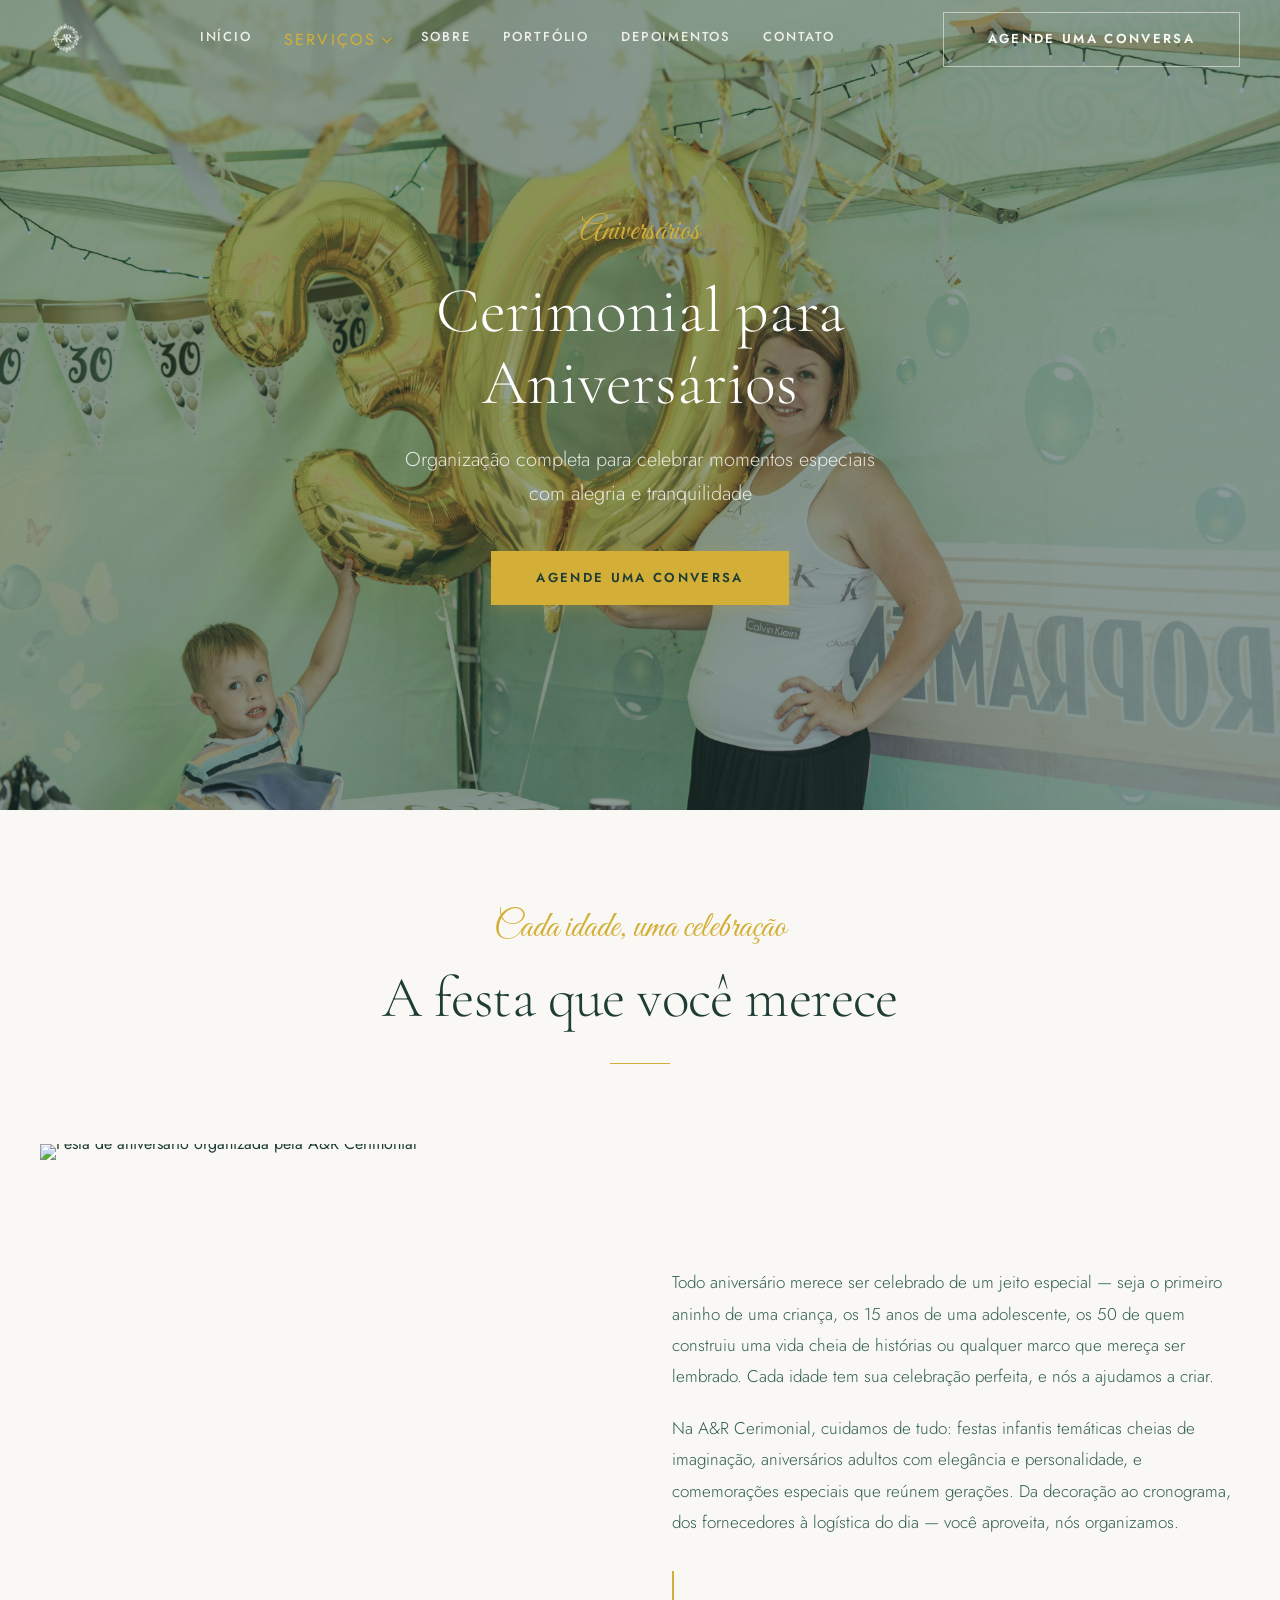
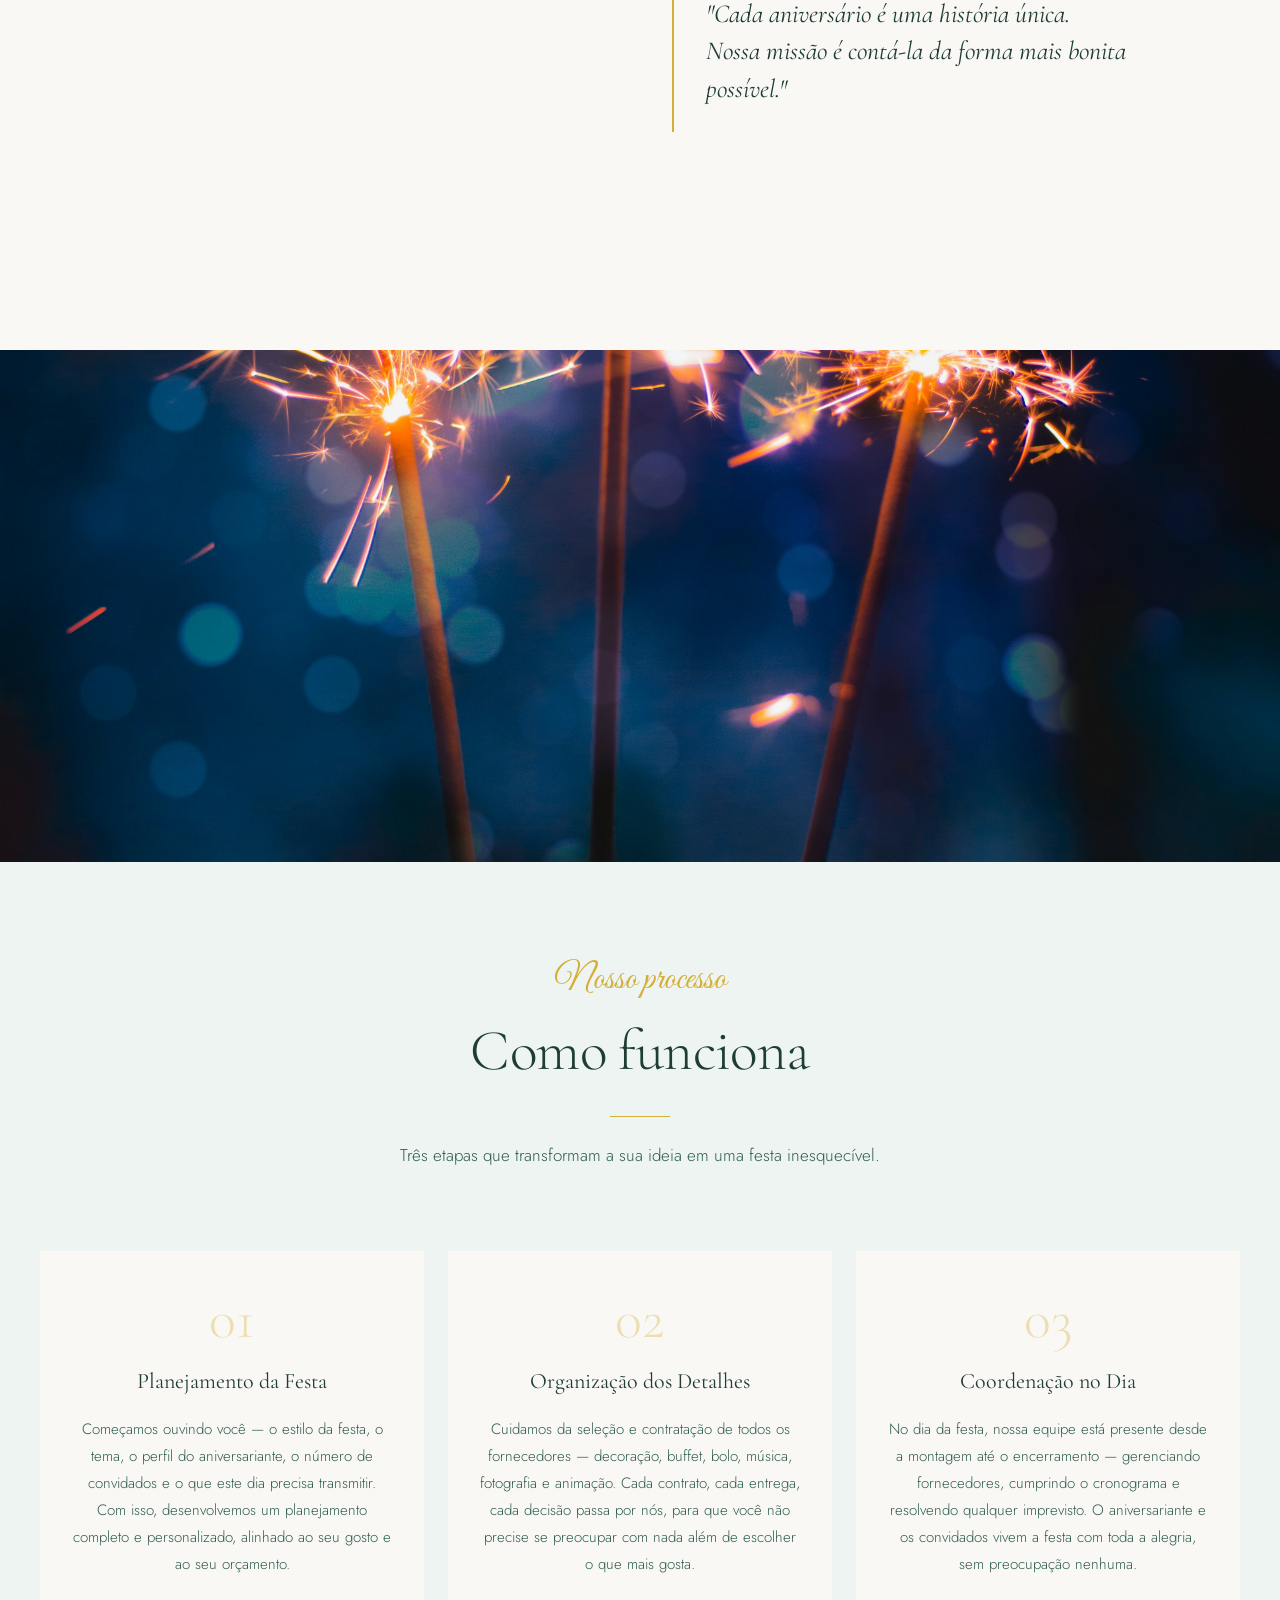
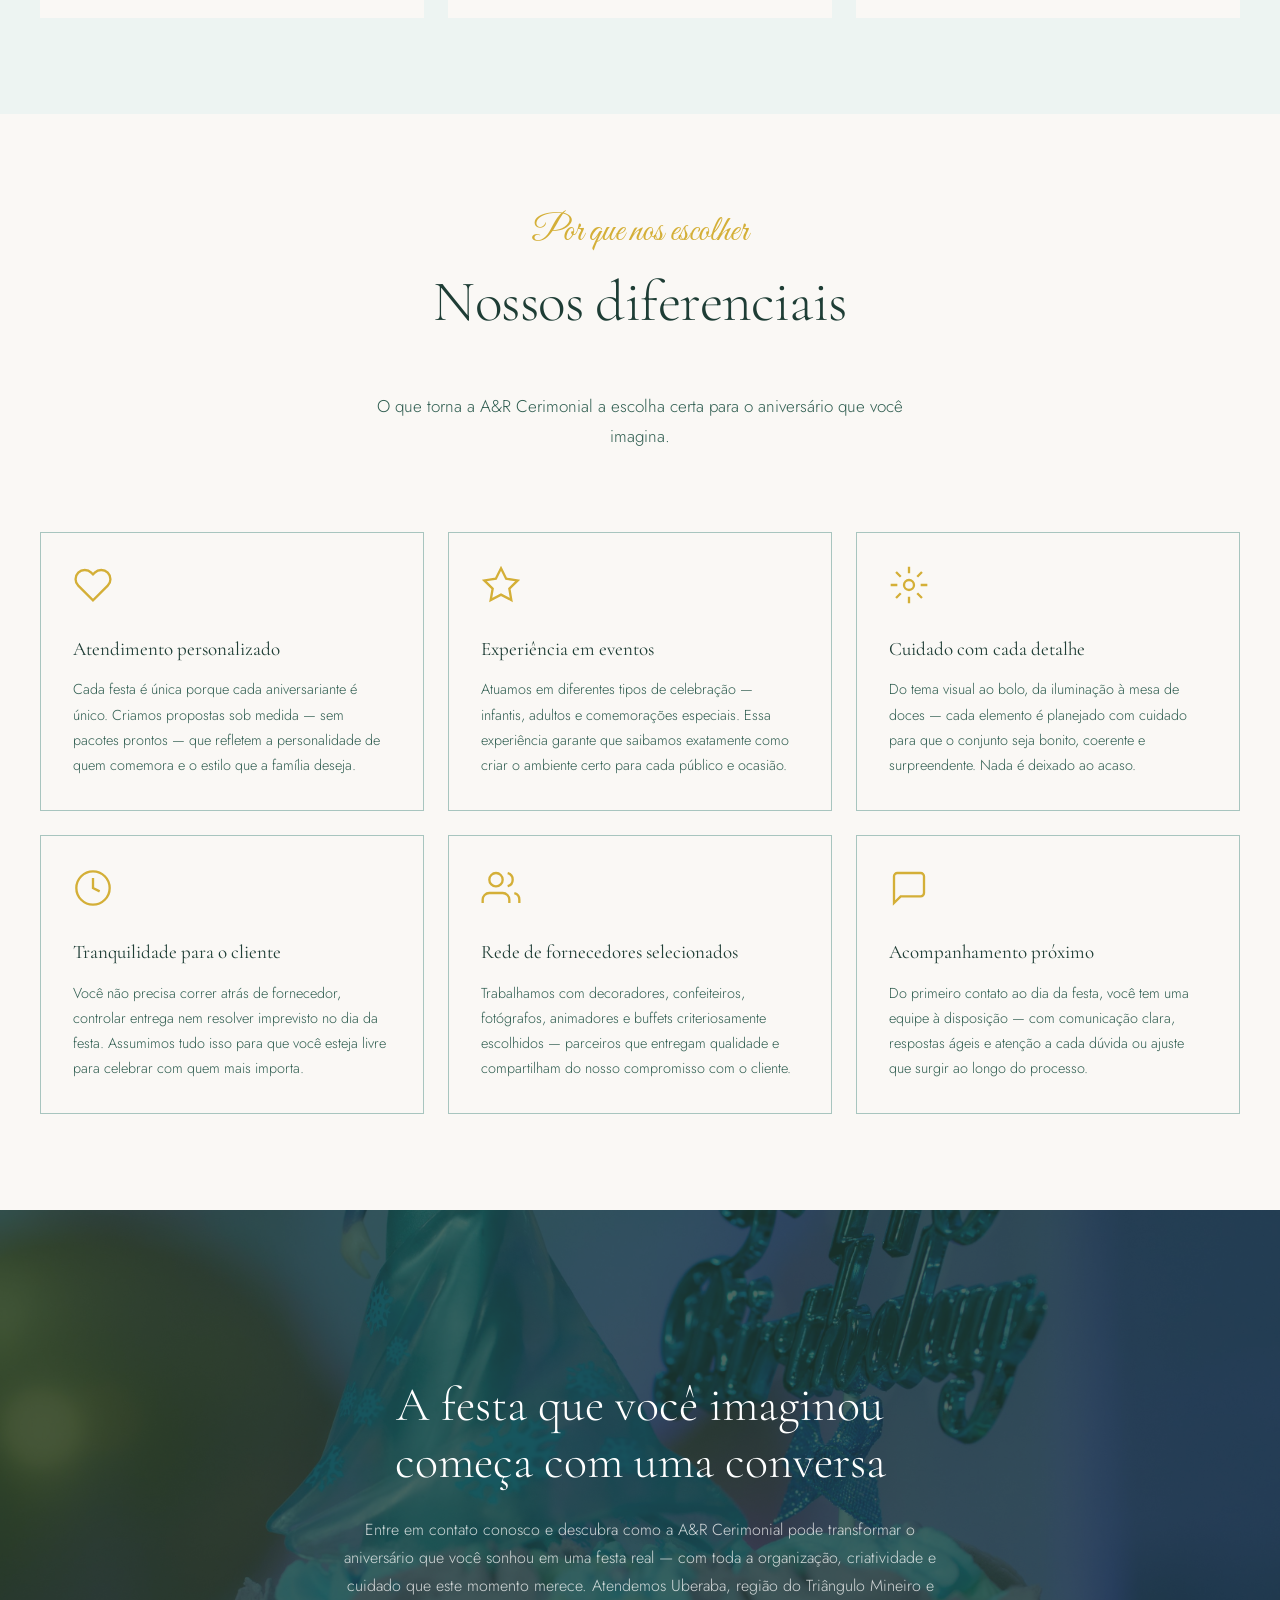
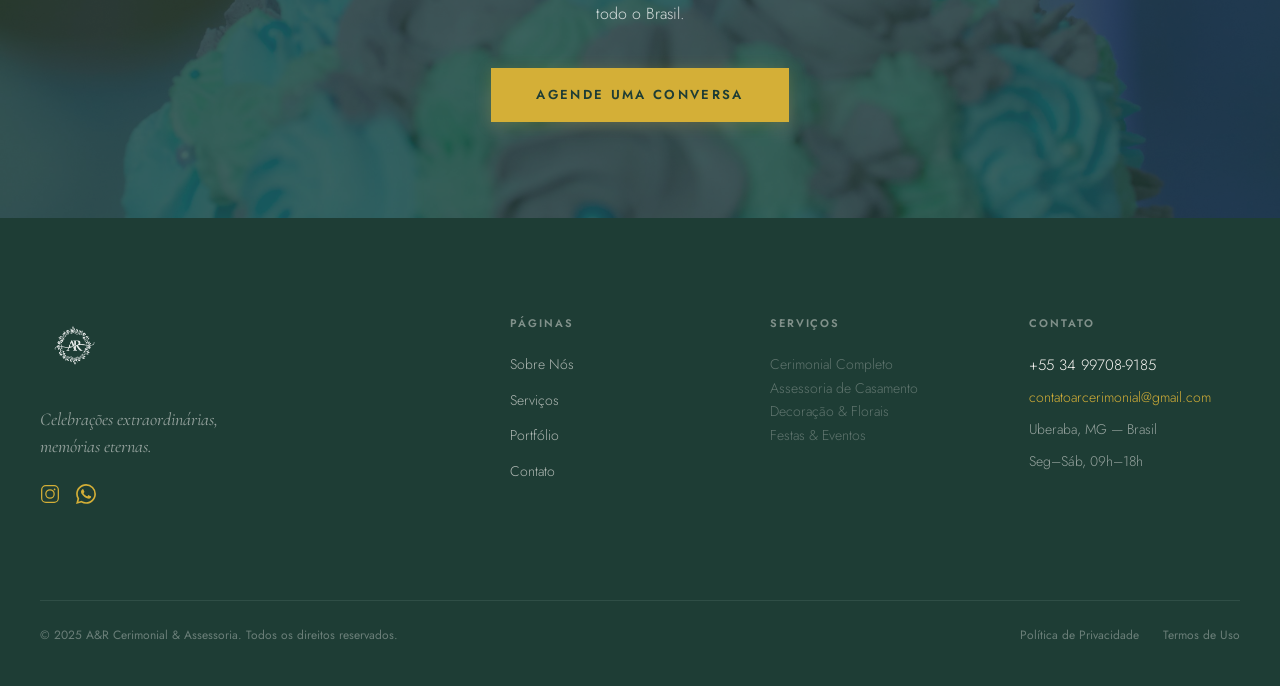
==== site/aniversarios.html @ 7a9e6248 "Novas abas de serviço" ====
<!doctype html>
<html lang="pt-BR">
  <head>
    <meta charset="UTF-8" />
    <meta name="viewport" content="width=device-width, initial-scale=1.0" />
    <meta
      name="description"
      content="Cerimonial completo para Aniversários. A&R Cerimonial organiza festas infantis, adultos e comemorações especiais com criatividade, cuidado e total tranquilidade para o aniversariante."
    />
    <title>Aniversários — A&amp;R Cerimonial &amp; Assessoria</title>

    <link rel="preconnect" href="https://fonts.googleapis.com" />
    <link rel="preconnect" href="https://fonts.gstatic.com" crossorigin />
    <link
      href="https://fonts.googleapis.com/css2?family=Cormorant+Garamond:ital,wght@0,300;0,400;0,500;1,300;1,400&family=Jost:wght@300;400;500;600&family=Great+Vibes&display=swap"
      rel="stylesheet"
    />

    <link rel="stylesheet" href="style.css" />
    <style>
      /* ── Hero ── */
      .anv-hero {
        position: relative;
        min-height: 90vh;
        display: flex;
        align-items: center;
        justify-content: center;
        overflow: hidden;
        background-color: var(--color-brand-primary);
      }
      .anv-hero__bg {
        position: absolute;
        inset: 0;
        background-image: url('img%20aniversarios/aniversario1.jpg');
        background-size: cover;
        background-position: center;
        opacity: .52;
      }
      .anv-hero__content {
        position: relative;
        z-index: 1;
        text-align: center;
        padding: var(--sp-10) var(--sp-6);
        max-width: 780px;
        margin: 0 auto;
      }
      .anv-hero__kicker {
        display: inline-block;
        font-family: var(--font-script);
        font-size: clamp(1.5rem, 3vw, 2rem);
        color: var(--color-brand-secondary);
        margin-bottom: var(--sp-4);
        opacity: 0;
        transform: translateY(12px);
        animation: anvFadeUp 0.7s 0.2s ease forwards;
      }
      .anv-hero__title {
        font-family: var(--font-serif);
        font-size: clamp(2.25rem, 5.5vw, 4rem);
        font-weight: 300;
        line-height: 1.12;
        color: #fff;
        margin-bottom: var(--sp-6);
        opacity: 0;
        transform: translateY(16px);
        animation: anvFadeUp 0.75s 0.4s ease forwards;
      }
      .anv-hero__subtitle {
        font-family: var(--font-sans);
        font-size: clamp(1rem, 2vw, 1.25rem);
        font-weight: 300;
        color: rgba(255,255,255,.82);
        line-height: 1.7;
        margin-bottom: var(--sp-10);
        opacity: 0;
        transform: translateY(16px);
        animation: anvFadeUp 0.75s 0.6s ease forwards;
      }
      .anv-hero__cta {
        opacity: 0;
        transform: translateY(16px);
        animation: anvFadeUp 0.75s 0.8s ease forwards;
      }
      @keyframes anvFadeUp {
        to { opacity: 1; transform: translateY(0); }
      }
      @media (prefers-reduced-motion: reduce) {
        .anv-hero__kicker,
        .anv-hero__title,
        .anv-hero__subtitle,
        .anv-hero__cta { animation: none; opacity: 1; transform: none; }
      }

      /* ── Descrição ── */
      .anv-desc {
        background: var(--color-surface-base);
        padding: var(--sp-24) 0;
      }
      .anv-desc__inner {
        display: grid;
        grid-template-columns: 1fr;
        gap: var(--sp-12);
        align-items: center;
      }
      @media (min-width: 900px) {
        .anv-desc__inner { grid-template-columns: 1fr 1fr; gap: var(--sp-16); }
      }
      .anv-desc__img {
        overflow: hidden;
        line-height: 0;
      }
      .anv-desc__img img {
        width: 100%;
        aspect-ratio: 4 / 5;
        object-fit: cover;
        display: block;
      }
      .anv-desc__copy { }
      .anv-desc__text {
        font-family: var(--font-sans);
        font-size: 1.0625rem;
        font-weight: 300;
        line-height: 1.85;
        color: var(--color-text-secondary);
      }
      .anv-desc__text + .anv-desc__text { margin-top: var(--sp-5); }
      .anv-desc__highlight {
        font-family: var(--font-serif);
        font-size: clamp(1.25rem, 2.2vw, 1.625rem);
        font-weight: 400;
        font-style: italic;
        color: var(--color-text-primary);
        line-height: 1.45;
        margin-top: var(--sp-8);
        padding: var(--sp-6) var(--sp-8);
        border-left: 2px solid var(--color-brand-secondary);
      }

      /* ── Faixa editorial ── */
      .anv-strip {
        height: clamp(280px, 40vw, 520px);
        overflow: hidden;
        line-height: 0;
      }
      .anv-strip img {
        width: 100%;
        height: 100%;
        object-fit: cover;
        object-position: center;
        display: block;
      }

      /* ── Como Funciona ── */
      .anv-steps {
        background: var(--color-surface-muted);
        padding: var(--sp-24) 0;
      }
      .anv-steps__grid {
        display: grid;
        grid-template-columns: 1fr;
        gap: var(--sp-8);
        margin-top: var(--sp-14);
      }
      @media (min-width: 768px) {
        .anv-steps__grid { grid-template-columns: repeat(3, 1fr); gap: var(--sp-6); }
      }
      .anv-step {
        background: var(--color-surface-base);
        padding: var(--sp-10) var(--sp-8);
        text-align: center;
        position: relative;
      }
      .anv-step__number {
        font-family: var(--font-serif);
        font-size: 3.5rem;
        font-weight: 300;
        color: var(--color-brand-secondary);
        opacity: .35;
        line-height: 1;
        margin-bottom: var(--sp-4);
        display: block;
      }
      .anv-step__title {
        font-family: var(--font-serif);
        font-size: 1.375rem;
        font-weight: 400;
        color: var(--color-text-primary);
        margin-bottom: var(--sp-4);
      }
      .anv-step__text {
        font-family: var(--font-sans);
        font-size: .9375rem;
        font-weight: 300;
        line-height: 1.8;
        color: var(--color-text-secondary);
      }
      @media (min-width: 768px) {
        .anv-step:not(:last-child)::after {
          content: '';
          position: absolute;
          top: var(--sp-10);
          right: -1px;
          width: 1px;
          height: 60px;
          background: var(--color-border);
        }
      }

      /* ── Diferenciais ── */
      .anv-diff {
        background: var(--color-surface-base);
        padding: var(--sp-24) 0;
      }
      .anv-diff__grid {
        display: grid;
        grid-template-columns: 1fr;
        gap: var(--sp-6);
        margin-top: var(--sp-14);
      }
      @media (min-width: 600px) {
        .anv-diff__grid { grid-template-columns: repeat(2, 1fr); }
      }
      @media (min-width: 1024px) {
        .anv-diff__grid { grid-template-columns: repeat(3, 1fr); }
      }
      .anv-diff__card {
        border: var(--border-accent);
        padding: var(--sp-8);
        transition: box-shadow 250ms;
      }
      .anv-diff__card:hover { box-shadow: 0 8px 32px rgba(30,61,53,.08); }
      .anv-diff__icon {
        width: 40px;
        height: 40px;
        margin-bottom: var(--sp-5);
        color: var(--color-brand-secondary);
      }
      .anv-diff__title {
        font-family: var(--font-serif);
        font-size: 1.1875rem;
        font-weight: 400;
        color: var(--color-text-primary);
        margin-bottom: var(--sp-3);
      }
      .anv-diff__text {
        font-family: var(--font-sans);
        font-size: .9rem;
        font-weight: 300;
        line-height: 1.75;
        color: var(--color-text-secondary);
      }

      /* ── CTA Final ── */
      .anv-cta {
        position: relative;
        overflow: hidden;
        padding: var(--sp-24) 0;
        background-color: var(--color-brand-primary);
        text-align: center;
      }
      .anv-cta__bg {
        position: absolute;
        inset: 0;
        background-image: url('img%20aniversarios/aniversario4.jpg');
        background-size: cover;
        background-position: center;
        opacity: .22;
      }
      .anv-cta__inner {
        position: relative;
        z-index: 1;
        max-width: 640px;
        margin: 0 auto;
        padding: 0 var(--sp-6);
      }
      .anv-cta__script {
        font-family: var(--font-script);
        font-size: clamp(1.5rem, 3vw, 2rem);
        color: var(--color-brand-secondary);
        display: block;
        margin-bottom: var(--sp-4);
      }
      .anv-cta__title {
        font-family: var(--font-serif);
        font-size: clamp(2rem, 4.5vw, 3rem);
        font-weight: 300;
        color: #fff;
        line-height: 1.2;
        margin-bottom: var(--sp-6);
      }
      .anv-cta__text {
        font-family: var(--font-sans);
        font-size: 1rem;
        font-weight: 300;
        color: rgba(255,255,255,.78);
        line-height: 1.75;
        margin-bottom: var(--sp-10);
      }

      /* ── Dropdown de Serviços ── */
      .nav__item { position: relative; }
      .nav__link--has-dropdown {
        display: inline-flex;
        align-items: center;
        gap: 5px;
        background: none;
        border: none;
        cursor: pointer;
        font: inherit;
        padding: 0;
      }
      .nav__chevron {
        display: inline-block;
        width: 7px;
        height: 7px;
        border-right: 1.5px solid currentColor;
        border-bottom: 1.5px solid currentColor;
        transform: rotate(45deg) translateY(-2px);
        transition: transform 220ms;
        flex-shrink: 0;
      }
      .nav__item[aria-expanded="true"] .nav__chevron {
        transform: rotate(-135deg) translateY(2px);
      }
      .nav__dropdown {
        position: absolute;
        top: calc(100% + 20px);
        left: 50%;
        transform: translateX(-50%) translateY(8px);
        background: var(--color-brand-primary);
        min-width: 230px;
        padding: var(--sp-2) 0;
        opacity: 0;
        visibility: hidden;
        transition: opacity 200ms, transform 200ms, visibility 200ms;
        z-index: 300;
        box-shadow: 0 16px 48px rgba(0,0,0,.25);
        pointer-events: none;
      }
      .nav__dropdown::before {
        content: '';
        position: absolute;
        top: -20px;
        left: 0;
        right: 0;
        height: 20px;
      }
      .nav__item:hover .nav__dropdown,
      .nav__item:focus-within .nav__dropdown,
      .nav__item[aria-expanded="true"] .nav__dropdown {
        opacity: 1;
        visibility: visible;
        transform: translateX(-50%) translateY(0);
        pointer-events: auto;
      }
      .nav__dropdown-link {
        display: block;
        padding: var(--sp-3) var(--sp-6);
        font-family: var(--font-sans);
        font-size: .875rem;
        font-weight: 400;
        letter-spacing: .02em;
        color: rgba(255,255,255,.78);
        text-decoration: none;
        white-space: nowrap;
        transition: color 150ms, background 150ms;
      }
      .nav__dropdown-link:hover {
        color: var(--color-brand-secondary);
        background: rgba(255,255,255,.05);
      }
      .nav__dropdown-link--active {
        color: var(--color-brand-secondary);
        font-weight: 500;
      }
      .nav__link--active {
        color: var(--color-brand-secondary) !important;
        opacity: 1 !important;
      }

      /* ── Mobile menu — Serviços expandido ── */
      .mobile-menu__section-label {
        display: block;
        font-family: var(--font-sans);
        font-size: .6875rem;
        font-weight: 600;
        letter-spacing: .16em;
        text-transform: uppercase;
        color: var(--color-brand-secondary);
        margin-top: var(--sp-6);
        margin-bottom: var(--sp-2);
        opacity: .85;
      }
      .mobile-menu__link--sub {
        padding-left: var(--sp-5);
        font-size: .9375rem;
        opacity: .75;
      }
      .mobile-menu__link--active {
        color: var(--color-brand-secondary) !important;
        opacity: 1 !important;
      }
      .mobile-menu__rule {
        border: none;
        border-top: 1px solid rgba(255,255,255,.1);
        margin: var(--sp-4) 0 var(--sp-2);
      }
    </style>
  </head>
  <body>
    <a href="#main-content" class="skip-link">Ir para o conteúdo principal</a>

    <!-- Navegação -->
    <header class="nav" id="site-nav" role="banner" data-scrolled="true">
      <div class="nav__container">
        <a href="index.html" aria-label="A&amp;R Cerimonial — voltar ao início">
          <img
            src="img/logo.png"
            alt="A&amp;R Cerimonial"
            class="nav__logo-img"
            height="52"
            loading="eager"
          />
        </a>

        <nav class="nav__links" aria-label="Navegação principal">
          <a href="index.html" class="nav__link">Início</a>

          <div class="nav__item" aria-expanded="false">
            <a
              href="index.html#servicos"
              class="nav__link nav__link--active nav__link--has-dropdown"
              aria-haspopup="menu"
              id="nav-services-trigger"
            >Serviços <span class="nav__chevron" aria-hidden="true"></span></a>

            <div class="nav__dropdown" role="menu" aria-labelledby="nav-services-trigger">
              <a href="index.html#servicos"       class="nav__dropdown-link" role="menuitem">Casamentos</a>
              <a href="cha-de-bebe.html"         class="nav__dropdown-link" role="menuitem">Chá de Bebê</a>
              <a href="cha-revelacao.html"        class="nav__dropdown-link" role="menuitem">Chá Revelação</a>
              <a href="batizados.html"            class="nav__dropdown-link" role="menuitem">Batizados</a>
              <a href="bodas.html"                class="nav__dropdown-link" role="menuitem">Bodas</a>
              <a href="aniversarios.html"         class="nav__dropdown-link nav__dropdown-link--active" role="menuitem" aria-current="page">Aniversários</a>
              <a href="eventos-corporativos.html" class="nav__dropdown-link" role="menuitem">Eventos Corporativos</a>
              <a href="leiloes.html"              class="nav__dropdown-link" role="menuitem">Leilões</a>
              <a href="feiras-e-exposicoes.html"  class="nav__dropdown-link" role="menuitem">Feiras e Exposições</a>
            </div>
          </div>

          <a href="index.html#sobre"       class="nav__link">Sobre</a>
          <a href="index.html#portfolio"   class="nav__link">Portfólio</a>
          <a href="index.html#depoimentos" class="nav__link">Depoimentos</a>
          <a href="index.html#contato"     class="nav__link">Contato</a>
        </nav>

        <a
          href="https://wa.me/5534997089185?text=Ol%C3%A1!%20Vim%20pelo%20site%20e%20gostaria%20de%20saber%20mais%20sobre%20o%20cerimonial%20para%20Anivers%C3%A1rios."
          class="btn btn--ghost-dark nav__cta"
          target="_blank"
          rel="noopener noreferrer"
          >Agende uma Conversa</a
        >

        <button
          class="nav__hamburger"
          aria-label="Abrir menu de navegação"
          aria-expanded="false"
          aria-controls="mobile-menu"
        >
          <span class="nav__hamburger-line"></span>
          <span class="nav__hamburger-line"></span>
          <span class="nav__hamburger-line"></span>
        </button>
      </div>
    </header>

    <!-- Menu Mobile -->
    <div
      class="mobile-menu"
      id="mobile-menu"
      aria-hidden="true"
      role="dialog"
      aria-modal="true"
      aria-label="Menu de navegação"
    >
      <button class="mobile-menu__close" aria-label="Fechar menu">&#x2715;</button>
      <nav class="mobile-menu__nav" aria-label="Menu mobile">
        <a href="index.html" class="mobile-menu__link">Início</a>

        <span class="mobile-menu__section-label">Serviços</span>
        <a href="index.html#servicos"       class="mobile-menu__link mobile-menu__link--sub">Casamentos</a>
        <a href="cha-de-bebe.html"         class="mobile-menu__link mobile-menu__link--sub">Chá de Bebê</a>
        <a href="cha-revelacao.html"        class="mobile-menu__link mobile-menu__link--sub">Chá Revelação</a>
        <a href="batizados.html"            class="mobile-menu__link mobile-menu__link--sub">Batizados</a>
        <a href="bodas.html"               class="mobile-menu__link mobile-menu__link--sub">Bodas</a>
        <a href="aniversarios.html"        class="mobile-menu__link mobile-menu__link--sub mobile-menu__link--active">Aniversários</a>
        <a href="eventos-corporativos.html" class="mobile-menu__link mobile-menu__link--sub">Eventos Corporativos</a>
        <a href="leiloes.html"             class="mobile-menu__link mobile-menu__link--sub">Leilões</a>
        <a href="feiras-e-exposicoes.html"  class="mobile-menu__link mobile-menu__link--sub">Feiras e Exposições</a>

        <hr class="mobile-menu__rule" aria-hidden="true" />
        <a href="index.html#sobre"       class="mobile-menu__link">Sobre</a>
        <a href="index.html#portfolio"   class="mobile-menu__link">Portfólio</a>
        <a href="index.html#depoimentos" class="mobile-menu__link">Depoimentos</a>
        <a href="index.html#contato"     class="mobile-menu__link">Contato</a>
      </nav>
      <a
        href="https://wa.me/5534997089185?text=Ol%C3%A1!%20Vim%20pelo%20site%20e%20gostaria%20de%20saber%20mais%20sobre%20o%20cerimonial%20para%20Anivers%C3%A1rios."
        class="btn btn--gold mobile-menu__cta"
        target="_blank"
        rel="noopener noreferrer"
        >Agende uma Conversa</a
      >
    </div>

    <main id="main-content">

      <!-- ── 1. HERO ── -->
      <section class="anv-hero" aria-labelledby="anv-hero-title">
        <div class="anv-hero__bg" aria-hidden="true"></div>
        <div class="anv-hero__content">
          <span class="anv-hero__kicker">Aniversários</span>
          <h1 class="anv-hero__title" id="anv-hero-title">
            Cerimonial para<br />Aniversários
          </h1>
          <p class="anv-hero__subtitle">
            Organização completa para celebrar momentos especiais<br />com alegria e tranquilidade
          </p>
          <div class="anv-hero__cta">
            <a
              href="https://wa.me/5534997089185?text=Ol%C3%A1!%20Vim%20pelo%20site%20e%20gostaria%20de%20saber%20mais%20sobre%20o%20cerimonial%20para%20Anivers%C3%A1rios."
              class="btn btn--gold"
              target="_blank"
              rel="noopener noreferrer"
              >Agende uma Conversa</a
            >
          </div>
        </div>
      </section>

      <!-- ── 2. DESCRIÇÃO ── -->
      <section class="anv-desc" aria-labelledby="anv-desc-title">
        <div class="container">
          <div class="section-intro reveal">
            <span class="script-label">Cada idade, uma celebração</span>
            <h2 class="display-lg" id="anv-desc-title">A festa que você merece</h2>
            <div class="gold-divider gold-divider--center" aria-hidden="true"></div>
          </div>

          <div class="anv-desc__inner reveal">
            <div class="anv-desc__img">
              <img
                src="img%20aniversarios/aniversario2.jpg"
                alt="Festa de aniversário organizada pela A&amp;R Cerimonial"
                loading="lazy"
              />
            </div>
            <div class="anv-desc__copy">
              <p class="anv-desc__text">
                Todo aniversário merece ser celebrado de um jeito especial — seja
                o primeiro aninho de uma criança, os 15 anos de uma adolescente,
                os 50 de quem construiu uma vida cheia de histórias ou qualquer
                marco que mereça ser lembrado. Cada idade tem sua celebração
                perfeita, e nós a ajudamos a criar.
              </p>
              <p class="anv-desc__text">
                Na A&amp;R Cerimonial, cuidamos de tudo: festas infantis temáticas
                cheias de imaginação, aniversários adultos com elegância e
                personalidade, e comemorações especiais que reúnem gerações.
                Da decoração ao cronograma, dos fornecedores à logística do dia —
                você aproveita, nós organizamos.
              </p>
              <blockquote class="anv-desc__highlight">
                "Cada aniversário é uma história única.<br />Nossa missão é contá-la da forma mais bonita possível."
              </blockquote>
            </div>
          </div>
        </div>
      </section>

      <!-- ── Faixa editorial ── -->
      <div class="anv-strip" role="img" aria-label="Decoração de festa de aniversário">
        <img
          src="img%20aniversarios/aniversario3.jpg"
          alt="Detalhes da decoração de aniversário"
          loading="lazy"
        />
      </div>

      <!-- ── 3. COMO FUNCIONA ── -->
      <section class="anv-steps" aria-labelledby="anv-steps-title">
        <div class="container">
          <div class="section-intro reveal">
            <span class="script-label">Nosso processo</span>
            <h2 class="display-lg" id="anv-steps-title">Como funciona</h2>
            <div class="gold-divider gold-divider--center" aria-hidden="true"></div>
            <p class="section-intro__subtitle">
              Três etapas que transformam a sua ideia em uma festa inesquecível.
            </p>
          </div>

          <div class="anv-steps__grid">

            <article class="anv-step reveal">
              <span class="anv-step__number" aria-hidden="true">01</span>
              <h3 class="anv-step__title">Planejamento da Festa</h3>
              <p class="anv-step__text">
                Começamos ouvindo você — o estilo da festa, o tema, o perfil do
                aniversariante, o número de convidados e o que este dia precisa
                transmitir. Com isso, desenvolvemos um planejamento completo e
                personalizado, alinhado ao seu gosto e ao seu orçamento.
              </p>
            </article>

            <article class="anv-step reveal">
              <span class="anv-step__number" aria-hidden="true">02</span>
              <h3 class="anv-step__title">Organização dos Detalhes</h3>
              <p class="anv-step__text">
                Cuidamos da seleção e contratação de todos os fornecedores —
                decoração, buffet, bolo, música, fotografia e animação. Cada
                contrato, cada entrega, cada decisão passa por nós, para que
                você não precise se preocupar com nada além de escolher o que
                mais gosta.
              </p>
            </article>

            <article class="anv-step reveal">
              <span class="anv-step__number" aria-hidden="true">03</span>
              <h3 class="anv-step__title">Coordenação no Dia</h3>
              <p class="anv-step__text">
                No dia da festa, nossa equipe está presente desde a montagem até
                o encerramento — gerenciando fornecedores, cumprindo o cronograma
                e resolvendo qualquer imprevisto. O aniversariante e os convidados
                vivem a festa com toda a alegria, sem preocupação nenhuma.
              </p>
            </article>

          </div>
        </div>
      </section>

      <!-- ── 4. DIFERENCIAIS ── -->
      <section class="anv-diff" aria-labelledby="anv-diff-title">
        <div class="container">
          <div class="section-intro reveal">
            <span class="script-label">Por que nos escolher</span>
            <h2 class="display-lg" id="anv-diff-title">Nossos diferenciais</h2>
            <div class="gold-divider gold-divider--center" aria-hidden="true"></div>
            <p class="section-intro__subtitle">
              O que torna a A&amp;R Cerimonial a escolha certa para o aniversário que você imagina.
            </p>
          </div>

          <div class="anv-diff__grid">

            <article class="anv-diff__card reveal">
              <svg class="anv-diff__icon" viewBox="0 0 24 24" fill="none" stroke="currentColor" stroke-width="1.4" aria-hidden="true">
                <path d="M20.84 4.61a5.5 5.5 0 0 0-7.78 0L12 5.67l-1.06-1.06a5.5 5.5 0 0 0-7.78 7.78l1.06 1.06L12 21.23l7.78-7.78 1.06-1.06a5.5 5.5 0 0 0 0-7.78z"/>
              </svg>
              <h3 class="anv-diff__title">Atendimento personalizado</h3>
              <p class="anv-diff__text">
                Cada festa é única porque cada aniversariante é único. Criamos
                propostas sob medida — sem pacotes prontos — que refletem a
                personalidade de quem comemora e o estilo que a família deseja.
              </p>
            </article>

            <article class="anv-diff__card reveal">
              <svg class="anv-diff__icon" viewBox="0 0 24 24" fill="none" stroke="currentColor" stroke-width="1.4" aria-hidden="true">
                <polygon points="12 2 15.09 8.26 22 9.27 17 14.14 18.18 21.02 12 17.77 5.82 21.02 7 14.14 2 9.27 8.91 8.26 12 2"/>
              </svg>
              <h3 class="anv-diff__title">Experiência em eventos</h3>
              <p class="anv-diff__text">
                Atuamos em diferentes tipos de celebração — infantis, adultos e
                comemorações especiais. Essa experiência garante que saibamos
                exatamente como criar o ambiente certo para cada público e ocasião.
              </p>
            </article>

            <article class="anv-diff__card reveal">
              <svg class="anv-diff__icon" viewBox="0 0 24 24" fill="none" stroke="currentColor" stroke-width="1.4" aria-hidden="true">
                <circle cx="12" cy="12" r="3"/>
                <path d="M12 1v4M12 19v4M4.22 4.22l2.83 2.83M16.95 16.95l2.83 2.83M1 12h4M19 12h4M4.22 19.78l2.83-2.83M16.95 7.05l2.83-2.83"/>
              </svg>
              <h3 class="anv-diff__title">Cuidado com cada detalhe</h3>
              <p class="anv-diff__text">
                Do tema visual ao bolo, da iluminação à mesa de doces — cada
                elemento é planejado com cuidado para que o conjunto seja bonito,
                coerente e surpreendente. Nada é deixado ao acaso.
              </p>
            </article>

            <article class="anv-diff__card reveal">
              <svg class="anv-diff__icon" viewBox="0 0 24 24" fill="none" stroke="currentColor" stroke-width="1.4" aria-hidden="true">
                <circle cx="12" cy="12" r="10"/>
                <polyline points="12 6 12 12 16 14"/>
              </svg>
              <h3 class="anv-diff__title">Tranquilidade para o cliente</h3>
              <p class="anv-diff__text">
                Você não precisa correr atrás de fornecedor, controlar entrega
                nem resolver imprevisto no dia da festa. Assumimos tudo isso para
                que você esteja livre para celebrar com quem mais importa.
              </p>
            </article>

            <article class="anv-diff__card reveal">
              <svg class="anv-diff__icon" viewBox="0 0 24 24" fill="none" stroke="currentColor" stroke-width="1.4" aria-hidden="true">
                <path d="M17 21v-2a4 4 0 0 0-4-4H5a4 4 0 0 0-4 4v2"/>
                <circle cx="9" cy="7" r="4"/>
                <path d="M23 21v-2a4 4 0 0 0-3-3.87"/>
                <path d="M16 3.13a4 4 0 0 1 0 7.75"/>
              </svg>
              <h3 class="anv-diff__title">Rede de fornecedores selecionados</h3>
              <p class="anv-diff__text">
                Trabalhamos com decoradores, confeiteiros, fotógrafos, animadores
                e buffets criteriosamente escolhidos — parceiros que entregam
                qualidade e compartilham do nosso compromisso com o cliente.
              </p>
            </article>

            <article class="anv-diff__card reveal">
              <svg class="anv-diff__icon" viewBox="0 0 24 24" fill="none" stroke="currentColor" stroke-width="1.4" aria-hidden="true">
                <path d="M21 15a2 2 0 0 1-2 2H7l-4 4V5a2 2 0 0 1 2-2h14a2 2 0 0 1 2 2z"/>
              </svg>
              <h3 class="anv-diff__title">Acompanhamento próximo</h3>
              <p class="anv-diff__text">
                Do primeiro contato ao dia da festa, você tem uma equipe à
                disposição — com comunicação clara, respostas ágeis e atenção
                a cada dúvida ou ajuste que surgir ao longo do processo.
              </p>
            </article>

          </div>
        </div>
      </section>

      <!-- ── 5. CALL TO ACTION ── -->
      <section class="anv-cta" aria-labelledby="anv-cta-title">
        <div class="anv-cta__bg" aria-hidden="true"></div>
        <div class="anv-cta__inner">
          <span class="anv-cta__script reveal">Vamos celebrar?</span>
          <h2 class="anv-cta__title reveal" id="anv-cta-title">
            A festa que você imaginou<br />começa com uma conversa
          </h2>
          <p class="anv-cta__text reveal">
            Entre em contato conosco e descubra como a A&amp;R Cerimonial pode
            transformar o aniversário que você sonhou em uma festa real —
            com toda a organização, criatividade e cuidado que este momento merece.
            Atendemos Uberaba, região do Triângulo Mineiro e todo o Brasil.
          </p>
          <a
            href="https://wa.me/5534997089185?text=Ol%C3%A1!%20Vim%20pelo%20site%20e%20gostaria%20de%20saber%20mais%20sobre%20o%20cerimonial%20para%20Anivers%C3%A1rios."
            class="btn btn--gold reveal"
            target="_blank"
            rel="noopener noreferrer"
            >Agende uma Conversa</a
          >
        </div>
      </section>

    </main>

    <!-- Rodapé -->
    <footer class="footer" role="contentinfo">
      <div class="container">
        <div class="footer__grid">

          <div class="footer__brand">
            <span class="footer__logo" aria-label="A&amp;R Cerimonial">
              <img
                src="img/logo.png"
                alt="A&amp;R Cerimonial"
                class="footer__logo-img"
                height="68"
                loading="lazy"
              />
            </span>
            <p class="footer__tagline">
              Celebrações extraordinárias,<br />memórias eternas.
            </p>
            <div class="footer__social" aria-label="Redes sociais">
              <a
                href="https://instagram.com/arcerimoniale_"
                class="footer__social-link"
                target="_blank"
                rel="noopener noreferrer"
                aria-label="Instagram @arcerimoniale_"
              >
                <svg width="20" height="20" viewBox="0 0 24 24" fill="none" aria-hidden="true">
                  <rect x="2" y="2" width="20" height="20" rx="5" stroke="currentColor" stroke-width="1.5"/>
                  <circle cx="12" cy="12" r="5" stroke="currentColor" stroke-width="1.5"/>
                  <circle cx="17.5" cy="6.5" r="1" fill="currentColor"/>
                </svg>
              </a>
              <a
                href="https://wa.me/5534997089185?text=Ol%C3%A1!%20Vim%20pelo%20site%20da%20A%26R%20Assessoria%20%26%20Cerimonial%20e%20gostaria%20de%20mais%20informa%C3%A7%C3%B5es."
                class="footer__social-link"
                target="_blank"
                rel="noopener noreferrer"
                aria-label="WhatsApp"
              >
                <svg width="20" height="20" viewBox="0 0 24 24" fill="none" aria-hidden="true">
                  <path d="M17.472 14.382c-.297-.149-1.758-.867-2.03-.967-.273-.099-.471-.148-.67.15-.197.297-.767.966-.94 1.164-.173.199-.347.223-.644.075-.297-.15-1.255-.463-2.39-1.475-.883-.788-1.48-1.761-1.653-2.059-.173-.297-.018-.458.13-.606.134-.133.298-.347.446-.52.149-.174.198-.298.298-.497.099-.198.05-.371-.025-.52-.075-.149-.669-1.612-.916-2.207-.242-.579-.487-.5-.669-.51-.173-.008-.371-.01-.57-.01-.198 0-.52.074-.792.372-.272.297-1.04 1.016-1.04 2.479 0 1.462 1.065 2.875 1.213 3.074.149.198 2.096 3.2 5.077 4.487.709.306 1.262.489 1.694.625.712.227 1.36.195 1.871.118.571-.085 1.758-.719 2.006-1.413.248-.694.248-1.289.173-1.413-.074-.124-.272-.198-.57-.347m-5.421 7.403h-.004a9.87 9.87 0 01-5.031-1.378l-.361-.214-3.741.982.998-3.648-.235-.374a9.86 9.86 0 01-1.51-5.26c.001-5.45 4.436-9.884 9.888-9.884 2.64 0 5.122 1.03 6.988 2.898a9.825 9.825 0 012.893 6.994c-.003 5.45-4.437 9.884-9.885 9.884m8.413-18.297A11.815 11.815 0 0012.05 0C5.495 0 .16 5.335.157 11.892c0 2.096.547 4.142 1.588 5.945L.057 24l6.305-1.654a11.882 11.882 0 005.683 1.448h.005c6.554 0 11.89-5.335 11.893-11.893a11.821 11.821 0 00-3.48-8.413Z" fill="currentColor"/>
                </svg>
              </a>
            </div>
          </div>

          <div class="footer__col">
            <span class="footer__col-label">Páginas</span>
            <nav aria-label="Links do rodapé — páginas">
              <a href="index.html#sobre"     class="footer__link">Sobre Nós</a>
              <a href="index.html#servicos"  class="footer__link">Serviços</a>
              <a href="index.html#portfolio" class="footer__link">Portfólio</a>
              <a
                href="https://wa.me/5534997089185?text=Ol%C3%A1!%20Vim%20pelo%20site%20e%20gostaria%20de%20mais%20informa%C3%A7%C3%B5es."
                class="footer__link"
                target="_blank"
                rel="noopener noreferrer"
              >Contato</a>
            </nav>
          </div>

          <div class="footer__col">
            <span class="footer__col-label">Serviços</span>
            <div aria-label="Serviços oferecidos">
              <span class="footer__link footer__link--static">Cerimonial Completo</span>
              <span class="footer__link footer__link--static">Assessoria de Casamento</span>
              <span class="footer__link footer__link--static">Decoração &amp; Florais</span>
              <span class="footer__link footer__link--static">Festas &amp; Eventos</span>
            </div>
          </div>

          <div class="footer__col">
            <span class="footer__col-label">Contato</span>
            <a
              href="https://wa.me/5534997089185?text=Ol%C3%A1!%20Vim%20pelo%20site%20da%20A%26R%20Assessoria%20%26%20Cerimonial%20e%20gostaria%20de%20mais%20informa%C3%A7%C3%B5es."
              class="footer__contact-item footer__contact-item--phone"
              target="_blank"
              rel="noopener noreferrer"
            >+55 34 99708-9185</a>
            <a
              href="mailto:contatoarcerimonial@gmail.com"
              class="footer__contact-item footer__contact-item--email"
            >contatoarcerimonial@gmail.com</a>
            <span class="footer__contact-item">Uberaba, MG — Brasil</span>
            <span class="footer__contact-item">Seg–Sáb, 09h–18h</span>
          </div>

        </div>

        <div class="footer__bottom">
          <span class="footer__copy">
            &copy; 2025 A&amp;R Cerimonial &amp; Assessoria. Todos os direitos reservados.
          </span>
          <div class="footer__legal">
            <a href="privacidade.html" class="footer__legal-link">Política de Privacidade</a>
            <a href="termos.html"      class="footer__legal-link">Termos de Uso</a>
          </div>
        </div>
      </div>
    </footer>

    <script src="script.js"></script>
    <script>
      /* Dropdown de Serviços — toggle por clique e teclado */
      (function () {
        var item    = document.querySelector('.nav__item');
        var trigger = item && item.querySelector('.nav__link--has-dropdown');
        if (!item || !trigger) return;

        function close() { item.setAttribute('aria-expanded', 'false'); }
        function open()  { item.setAttribute('aria-expanded', 'true');  }
        function isOpen(){ return item.getAttribute('aria-expanded') === 'true'; }

        trigger.addEventListener('click', function (e) {
          e.preventDefault();
          isOpen() ? close() : open();
        });

        document.addEventListener('click', function (e) {
          if (!item.contains(e.target)) close();
        });

        document.addEventListener('keydown', function (e) {
          if (e.key === 'Escape' && isOpen()) { close(); trigger.focus(); }
        });
      })();
    </script>
  </body>
</html>
---- site/style.css ----
/**
 * Élise Cerimonial — style.css
 * Design Squad + JavaScript Squad v1.0 | 2025
 *
 * Arquitetura: Mobile-first. Tokens em :root. Animações isoladas
 * em @media (prefers-reduced-motion: no-preference).
 *
 * Índice:
 *  1.  Tokens (Design System)
 *  2.  Reset
 *  3.  Utilitários de Layout
 *  4.  Tipografia
 *  5.  Componentes Globais (botões, divisor, section-intro)
 *  6.  Navegação
 *  7.  Menu Mobile
 *  8.  Hero
 *  9.  Manifesto
 *  10. Serviços
 *  11. Processo (Como Trabalhamos)
 *  12. Stats (Números)
 *  13. Casamento em Destaque
 *  14. Sobre / Fundadora
 *  15. Galeria Preview
 *  16. Depoimentos
 *  17. Press (Reconhecimentos)
 *  18. Instagram Strip
 *  19. CTA Final
 *  20. Rodapé
 *  21. Animações
 *  22. Formulários
 *  23. Utilitários
 */

/* ═══════════════════════════════════════════════════════════════
   1. TOKENS — Design System (fonte única da verdade)
═══════════════════════════════════════════════════════════════ */
:root {
  /* ── Cores ─────────────────────────────────────────────── */
  --color-brand-primary:       #1E3D35; /* Verde floresta profundo */
  --color-brand-secondary:     #D4AF37; /* Dourado refinado */
  --color-brand-tertiary:      #8FB8AF; /* Verde sage claro */
  --color-surface-base:        #FAF8F5; /* Marfim (fundo padrão) */
  --color-surface-elevated:    #FFFFFF;
  --color-surface-muted:       #EDF4F2; /* Verde-branco suave */
  --color-surface-dark:        #1E3D35;
  --color-text-primary:        #1E3D35;
  --color-text-secondary:      #2F5D50;
  --color-text-muted:          #4A7A72; /* Melhorado: contraste 4.5:1 em WCAG AA */
  --color-text-inverse:        #FAF8F5;
  --color-border-default:      #A8C5BF;
  --color-border-subtle:       #D6E8E4;
  --color-interactive-default: #D4AF37;
  --color-interactive-hover:   #B8960A;
  --color-interactive-focus:   #D4AF37;

  /* ── Tipografia ─────────────────────────────────────────── */
  --font-serif:  'Cormorant Garamond', Georgia, 'Times New Roman', serif;
  --font-sans:   'Jost', 'Helvetica Neue', Arial, sans-serif;
  --font-script: 'Great Vibes', cursive;

  /* ── Espaçamento (base 8px) ─────────────────────────────── */
  --sp-1:  0.25rem;  /*  4px */
  --sp-2:  0.5rem;   /*  8px */
  --sp-3:  0.75rem;  /* 12px */
  --sp-4:  1rem;     /* 16px */
  --sp-5:  1.25rem;  /* 20px */
  --sp-6:  1.5rem;   /* 24px */
  --sp-8:  2rem;     /* 32px */
  --sp-10: 2.5rem;   /* 40px */
  --sp-12: 3rem;     /* 48px */
  --sp-16: 4rem;     /* 64px */
  --sp-20: 5rem;     /* 80px */
  --sp-24: 6rem;     /* 96px */
  --sp-28: 7rem;     /* 112px */
  --sp-32: 8rem;     /* 128px */
  --sp-40: 10rem;    /* 160px */

  /* ── Bordas ─────────────────────────────────────────────── */
  --radius-none: 0px;
  --radius-sm:   2px;
  --radius-pill: 100px;
  --border-accent:   1px solid #A8C5BF;
  --border-strong:   1px solid #D4AF37;
  --border-divider:  1px solid #D6E8E4;

  /* ── Sombras ────────────────────────────────────────────── */
  --shadow-subtle:    0 2px 8px rgba(30,61,53,.06);
  --shadow-medium:    0 8px 32px rgba(30,61,53,.10);
  --shadow-strong:    0 16px 64px rgba(30,61,53,.16);
  --shadow-gold-glow: 0 0 24px rgba(212,175,55,.22);

  /* ── Transições ─────────────────────────────────────────── */
  --t-fast:   250ms ease;
  --t-medium: 500ms cubic-bezier(.22,1,.36,1);
  --t-slow:   800ms cubic-bezier(.22,1,.36,1);

  /* ── Z-index ────────────────────────────────────────────── */
  --z-below:    -1;
  --z-base:      0;
  --z-raised:   10;
  --z-dropdown: 100;
  --z-overlay:  200;
  --z-nav:      400;
  --z-toast:    500;
}

/* ═══════════════════════════════════════════════════════════════
   2. RESET — Mínimo necessário
═══════════════════════════════════════════════════════════════ */
*, *::before, *::after { box-sizing: border-box; margin: 0; padding: 0; }

html {
  scroll-behavior: smooth;
  -webkit-text-size-adjust: 100%;
}

/* Garante que seções âncora não fiquem escondidas atrás da nav fixa */
[id] { scroll-margin-top: 88px; }

body {
  font-family: var(--font-sans);
  font-size: 1rem;
  line-height: 1.7;
  color: var(--color-text-primary);
  background: var(--color-surface-base);
  overflow-x: hidden;
  -webkit-font-smoothing: antialiased;
  -moz-osx-font-smoothing: grayscale;
}

img, video { max-width: 100%; display: block; }
a { color: inherit; text-decoration: none; }
ul, ol { list-style: none; }
button { background: none; border: none; cursor: pointer; font-family: inherit; }
input, textarea, select { font-family: inherit; }

/* Skip link para acessibilidade */
.skip-link {
  position: absolute;
  top: -100%;
  left: var(--sp-4);
  background: var(--color-brand-secondary);
  color: var(--color-text-inverse);
  padding: var(--sp-2) var(--sp-4);
  font-size: .875rem;
  font-weight: 600;
  z-index: var(--z-toast);
}
.skip-link:focus { top: var(--sp-4); }

/* ═══════════════════════════════════════════════════════════════
   3. LAYOUT — Container e grid base
═══════════════════════════════════════════════════════════════ */
.container {
  width: 100%;
  max-width: 1280px;
  margin: 0 auto;
  padding: 0 var(--sp-10);
}
.container--narrow { max-width: 860px; }

@media (max-width: 1024px) { .container { padding: 0 var(--sp-8); } }
@media (max-width: 768px)  { .container { padding: 0 var(--sp-5); } }

/* ═══════════════════════════════════════════════════════════════
   4. TIPOGRAFIA — Escala e utilitários
═══════════════════════════════════════════════════════════════ */

/* Escala display — usar em headlines de seção */
.display-xl {
  font-family: var(--font-serif); font-size: clamp(2.75rem,6vw,5rem);
  font-weight: 300; line-height: 1.1; letter-spacing: -.02em;
}
.display-lg {
  font-family: var(--font-serif); font-size: clamp(2.25rem,4.5vw,3.75rem);
  font-weight: 300; line-height: 1.15; letter-spacing: -.01em;
}
.display-md {
  font-family: var(--font-serif); font-size: clamp(1.875rem,3.5vw,3rem);
  font-weight: 400; line-height: 1.2;
}
.display-sm {
  font-family: var(--font-serif); font-size: clamp(1.625rem,2.5vw,2.25rem);
  font-weight: 400; line-height: 1.25;
}
.italic { font-style: italic; }

/* Corpo de texto */
.body-lg {
  font-family: var(--font-sans); font-size: 1.125rem;
  font-weight: 300; line-height: 1.75; color: var(--color-text-primary);
}
.body-lg + .body-lg { margin-top: var(--sp-4); }

.body-md {
  font-family: var(--font-sans); font-size: 1rem;
  font-weight: 400; line-height: 1.7; color: var(--color-text-primary);
}
.body-md + .body-md { margin-top: var(--sp-4); }

/* Cor inversa (texto sobre fundo escuro) */
.text-inverse { color: var(--color-text-inverse); }

/* Label em caligrafia dourada — "tag emocional" de seção */
.script-label {
  display: block;
  font-family: var(--font-script);
  font-size: 2.25rem;
  color: var(--color-brand-secondary);
  margin-bottom: var(--sp-4);
  line-height: 1.2;
}
.script-label--left    { text-align: left; }
.script-label--inverse { color: var(--color-brand-secondary); }

@media (max-width: 768px) { .script-label { font-size: 1.875rem; } }

/* ═══════════════════════════════════════════════════════════════
   5. COMPONENTES GLOBAIS
═══════════════════════════════════════════════════════════════ */

/* ── Divisor dourado ───────────────────────────────────────── */
.gold-divider {
  width: 60px; height: 1px;
  background: var(--color-brand-secondary);
  margin: var(--sp-6) 0;
}
.gold-divider--center { margin-left: auto; margin-right: auto; }

/* ── Section intro (cabeçalho centrado de seção) ───────────── */
.section-intro {
  text-align: center;
  margin-bottom: var(--sp-20);
}
.section-intro .display-lg { margin: 0; }
.section-intro .gold-divider { margin-top: var(--sp-8); margin-bottom: 0; }
.section-intro__subtitle {
  font-family: var(--font-sans); font-size: 1.0625rem;
  font-weight: 300; line-height: 1.75;
  color: var(--color-text-secondary);
  max-width: 580px; margin: var(--sp-6) auto 0;
}

/* ── CTA de seção (botão centralizado no final) ───────────── */
.section-cta { text-align: center; margin-top: var(--sp-20); }

/* ── Botões ────────────────────────────────────────────────── */
.btn {
  display: inline-block;
  font-family: var(--font-sans);
  font-size: .8125rem; font-weight: 600;
  letter-spacing: .18em; text-transform: uppercase;
  padding: 15px 44px;
  border-radius: var(--radius-none);
  transition:
    background-color var(--t-fast),
    color          var(--t-fast),
    border-color   var(--t-fast),
    box-shadow     var(--t-fast),
    transform      var(--t-fast);
  white-space: nowrap;
  cursor: pointer;
}
.btn:focus-visible {
  outline: 2px solid var(--color-interactive-focus);
  outline-offset: 3px;
}

/* Botão primário — ouro sólido com glow premium */
.btn--gold {
  background: var(--color-brand-secondary);
  color: var(--color-brand-primary);
  border: 1px solid var(--color-brand-secondary);
  box-shadow: 0 2px 14px rgba(212,175,55,.25);
}
.btn--gold:hover {
  background: var(--color-interactive-hover);
  border-color: var(--color-interactive-hover);
  box-shadow: 0 4px 24px rgba(212,175,55,.40);
  transform: translateY(-1px);
}
.btn--gold:active { background: #8B6F0A; box-shadow: none; transform: none; }

/* Ghost escuro — para fundos claros */
.btn--ghost-dark {
  background: transparent; color: var(--color-text-primary);
  border: 1px solid var(--color-text-primary);
}
.btn--ghost-dark:hover {
  background: var(--color-text-primary); color: var(--color-text-inverse);
  transform: translateY(-1px);
}

/* Ghost branco — para fundos escuros/foto */
.btn--ghost-white {
  background: transparent; color: var(--color-text-inverse);
  border: 1px solid rgba(250,248,245,.60);
}
.btn--ghost-white:hover {
  border-color: var(--color-text-inverse);
  background: rgba(250,248,245,.12);
  transform: translateY(-1px);
}

/* Link texto dourado com seta */
.btn--text {
  display: inline-flex; align-items: center; gap: 6px;
  background: none; border: none; padding: 0;
  font-size: .8125rem; font-weight: 500;
  letter-spacing: .08em; text-transform: uppercase;
  color: var(--color-brand-secondary);
}
.btn--text:hover { text-decoration: underline; text-decoration-color: var(--color-brand-secondary); }

@media (max-width: 768px)  { .btn { padding: 14px 36px; } }
@media (max-width: 480px)  { .btn { padding: 13px 28px; } }

/* ═══════════════════════════════════════════════════════════════
   6. NAVEGAÇÃO
═══════════════════════════════════════════════════════════════ */
.nav {
  position: fixed; top: 0; left: 0; right: 0;
  height: 80px;
  z-index: var(--z-nav);
  transition: background-color var(--t-medium), box-shadow var(--t-medium), border-color var(--t-fast);
  border-bottom: 1px solid transparent;
}

/* Estado "scrollado" — ativado pelo JS via data-scrolled="true" */
.nav[data-scrolled="true"] {
  background: rgba(250,248,245,.96);
  backdrop-filter: blur(12px);
  -webkit-backdrop-filter: blur(12px);
  border-bottom-color: var(--color-border-subtle);
  box-shadow: var(--shadow-subtle);
}

.nav__container {
  display: flex; align-items: center; justify-content: space-between;
  height: 100%; max-width: 1280px; margin: 0 auto; padding: 0 var(--sp-10);
}

/* Logo em imagem */
.nav__logo { display: flex; align-items: center; }

.nav__logo-img {
  height: 52px;
  width: auto;
  display: block;
  /*
    Sobre fundo escuro (nav transparente sobre o hero):
    converte qualquer cor da logo para branco puro,
    mantendo transparência do PNG intacta.
  */
  filter: brightness(0) invert(1);
  opacity: 0.95;
  transition: filter var(--t-medium), opacity var(--t-fast);
}

/* Sobre fundo claro (nav após scroll): logo na cor original */
.nav[data-scrolled="true"] .nav__logo-img {
  filter: none;
  opacity: 1;
}

/* Logo não é mais link — remove hover */

@media (max-width: 1024px) {
  .nav__logo-img { height: 44px; }
}

/* Links de navegação */
.nav__links { display: flex; align-items: center; gap: var(--sp-8); }

.nav__link {
  font-family: var(--font-sans); font-size: .8125rem;
  font-weight: 500; letter-spacing: .14em; text-transform: uppercase;
  color: rgba(250,248,245,.9); position: relative; padding-bottom: 4px;
  transition: color var(--t-fast);
}
.nav[data-scrolled="true"] .nav__link { color: var(--color-text-primary); }

/* Underline dourado animado no hover */
.nav__link::after {
  content: ''; position: absolute;
  bottom: 0; left: 0; width: 0; height: 1px;
  background: var(--color-brand-secondary);
  transition: width 300ms ease;
}
.nav__link:hover::after,
.nav__link[aria-current="true"]::after,
.nav__link.is-active::after { width: 100%; }

/* CTA da nav — ajusta cor conforme o estado */
.nav:not([data-scrolled="true"]) .nav__cta {
  color: var(--color-text-inverse);
  border-color: rgba(250,248,245,.55);
}
.nav:not([data-scrolled="true"]) .nav__cta:hover { background: rgba(250,248,245,.12); }
.nav[data-scrolled="true"] .nav__cta {
  color: var(--color-text-primary);
  border-color: var(--color-text-primary);
}
.nav[data-scrolled="true"] .nav__cta:hover {
  background: var(--color-text-primary); color: var(--color-text-inverse);
}

/* Botão hamburger — mobile */
.nav__hamburger {
  display: none; flex-direction: column;
  justify-content: center; gap: 5px;
  width: 32px; height: 32px; padding: 4px;
}
.nav__hamburger-line {
  display: block; width: 20px; height: 1.5px;
  background: var(--color-text-inverse);
  transition: background var(--t-fast);
}
.nav[data-scrolled="true"] .nav__hamburger-line { background: var(--color-text-primary); }

@media (max-width: 1024px) {
  .nav__container { padding: 0 var(--sp-8); }
  .nav__links, .nav__cta { display: none; }
  .nav__hamburger { display: flex; }
  .nav { height: 64px; }
}

/* ═══════════════════════════════════════════════════════════════
   7. MENU MOBILE — Overlay fullscreen
═══════════════════════════════════════════════════════════════ */
.mobile-menu {
  position: fixed; inset: 0;
  background: var(--color-surface-dark);
  z-index: calc(var(--z-nav) + 10);
  display: flex; flex-direction: column;
  align-items: center; justify-content: center;
  gap: var(--sp-4);
  opacity: 0; visibility: hidden;
  transition: opacity var(--t-medium), visibility var(--t-medium);
}
.mobile-menu.is-open { opacity: 1; visibility: visible; }

.mobile-menu__close {
  position: absolute; top: var(--sp-6); right: var(--sp-6);
  color: var(--color-text-inverse); font-size: 1.25rem;
  width: 44px; height: 44px;
  display: flex; align-items: center; justify-content: center;
}

.mobile-menu__nav {
  display: flex; flex-direction: column; align-items: center;
  gap: var(--sp-6); margin-bottom: var(--sp-10);
}

.mobile-menu__link {
  font-family: var(--font-serif);
  font-size: clamp(1.625rem,5vw,2.25rem);
  font-weight: 300; color: var(--color-text-inverse);
  transition: color var(--t-fast);
}
.mobile-menu__link:hover { color: var(--color-brand-secondary); }

/* ═══════════════════════════════════════════════════════════════
   8. HERO — Seção 1
   Primeira impressão. 100vh com foto, overlay escuro e texto.
═══════════════════════════════════════════════════════════════ */
.hero {
  position: relative; min-height: 100vh; min-height: 100svh;
  display: flex; align-items: center; justify-content: center;
  overflow: hidden;
}

/* Foto de fundo — inicia com leve zoom, recua no .is-loaded */
.hero__bg {
  position: absolute; inset: 0;
  background: url('img/hero.jpg') center/cover no-repeat;
  background-color: var(--color-surface-dark);
  z-index: var(--z-below);
  transform: scale(1.05);
  transition: transform 8s ease-out;
}
.hero.is-loaded .hero__bg { transform: scale(1); }

/* Gradiente escurecedor — base mais escura para legibilidade do texto */
.hero__overlay {
  position: absolute; inset: 0;
  background: linear-gradient(to bottom, rgba(30,61,53,.25) 0%, rgba(30,61,53,.68) 100%);
  z-index: var(--z-base);
}

/* Conteúdo centralizado sobre a foto */
.hero__content {
  position: relative; z-index: var(--z-raised);
  text-align: center; max-width: 700px;
  padding: calc(var(--sp-40) + 80px) var(--sp-6) var(--sp-40);
  margin: 0 auto;
}

.hero__script {
  display: block; font-family: var(--font-script);
  font-size: clamp(2rem,4vw,3.25rem); color: var(--color-brand-secondary);
  margin-bottom: var(--sp-4);
}

.hero__headline {
  font-family: var(--font-serif);
  font-size: clamp(2.75rem,6vw,5rem);
  font-weight: 300; line-height: 1.1; letter-spacing: -.02em;
  color: var(--color-text-inverse); margin-bottom: var(--sp-6);
}

.hero__body {
  font-family: var(--font-sans); font-size: 1.125rem; font-weight: 300;
  line-height: 1.75; color: rgba(250,248,245,.88);
  max-width: 560px; margin: 0 auto var(--sp-6);
}

.hero__actions {
  display: flex; align-items: center; justify-content: center;
  gap: var(--sp-4); flex-wrap: wrap;
}

/* Indicador de scroll — chevron animado no rodapé do hero */
.hero__scroll-indicator {
  position: absolute; bottom: var(--sp-8); left: 50%;
  transform: translateX(-50%);
  z-index: var(--z-raised);
  display: flex; flex-direction: column; align-items: center; gap: 6px;
}
.hero__scroll-text {
  font-family: var(--font-sans); font-size: .625rem;
  font-weight: 500; letter-spacing: .18em; text-transform: uppercase;
  color: rgba(250,248,245,.5);
}
.hero__scroll-icon {
  display: block; width: 18px; height: 18px;
  border-right: 1px solid rgba(250,248,245,.6);
  border-bottom: 1px solid rgba(250,248,245,.6);
  transform: rotate(45deg);
  animation: bounceChevron 1.5s ease-in-out infinite;
}

@keyframes bounceChevron {
  0%, 100% { transform: rotate(45deg) translateY(0);   opacity: .6; }
  50%       { transform: rotate(45deg) translateY(6px); opacity: 1; }
}

/* ═══════════════════════════════════════════════════════════════
   9. MANIFESTO — Seção 2
   Filosofia da marca + 3 pilares de valor.
═══════════════════════════════════════════════════════════════ */
.manifesto {
  background: var(--color-surface-base);
  padding: var(--sp-28) 0;
  text-align: center;
}

.manifesto__header { margin-bottom: var(--sp-20); }
.manifesto__header .display-lg { margin-bottom: var(--sp-6); }
.manifesto__header .body-lg { max-width: 640px; margin: 0 auto; }
.manifesto__header .body-lg + .body-lg {
  margin-top: var(--sp-10);
  padding-top: var(--sp-6);
  border-top: 1px solid rgba(212,175,55,.15);
}

/* Grade de 3 pilares com separador */
.manifesto__pillars {
  display: grid; grid-template-columns: repeat(3,1fr);
  gap: var(--sp-16);
  border-top: var(--border-divider);
  padding-top: var(--sp-16);
}

.manifesto__pillar {
  display: flex; flex-direction: column;
  align-items: center; text-align: center;
  padding: 0 var(--sp-4);
}

/* Ícone em quadrado bordado dourado */
.manifesto__pillar-icon {
  width: 56px; height: 56px; border: var(--border-accent);
  display: flex; align-items: center; justify-content: center;
  margin-bottom: var(--sp-6); flex-shrink: 0;
}

.manifesto__pillar-title {
  font-family: var(--font-serif); font-size: 1.5rem;
  font-weight: 400; color: var(--color-text-primary);
  margin-bottom: var(--sp-4); letter-spacing: .01em;
}

.manifesto__pillar-text {
  font-family: var(--font-sans); font-size: 1rem;
  font-weight: 300; line-height: 1.75;
  color: var(--color-text-secondary);
}

@media (max-width: 768px) {
  .manifesto__pillars { grid-template-columns: 1fr; gap: 0; }
  .manifesto__pillar {
    border-top: var(--border-divider); padding: var(--sp-8) 0;
  }
  .manifesto__pillar:first-child { border-top: none; padding-top: 0; }
}

/* ═══════════════════════════════════════════════════════════════
   10. SERVIÇOS — Seção 3
   5 cards: 3 na primeira linha + 2 centralizados na segunda.
═══════════════════════════════════════════════════════════════ */
.services {
  background: var(--color-surface-muted);
  padding: var(--sp-28) 0;
}

.services__grid {
  display: grid;
  grid-template-columns: repeat(6, 1fr);
  gap: var(--sp-8);
}

/* Cada card ocupa 2 colunas do grid de 6 → 3 por linha */
.services__grid .service-card { grid-column: span 2; }

/* Cards 4 e 5: centralizados na segunda linha */
.services__grid .service-card:nth-child(4) { grid-column: 2 / 4; }
.services__grid .service-card:nth-child(5) { grid-column: 4 / 6; }

/* Card individual */
.service-card {
  background: var(--color-surface-elevated);
  border: var(--border-accent);
  box-shadow: var(--shadow-subtle);
  display: flex; flex-direction: column;
  transition:
    border-color var(--t-fast),
    box-shadow   var(--t-fast),
    transform    var(--t-fast);
}
.service-card:hover {
  border-color: var(--color-brand-secondary);
  box-shadow: var(--shadow-medium);
  transform: translateY(-4px);
}

/* Imagem com zoom no hover */
.service-card__image-wrap {
  aspect-ratio: 3/2;
  overflow: hidden;
  background: var(--color-surface-muted);
  position: relative;
}
/* Gradiente sutil na base — dá profundidade sem escurecer o centro */
.service-card__image-wrap::after {
  content: '';
  position: absolute;
  inset: 0;
  background: linear-gradient(
    to bottom,
    transparent 50%,
    rgba(10, 20, 16, .28) 100%
  );
  pointer-events: none;
}
.service-card__image {
  width: 100%; height: 100%;
  object-fit: cover;
  display: block;
  transition: transform 500ms cubic-bezier(.25,.46,.45,.94);
}
.service-card:hover .service-card__image { transform: scale(1.05); }

/* Corpo do card */
.service-card__body { padding: var(--sp-8) var(--sp-8) var(--sp-10); display: flex; flex-direction: column; flex: 1; }
.service-card__category {
  font-family: var(--font-sans); font-size: .75rem;
  font-weight: 600; letter-spacing: .14em; text-transform: uppercase;
  color: var(--color-text-muted); margin-bottom: var(--sp-2);
}
.service-card__title {
  font-family: var(--font-serif); font-size: 1.625rem;
  font-weight: 400; color: var(--color-text-primary);
  margin-bottom: var(--sp-4); line-height: 1.2;
}
.service-card__desc {
  font-family: var(--font-sans); font-size: .9375rem;
  font-weight: 300; line-height: 1.7;
  color: var(--color-text-secondary); margin-bottom: var(--sp-5);
}

/* Lista de features com traço dourado como bullet */
.service-card__features {
  list-style: none; margin-bottom: 0;
  display: flex; flex-direction: column; gap: var(--sp-2); flex: 1;
}
.service-card__features li {
  font-family: var(--font-sans); font-size: .8125rem;
  font-weight: 400; color: var(--color-text-muted);
  padding-left: var(--sp-5); position: relative;
}
.service-card__features li::before {
  content: ''; position: absolute; left: 0; top: 50%;
  transform: translateY(-50%);
  width: 12px; height: 1px; background: var(--color-brand-secondary);
}

@media (max-width: 1024px) {
  .services__grid { grid-template-columns: repeat(2,1fr); gap: var(--sp-6); }
  /* Anular o span e posicionamento explícito em tablet */
  .services__grid .service-card,
  .services__grid .service-card:nth-child(4),
  .services__grid .service-card:nth-child(5) { grid-column: span 1; }
}
@media (max-width: 560px) {
  .services__grid { grid-template-columns: 1fr; gap: var(--sp-5); }
}

/* ═══════════════════════════════════════════════════════════════
   10B. PLANOS — Preços e pacotes
═══════════════════════════════════════════════════════════════ */
.plans {
  background: var(--color-surface-dark);
  padding: var(--sp-28) 0;
}

/* Subtítulo sobre fundo escuro */
.plans .section-intro__subtitle { color: rgba(250,248,245,.68); }

.plans__grid {
  display: grid; grid-template-columns: repeat(3, 1fr);
  gap: var(--sp-6); align-items: start;
  padding-top: var(--sp-8); /* espaço para o badge do card destaque */
}

/* ── Card base ──────────────────────────────────────────────── */
.plan-card {
  background: rgba(255,255,255,.04);
  border: 1px solid rgba(168,197,191,.22);
  padding: var(--sp-10) var(--sp-8) var(--sp-10);
  display: flex; flex-direction: column;
  position: relative;
  transition:
    border-color var(--t-fast),
    box-shadow   var(--t-fast),
    transform    var(--t-fast);
}
.plan-card:hover {
  border-color: var(--color-brand-secondary);
  box-shadow: 0 8px 40px rgba(212,175,55,.12);
  transform: translateY(-4px);
}

/* ── Card destaque (Elegance) ───────────────────────────────── */
.plan-card--featured {
  background: rgba(255,255,255,.07);
  border-color: var(--color-brand-secondary);
  box-shadow: 0 4px 32px rgba(212,175,55,.18);
  transform: translateY(-8px);
}
.plan-card--featured:hover { transform: translateY(-12px); }

/* Badge "Mais escolhido" acima do card */
.plan-card__badge {
  position: absolute; top: 0; left: 50%;
  transform: translateX(-50%) translateY(-100%);
  background: var(--color-brand-secondary);
  color: var(--color-brand-primary);
  font-family: var(--font-sans);
  font-size: .625rem; font-weight: 700;
  letter-spacing: .16em; text-transform: uppercase;
  padding: 5px 18px; white-space: nowrap;
}

/* ── Cabeçalho ──────────────────────────────────────────────── */
.plan-card__header { text-align: center; margin-bottom: var(--sp-6); }

.plan-card__name {
  display: block; font-family: var(--font-script);
  font-size: 2.25rem; color: var(--color-brand-secondary);
  line-height: 1.2; margin-bottom: var(--sp-4);
}

.plan-card__price {
  display: flex; align-items: flex-start;
  justify-content: center; gap: 4px; margin-bottom: var(--sp-3);
}
.plan-card__currency {
  font-family: var(--font-sans); font-size: .9375rem;
  font-weight: 300; color: rgba(250,248,245,.75);
  margin-top: 8px; line-height: 1;
}
.plan-card__value {
  font-family: var(--font-serif);
  font-size: clamp(2.75rem, 4vw, 3.75rem);
  font-weight: 300; line-height: 1; letter-spacing: -.02em;
  color: var(--color-text-inverse);
}
.plan-card__tagline {
  font-family: var(--font-sans); font-size: .875rem;
  font-weight: 300; line-height: 1.55;
  color: rgba(250,248,245,.55);
}

/* ── Divisor ────────────────────────────────────────────────── */
.plan-card__divider { margin: 0 0 var(--sp-6); }

/* ── Lista de features ──────────────────────────────────────── */
.plan-card__features {
  list-style: none;
  display: flex; flex-direction: column;
  gap: var(--sp-3); flex: 1; margin-bottom: var(--sp-8);
}
.plan-card__features li {
  font-family: var(--font-sans); font-size: .9375rem;
  font-weight: 300; line-height: 1.5;
  color: rgba(250,248,245,.78);
  padding-left: var(--sp-6); position: relative;
}
.plan-card__features li::before {
  content: ''; position: absolute;
  left: 0; top: .65em;
  width: 14px; height: 1px;
  background: var(--color-brand-secondary);
}

/* ── Preço refinado: "A partir de" e "Sob medida" ──────────── */
.plan-card__price-from {
  font-family: var(--font-serif);
  font-size: clamp(1.25rem, 2vw, 1.5rem);
  font-weight: 300; line-height: 1.25;
  color: var(--color-text-inverse);
  letter-spacing: .01em;
}
.plan-card__price-bespoke {
  font-family: var(--font-script);
  font-size: 2rem; line-height: 1.2;
  color: var(--color-brand-secondary);
}

/* ── CTA full-width ─────────────────────────────────────────── */
.plan-card__cta {
  display: block; width: 100%;
  text-align: center;
}

/* ── Responsivo ─────────────────────────────────────────────── */
@media (max-width: 1024px) {
  .plans__grid {
    grid-template-columns: 1fr;
    max-width: 520px; margin: 0 auto;
    gap: var(--sp-8);
  }
  .plan-card--featured { transform: none; }
  .plan-card--featured:hover { transform: translateY(-4px); }
}
@media (max-width: 640px) {
  .plans__grid { max-width: 100%; }
  .plan-card { padding: var(--sp-8) var(--sp-6); }
}

/* ═══════════════════════════════════════════════════════════════
   10C. EXPERIÊNCIAS EXCLUSIVAS A&R
═══════════════════════════════════════════════════════════════ */
.experiences {
  background: var(--color-surface-base);
  padding: var(--sp-28) 0;
}

.experiences__grid {
  display: grid; grid-template-columns: 1fr 1fr;
  gap: var(--sp-10);
}

/* ── Card de experiência ────────────────────────────────────── */
.experience-card {
  background: var(--color-surface-elevated);
  border: var(--border-accent);
  padding: var(--sp-12) var(--sp-10);
  display: flex; flex-direction: column;
  box-shadow: var(--shadow-subtle);
  transition:
    border-color var(--t-fast),
    box-shadow   var(--t-fast),
    transform    var(--t-fast);
}
.experience-card:hover {
  border-color: var(--color-brand-secondary);
  box-shadow: var(--shadow-medium);
  transform: translateY(-4px);
}

/* Ícone em moldura quadrada bordada */
.experience-card__icon {
  width: 64px; height: 64px;
  border: var(--border-accent);
  display: flex; align-items: center; justify-content: center;
  margin-bottom: var(--sp-6); flex-shrink: 0;
}

.experience-card__title {
  font-family: var(--font-serif);
  font-size: clamp(1.75rem, 2.5vw, 2.25rem);
  font-weight: 300; line-height: 1.2;
  color: var(--color-text-primary); margin-bottom: var(--sp-5);
}

.experience-card__desc {
  font-family: var(--font-sans); font-size: 1rem;
  font-weight: 300; line-height: 1.75;
  color: var(--color-text-secondary); margin-bottom: var(--sp-6);
}

.experience-card__features {
  list-style: none;
  display: flex; flex-direction: column;
  gap: var(--sp-2); flex: 1; margin-bottom: var(--sp-8);
}
.experience-card__features li {
  font-family: var(--font-sans); font-size: .9375rem;
  font-weight: 300; line-height: 1.55;
  color: var(--color-text-muted);
  padding-left: var(--sp-5); position: relative;
}
.experience-card__features li::before {
  content: ''; position: absolute; left: 0; top: .6em;
  width: 12px; height: 1px;
  background: var(--color-brand-secondary);
}

@media (max-width: 768px) {
  .experiences__grid { grid-template-columns: 1fr; gap: var(--sp-6); }
  .experience-card { padding: var(--sp-8) var(--sp-6); }
}

/* ── Toggle "Saiba mais / Ocultar" dentro do experience-card ── */
.experience-expand-toggle {
  display: inline-flex; align-items: center; gap: var(--sp-3);
  margin-top: auto;
}
.experience-expand-toggle__icon {
  display: inline-flex; align-items: center; justify-content: center;
  width: 20px; height: 20px;
  border: 1px solid currentColor;
  border-radius: 50%;
  font-size: .5rem;
  flex-shrink: 0;
  transition:
    transform  500ms cubic-bezier(.4,0,.2,1),
    background var(--t-fast),
    color      var(--t-fast);
}
.experience-expand-toggle[aria-expanded="true"] .experience-expand-toggle__icon {
  transform: rotate(180deg);
}

/* ── Wrapper expansível ─────────────────────────────────────── */
.experience-expand {
  overflow: hidden;
  max-height: 0;
  transition: max-height 750ms cubic-bezier(.4,0,.2,1);
}
.experience-expand.is-open { max-height: 1400px; }

/* ── Inner: float-up ao abrir ───────────────────────────────── */
.experience-expand__inner {
  padding-top: var(--sp-10);
  opacity: 0;
  transform: translateY(24px);
  transition:
    opacity   550ms ease 120ms,
    transform 650ms cubic-bezier(.25,.46,.45,.94) 120ms;
}
.experience-expand.is-open .experience-expand__inner {
  opacity: 1;
  transform: translateY(0);
}

/* ── Kicker editorial ───────────────────────────────────────── */
.experience-expand__kicker {
  display: flex; align-items: center; gap: var(--sp-5);
  margin-bottom: var(--sp-8);
}
.experience-expand__kicker::before,
.experience-expand__kicker::after {
  content: ''; flex: 1; height: 1px;
  background: linear-gradient(
    to right, transparent, rgba(212,175,55,.5), transparent
  );
}
.experience-expand__kicker-text {
  font-family: var(--font-script);
  font-size: 1.625rem; line-height: 1;
  color: var(--color-brand-secondary);
  white-space: nowrap;
}

/* ── Corpo do bloco ─────────────────────────────────────────── */
.experience-expand__body {
  background: var(--color-surface-base);
  border: 1px solid rgba(168,197,191,.22);
  padding: var(--sp-12) var(--sp-14);
  position: relative;
}
/* Ornamentos de canto ┌ e ┘ */
.experience-expand__body::before,
.experience-expand__body::after {
  content: ''; position: absolute; width: 24px; height: 24px;
}
.experience-expand__body::before {
  top: -1px; left: -1px;
  border-top: 2px solid var(--color-brand-secondary);
  border-left: 2px solid var(--color-brand-secondary);
}
.experience-expand__body::after {
  bottom: -1px; right: -1px;
  border-bottom: 2px solid var(--color-brand-secondary);
  border-right: 2px solid var(--color-brand-secondary);
}

/* ── Parágrafos ─────────────────────────────────────────────── */
.experience-expand__body p {
  font-family: var(--font-sans);
  font-size: 1.0625rem; font-weight: 300; line-height: 1.9;
  color: var(--color-text-secondary);
}
.experience-expand__body p:not(.experience-expand__closing) + p:not(.experience-expand__closing) {
  margin-top: var(--sp-7); padding-top: var(--sp-7);
  border-top: 1px solid rgba(168,197,191,.18);
}

/* ── Drop cap no primeiro parágrafo ─────────────────────────── */
.experience-expand__first::first-letter {
  font-family: var(--font-serif);
  font-size: 3.5rem; font-weight: 400; line-height: .8;
  float: left;
  margin-right: var(--sp-2); margin-top: 5px;
  color: var(--color-brand-secondary);
}

/* ── Frase de encerramento ──────────────────────────────────── */
.experience-expand__closing {
  margin-top: var(--sp-8);
  padding: var(--sp-6) var(--sp-8) var(--sp-6) var(--sp-12);
  background: var(--color-surface-muted);
  font-family: var(--font-serif);
  font-style: italic;
  font-size: 1.125rem; line-height: 1.75;
  color: var(--color-text-primary);
  position: relative;
  border-left: 2px solid var(--color-brand-secondary);
}
.experience-expand__closing::before {
  content: '\201C';
  font-family: var(--font-serif);
  font-size: 4rem; line-height: 1;
  color: var(--color-brand-secondary); opacity: .28;
  position: absolute; top: var(--sp-1); left: var(--sp-3);
  pointer-events: none;
}

/* ── Responsivo ─────────────────────────────────────────────── */
@media (max-width: 768px) {
  .experience-expand__body { padding: var(--sp-8) var(--sp-6); }
  .experience-expand__kicker-text { font-size: 1.375rem; }
  .experience-expand__first::first-letter { font-size: 2.75rem; }
  .experience-expand__closing {
    padding: var(--sp-5) var(--sp-5) var(--sp-5) var(--sp-10);
    font-size: 1rem;
  }
}

/* ═══════════════════════════════════════════════════════════════
   11. PROCESSO — Seção 4
   4 etapas horizontais com número dourado e conector.
═══════════════════════════════════════════════════════════════ */
.process { background: var(--color-surface-base); padding: var(--sp-28) 0; }

.process__steps {
  display: grid; grid-template-columns: repeat(4,1fr);
  margin-bottom: var(--sp-16);
}

.process__step {
  display: flex; flex-direction: column;
  align-items: center; text-align: center;
  padding: 0 var(--sp-6); position: relative;
}

/* Número grande em serif dourado */
.process__step-number {
  font-family: var(--font-serif); font-size: 3rem;
  font-weight: 300; color: var(--color-brand-secondary);
  line-height: 1; margin-bottom: var(--sp-4);
  position: relative; z-index: var(--z-raised);
}

/* Linha horizontal conectando as etapas */
.process__step-connector {
  position: absolute; top: 24px; left: 50%;
  width: 100%; height: 1px;
  background: var(--color-border-default);
  z-index: var(--z-base);
}
.process__step-connector--last { display: none; }

.process__step-content { position: relative; z-index: var(--z-raised); }
.process__step-title {
  font-family: var(--font-serif); font-size: 1.375rem;
  font-weight: 400; color: var(--color-text-primary);
  margin-bottom: var(--sp-3);
}
.process__step-text {
  font-family: var(--font-sans); font-size: 1rem;
  font-weight: 300; line-height: 1.75; color: var(--color-text-secondary);
}

.process__cta-note {
  margin-top: var(--sp-3); font-family: var(--font-sans);
  font-size: .8125rem; font-weight: 300;
  color: var(--color-text-muted); letter-spacing: .04em;
}

@media (max-width: 1024px) {
  .process__steps { grid-template-columns: repeat(2,1fr); gap: var(--sp-12) var(--sp-8); }
  .process__step-connector { display: none; }
  .process__step { padding: 0 var(--sp-4); }
}
@media (max-width: 640px) {
  .process__steps { grid-template-columns: 1fr; gap: var(--sp-10); }
  .process__step {
    align-items: flex-start; text-align: left;
    flex-direction: row; gap: var(--sp-5);
  }
  .process__step-number { font-size: 2.25rem; flex-shrink: 0; }
}

/* ═══════════════════════════════════════════════════════════════
   12. STATS — Seção 5
   Números animados sobre fundo escuro. Contraste total.
═══════════════════════════════════════════════════════════════ */
.stats { background: var(--color-surface-dark); padding: var(--sp-24) 0; }

.stats__header { text-align: center; margin-bottom: var(--sp-12); }

.stats__grid {
  display: grid; grid-template-columns: repeat(4,1fr);
  gap: var(--sp-8); text-align: center;
}

.stat__number {
  display: block; font-family: var(--font-serif);
  font-size: clamp(3rem,5vw,4.5rem); font-weight: 300;
  color: var(--color-brand-secondary); line-height: 1;
  margin-bottom: var(--sp-2);
}
.stat__label {
  display: block; font-family: var(--font-sans);
  font-size: .8125rem; font-weight: 500;
  letter-spacing: .14em; text-transform: uppercase;
  color: rgba(250,248,245,.82);
}

@media (max-width: 768px) { .stats__grid { grid-template-columns: repeat(2,1fr); gap: var(--sp-12); } }

/* ═══════════════════════════════════════════════════════════════
   14. SOBRE / FUNDADORA — Seção 7
   Layout split: foto com borda dourada + bio + assinatura.
═══════════════════════════════════════════════════════════════ */
.about { background: var(--color-surface-muted); padding: var(--sp-28) 0; }

.about__grid {
  display: grid; grid-template-columns: 1fr 1fr;
  gap: var(--sp-20); align-items: center;
}

/* Foto vertical com borda esquerda dourada */
.about__image-wrap {
  position: relative; aspect-ratio: 3/4;
  overflow: hidden;
  border-left: 4px solid var(--color-brand-secondary);
}
.about__image {
  width: 100%; height: 100%;
  object-fit: cover; object-position: center top;
  background: var(--color-surface-dark);
}

/* Conteúdo de texto */
.about__content .display-md { margin-bottom: var(--sp-6); }
.about__signature { margin: var(--sp-6) 0 var(--sp-2); }
.about__author-name {
  display: block; font-family: var(--font-sans);
  font-size: .875rem; font-weight: 600;
  letter-spacing: .12em; text-transform: uppercase;
  color: var(--color-text-primary);
}
.about__author-role {
  display: block; font-family: var(--font-sans);
  font-size: .75rem; font-weight: 400;
  color: var(--color-text-muted); margin-top: 2px;
}
.about__author { margin-bottom: var(--sp-6); }

@media (max-width: 768px) {
  .about__grid { grid-template-columns: 1fr; gap: var(--sp-10); }
  .about__image-wrap { aspect-ratio: 16/9; border-left: none; border-top: 4px solid var(--color-brand-secondary); }
  .about__content { text-align: center; }
  .about__content .gold-divider { margin-left: auto; margin-right: auto; }
  .about__signature { display: flex; justify-content: center; }
  .about__author { text-align: center; }
}

/* ── Toggle button ──────────────────────────────────────── */
.about__history-toggle {
  display: inline-flex; align-items: center; gap: var(--sp-3);
  background: none; border: none; cursor: pointer; padding: 0;
}
/* Ícone circular com borda dourada */
.about__history-toggle-icon {
  display: inline-flex; align-items: center; justify-content: center;
  width: 22px; height: 22px;
  border: 1px solid var(--color-brand-secondary);
  border-radius: 50%;
  font-size: .5rem; color: var(--color-brand-secondary);
  flex-shrink: 0;
  transition:
    transform  500ms cubic-bezier(.4,0,.2,1),
    background var(--t-fast),
    color      var(--t-fast);
}
.about__history-toggle:hover .about__history-toggle-icon {
  background: var(--color-brand-secondary);
  color: var(--color-brand-primary);
}
.about__history-toggle[aria-expanded="true"] .about__history-toggle-icon {
  transform: rotate(180deg);
}

/* ── Wrapper expansível ─────────────────────────────────── */
.about__history {
  overflow: hidden;
  max-height: 0;
  transition: max-height 750ms cubic-bezier(.4,0,.2,1);
}
.about__history.is-open { max-height: 1800px; }

/* ── Inner: float-up ao abrir ───────────────────────────── */
.about__history-inner {
  padding-top: var(--sp-12);
  opacity: 0;
  transform: translateY(28px);
  transition:
    opacity   550ms ease 120ms,
    transform 650ms cubic-bezier(.25,.46,.45,.94) 120ms;
}
.about__history.is-open .about__history-inner {
  opacity: 1;
  transform: translateY(0);
}

/* ── Kicker editorial com linhas douradas ───────────────── */
.about__history-kicker {
  display: flex; align-items: center; gap: var(--sp-5);
  margin-bottom: var(--sp-10);
}
.about__history-kicker::before,
.about__history-kicker::after {
  content: '';
  flex: 1; height: 1px;
  background: linear-gradient(
    to right,
    transparent,
    rgba(212,175,55,.5),
    transparent
  );
}
.about__history-kicker-text {
  font-family: var(--font-script);
  font-size: 1.75rem; line-height: 1;
  color: var(--color-brand-secondary);
  white-space: nowrap;
}

/* ── Bloco principal ────────────────────────────────────── */
.about__history-body {
  background: var(--color-surface-base);
  border: 1px solid rgba(168,197,191,.22);
  padding: var(--sp-14) var(--sp-14);
  position: relative;
}
/* Ornamentos de canto: ┌ e ┘ em dourado */
.about__history-body::before,
.about__history-body::after {
  content: ''; position: absolute; width: 28px; height: 28px;
}
.about__history-body::before {
  top: -1px; left: -1px;
  border-top: 2px solid var(--color-brand-secondary);
  border-left: 2px solid var(--color-brand-secondary);
}
.about__history-body::after {
  bottom: -1px; right: -1px;
  border-bottom: 2px solid var(--color-brand-secondary);
  border-right: 2px solid var(--color-brand-secondary);
}

/* ── Parágrafos ─────────────────────────────────────────── */
.about__history-body p {
  font-family: var(--font-sans);
  font-size: 1.0625rem; font-weight: 300; line-height: 1.9;
  color: var(--color-text-secondary);
}
/* Separador sutil entre parágrafos regulares */
.about__history-body p:not(.about__history-closing) + p:not(.about__history-closing) {
  margin-top: var(--sp-8); padding-top: var(--sp-8);
  border-top: 1px solid rgba(168,197,191,.18);
}

/* ── Drop cap no primeiro parágrafo ─────────────────────── */
.about__history-first::first-letter {
  font-family: var(--font-serif);
  font-size: 3.75rem; font-weight: 400; line-height: .8;
  float: left;
  margin-right: var(--sp-2); margin-top: 5px;
  color: var(--color-brand-secondary);
}

/* ── Pull quote de encerramento ─────────────────────────── */
.about__history-closing {
  margin-top: var(--sp-10);
  padding: var(--sp-8) var(--sp-10) var(--sp-8) var(--sp-14);
  background: var(--color-surface-muted);
  font-family: var(--font-serif);
  font-style: italic;
  font-size: 1.1875rem; line-height: 1.75;
  color: var(--color-text-primary);
  position: relative;
  border-left: 2px solid var(--color-brand-secondary);
}
/* Aspas decorativas */
.about__history-closing::before {
  content: '\201C';   /* " */
  font-family: var(--font-serif);
  font-size: 4.5rem; line-height: 1;
  color: var(--color-brand-secondary);
  opacity: .3;
  position: absolute;
  top: var(--sp-2); left: var(--sp-4);
  pointer-events: none;
}

/* ── Responsivo ─────────────────────────────────────────── */
@media (max-width: 768px) {
  .about__history-body { padding: var(--sp-8) var(--sp-7); }
  .about__history-kicker-text { font-size: 1.375rem; }
  .about__history-body p { font-size: 1rem; }
  .about__history-first::first-letter { font-size: 2.75rem; }
  .about__history-closing {
    padding: var(--sp-6) var(--sp-5) var(--sp-6) var(--sp-10);
    font-size: 1.0625rem;
  }
  .about__history-body p:not(.about__history-closing) + p:not(.about__history-closing) {
    margin-top: var(--sp-6); padding-top: var(--sp-6);
  }
}

/* ═══════════════════════════════════════════════════════════════
   15. GALERIA PREVIEW — Seção 8
   Grade assimétrica de 5 fotos com caption no hover.
═══════════════════════════════════════════════════════════════ */
.gallery-preview { background: var(--color-surface-base); padding: var(--sp-28) 0; }

.gallery-preview__grid {
  display: grid;
  grid-template-columns: repeat(12,1fr);
  grid-template-rows: 260px 260px 260px;
  gap: var(--sp-4);
}

.gallery-preview__item {
  position: relative; overflow: hidden; cursor: pointer;
  background: var(--color-surface-muted);
}
.gallery-preview__item img {
  width: 100%; height: 100%; object-fit: cover;
  transition: transform 500ms cubic-bezier(.22,1,.36,1);
}
.gallery-preview__item:hover img { transform: scale(1.05); }

/* Caption com overlay — aparece no hover */
.gallery-preview__caption {
  position: absolute; inset: 0;
  background: rgba(30,61,53,.50);
  display: flex; flex-direction: column;
  align-items: center; justify-content: center; gap: var(--sp-1);
  opacity: 0; transition: opacity var(--t-medium);
  color: var(--color-text-inverse);
  font-family: var(--font-serif); font-size: 1.375rem; font-style: italic;
}
.gallery-preview__item:hover .gallery-preview__caption { opacity: 1; }
.gallery-preview__caption span:last-child {
  font-size: .8125rem; font-family: var(--font-sans);
  font-style: normal; font-weight: 300; letter-spacing: .1em; opacity: .7;
}

/* Posicionamento assimétrico no grid */
.gallery-preview__item--large       { grid-column: 1 / 8;  grid-row: 1 / 3; }
.gallery-preview__item--top         { grid-column: 8 / 13; grid-row: 1 / 2; }
.gallery-preview__item--bottom      { grid-column: 8 / 13; grid-row: 2 / 3; }
.gallery-preview__item--small-left  { grid-column: 1 / 5;  grid-row: 3 / 4; }
.gallery-preview__item--large-right { grid-column: 5 / 13; grid-row: 3 / 4; }

@media (max-width: 768px) {
  .gallery-preview__grid {
    grid-template-columns: 1fr 1fr;
    grid-template-rows: repeat(3,220px);
  }
  .gallery-preview__item--large,
  .gallery-preview__item--top,
  .gallery-preview__item--bottom,
  .gallery-preview__item--small-left,
  .gallery-preview__item--large-right { grid-column: auto; grid-row: auto; }
  .gallery-preview__item--large { grid-column: 1 / 3; }
  /* Em touch não há hover — captions sempre visíveis */
  .gallery-preview__caption {
    opacity: 1;
    background: linear-gradient(to top, rgba(30,61,53,.65) 0%, transparent 60%);
    justify-content: flex-end;
    padding-bottom: var(--sp-4);
  }
}
@media (max-width: 480px) {
  /* Mostrar todas as 5 imagens em grid 2 colunas com altura automática */
  .gallery-preview__grid {
    grid-template-columns: 1fr 1fr;
    grid-template-rows: auto;
  }
  .gallery-preview__item { min-height: 180px; }
  .gallery-preview__item--large { grid-column: 1 / 3; min-height: 220px; }
}

/* ═══════════════════════════════════════════════════════════════
   16. DEPOIMENTOS — Seção 9
   Slider horizontal com 3 cards, controls e autoplay.
═══════════════════════════════════════════════════════════════ */
/* ── Seção ──────────────────────────────────────────────── */
.testimonials { background: var(--color-surface-base); padding: var(--sp-28) 0; }

/* ── Grade estática 3 colunas ───────────────────────────── */
.testimonials__grid {
  display: grid;
  grid-template-columns: repeat(3, 1fr);
  gap: var(--sp-8);
  align-items: start;
}

/* ── Card ───────────────────────────────────────────────── */
.testimonial-card {
  background: var(--color-surface-elevated);
  border: var(--border-accent);
  padding: var(--sp-10) var(--sp-8);
  box-shadow: var(--shadow-subtle);
  display: flex; flex-direction: column;
  text-align: center; position: relative;
  transition: box-shadow var(--t-fast), border-color var(--t-fast), transform var(--t-fast);
}
.testimonial-card:hover {
  box-shadow: var(--shadow-medium);
  border-color: var(--color-brand-secondary);
  transform: translateY(-4px);
}

/* ── Cabeçalho: foto + nome + local + estrelas ──────────── */
.testimonial-card__header {
  display: flex; flex-direction: column; align-items: center;
  margin-bottom: var(--sp-5);
}
.testimonial-card__avatar {
  width: 96px; height: 96px;
  border-radius: 50%;
  object-fit: cover;
  border: 2px solid var(--color-brand-secondary);
  background: var(--color-surface-muted);
  margin-bottom: var(--sp-4);
}
.testimonial-card__name {
  display: block; font-family: var(--font-sans);
  font-size: .875rem; font-weight: 600;
  letter-spacing: .12em; text-transform: uppercase;
  color: var(--color-text-primary); margin-bottom: 4px;
}
.testimonial-card__meta {
  display: block; font-family: var(--font-sans);
  font-size: .75rem; color: var(--color-text-muted);
}
.testimonial-card__stars {
  color: var(--color-brand-secondary);
  font-size: .8125rem; letter-spacing: 3px;
  margin-top: var(--sp-2);
}

/* ── Divisor dourado ────────────────────────────────────── */
.testimonial-card__divider {
  width: 32px; height: 1px;
  background: var(--color-brand-secondary);
  margin: 0 auto var(--sp-5);
  opacity: .6;
}

/* ── Aspas decorativas — sobrepostas ao início do texto ─── */
.testimonial-card__quote-icon {
  font-family: var(--font-serif); font-size: 72px; line-height: 1;
  color: var(--color-brand-secondary); opacity: .15;
  text-align: left;
  user-select: none; pointer-events: none;
  margin-bottom: calc(-1 * var(--sp-8));
}

/* ── Citação ────────────────────────────────────────────── */
.testimonial-card__text {
  font-family: var(--font-serif); font-style: italic;
  font-size: 1.0625rem; font-weight: 400; line-height: 1.75;
  color: var(--color-text-secondary);
  text-align: left;
  quotes: none; border: none;
  padding-top: var(--sp-4);
  flex: 1;
}

/* ── Responsivo ─────────────────────────────────────────── */
@media (max-width: 1024px) {
  .testimonials__grid { grid-template-columns: 1fr; gap: var(--sp-6); }
  .testimonial-card { padding: var(--sp-8) var(--sp-7); }
}
@media (max-width: 640px) {
  .testimonial-card { padding: var(--sp-8) var(--sp-6); }
  .testimonial-card__text { font-size: 1rem; }
  .testimonial-card__avatar { width: 80px; height: 80px; }
}

/* ═══════════════════════════════════════════════════════════════
   17. PRESS / RECONHECIMENTOS — Seção 10
   Logos de publicações em greyscale, cor no hover.
═══════════════════════════════════════════════════════════════ */
.press { background: var(--color-surface-muted); padding: var(--sp-16) 0; }

.press__header { text-align: center; margin-bottom: var(--sp-10); }
.press__label {
  display: block; font-family: var(--font-sans);
  font-size: .75rem; font-weight: 600;
  letter-spacing: .18em; text-transform: uppercase;
  color: var(--color-text-muted);
}

.press__logos {
  display: flex; align-items: center; justify-content: center;
  flex-wrap: wrap; gap: var(--sp-10) var(--sp-12);
}

.press__logo-item {
  display: flex; flex-direction: column; align-items: center; gap: 4px;
  color: var(--color-text-muted); opacity: .5;
  transition: opacity var(--t-fast), color var(--t-fast);
  cursor: default;
}
.press__logo-item:hover { opacity: 1; color: var(--color-text-secondary); }
.press__logo-item svg { display: block; }
.press__logo-sub {
  font-family: var(--font-sans); font-size: .625rem;
  font-weight: 600; letter-spacing: .18em;
  text-transform: uppercase; color: currentColor;
}

/* ═══════════════════════════════════════════════════════════════
   18. INSTAGRAM STRIP — Seção 11
   6 fotos quadradas com overlay no hover.
═══════════════════════════════════════════════════════════════ */
.instagram-strip { background: var(--color-surface-muted); padding: var(--sp-20) 0; }

.instagram-strip__header { text-align: center; margin-bottom: var(--sp-10); }
.instagram-strip__label {
  display: block; font-family: var(--font-sans);
  font-size: .875rem; font-weight: 500;
  letter-spacing: .14em; text-transform: uppercase;
  color: var(--color-text-muted); margin-bottom: var(--sp-2);
}
.instagram-strip__handle {
  display: block; font-family: var(--font-serif);
  font-style: italic; font-size: 1.75rem;
  color: var(--color-text-primary); transition: color var(--t-fast);
}
.instagram-strip__handle:hover { color: var(--color-brand-secondary); }

/* Grid de 6 cards */
.instagram-strip__grid {
  display: grid;
  grid-template-columns: repeat(6, 1fr);
  gap: 3px;
}

/* Cada card é um <a> — remove decoração padrão de link */
.instagram-strip__item {
  position: relative;
  aspect-ratio: 1;
  overflow: hidden;
  display: block;
  /* Placeholder elegante enquanto a imagem carrega */
  background: linear-gradient(
    135deg,
    var(--color-brand-primary) 0%,
    var(--color-brand-tertiary) 100%
  );
}
/* Remove outline padrão; mantém foco visível acessível */
.instagram-strip__item:focus-visible {
  outline: 2px solid var(--color-brand-secondary);
  outline-offset: 2px;
}

/* Imagem */
.instagram-strip__img {
  width: 100%; height: 100%;
  object-fit: cover; display: block;
  transition: transform 500ms cubic-bezier(.25,.46,.45,.94),
              opacity    var(--t-medium);
}
.instagram-strip__item:hover .instagram-strip__img,
.instagram-strip__item:focus-visible .instagram-strip__img {
  transform: scale(1.06);
  opacity: .72;
}

/* Overlay verde escuro + ícone branco no hover */
.instagram-strip__overlay {
  position: absolute; inset: 0;
  display: flex; align-items: center; justify-content: center;
  background: rgba(30, 61, 53, .45);
  opacity: 0;
  transition: opacity var(--t-medium);
}
.instagram-strip__item:hover .instagram-strip__overlay,
.instagram-strip__item:focus-visible .instagram-strip__overlay { opacity: 1; }

.instagram-strip__icon { color: #fff; }

/* Botão "Ver mais" centralizado abaixo do grid */
.instagram-strip__cta {
  display: flex;
  justify-content: center;
  margin-top: var(--sp-10);
}
.instagram-strip__cta-btn {
  display: inline-flex;
  align-items: center;
  gap: var(--sp-3);
}

/* Responsivo */
@media (max-width: 768px) {
  .instagram-strip__grid { grid-template-columns: repeat(3, 1fr); }
}
@media (max-width: 480px) {
  .instagram-strip__grid { grid-template-columns: repeat(2, 1fr); }
  .instagram-strip__item:nth-child(n+5) { display: none; }
}

/* ═══════════════════════════════════════════════════════════════
   19. CTA FINAL — Seção 12
   Foto full-bleed + overlay escuro + mensagem de conversão.
═══════════════════════════════════════════════════════════════ */
.cta-section {
  position: relative; padding: var(--sp-40) 0;
  text-align: center; overflow: hidden;
}

.cta-section__bg {
  position: absolute; inset: 0;
  background: url('img/cta-bg.jpg') center/cover no-repeat;
  background-color: var(--color-surface-dark);
  z-index: var(--z-below);
}

.cta-section__overlay {
  position: absolute; inset: 0;
  /*
    Overlay em duas camadas para máximo contraste com qualquer fotografia:
    — Camada base: escuro profundo com leve tinte verde (#0A0F0C)
    — Gradiente direcional: mais claro no topo (sky), mais escuro no centro
      onde o texto está posicionado.
    Opacidade mínima de .65 garante contraste WCAG AA sobre qualquer foto real.
  */
  background:
    linear-gradient(
      to bottom,
      rgba(10, 15, 12, .55)  0%,
      rgba(10, 15, 12, .82) 50%,
      rgba(10, 15, 12, .70) 100%
    );
  z-index: var(--z-base);
}

.cta-section__content {
  position: relative; z-index: var(--z-raised);
}
.cta-section__content .display-lg {
  color: var(--color-text-inverse); margin-bottom: var(--sp-6);
}
.cta-section__sub {
  margin-top: var(--sp-4); font-family: var(--font-sans);
  font-size: .8125rem; font-weight: 300;
  color: rgba(250,248,245,.5); letter-spacing: .04em;
}

/* ═══════════════════════════════════════════════════════════════
   20. RODAPÉ
   Fundo escuro, 4 colunas, newsletter e links legais.
═══════════════════════════════════════════════════════════════ */
.footer {
  background: var(--color-surface-dark);
  padding-top: var(--sp-24); padding-bottom: var(--sp-10);
}

.footer__grid {
  display: grid; grid-template-columns: 2fr 1fr 1fr 1fr;
  gap: var(--sp-12);
  padding-bottom: var(--sp-16);
  border-bottom: 1px solid rgba(168,197,191,.12);
}

/* Identidade de marca */
.footer__logo { display: inline-block; margin-bottom: var(--sp-4); }

.footer__logo-img {
  height: 68px;
  width: auto;
  display: block;
  /*
    Fundo escuro do footer: logo branca.
    Mesmo mecanismo da nav transparente.
  */
  filter: brightness(0) invert(1);
  opacity: 0.90;
  transition: opacity var(--t-fast);
}

/* Logo footer não é mais link — remove hover */
.footer__tagline {
  font-family: var(--font-serif); font-style: italic; font-size: 1.125rem;
  color: rgba(250,248,245,.55); line-height: 1.5; margin-bottom: var(--sp-6);
}

/* Ícones de redes sociais */
.footer__social { display: flex; gap: var(--sp-4); margin-bottom: var(--sp-8); }
.footer__social-link {
  color: var(--color-brand-secondary); display: flex; align-items: center;
  transition: color var(--t-fast), transform var(--t-fast);
}
.footer__social-link:hover { color: var(--color-brand-tertiary); transform: translateY(-2px); }

/* Newsletter */
.footer__newsletter-label {
  display: block; font-family: var(--font-sans); font-size: .75rem;
  font-weight: 600; letter-spacing: .12em; text-transform: uppercase;
  color: var(--color-text-muted); margin-bottom: var(--sp-2);
}
.footer__newsletter-row {
  display: flex; border: var(--border-accent);
}
.footer__newsletter-input {
  flex: 1; background: transparent; border: none;
  padding: 10px 14px; font-family: var(--font-sans);
  font-size: .875rem; font-weight: 300;
  color: var(--color-text-inverse); outline: none; min-width: 0;
}
.footer__newsletter-input::placeholder { color: rgba(250,248,245,.3); }
.footer__newsletter-input:focus { box-shadow: inset 0 0 0 1px var(--color-brand-secondary); }
.footer__newsletter-btn {
  background: var(--color-brand-secondary); color: var(--color-text-inverse);
  border: none; padding: 10px 16px; font-size: 1rem;
  transition: background var(--t-fast);
}
.footer__newsletter-btn:hover { background: var(--color-interactive-hover); }

/* Colunas de links */
.footer__col-label {
  display: block; font-family: var(--font-sans);
  font-size: .6875rem; font-weight: 600;
  letter-spacing: .18em; text-transform: uppercase;
  color: rgba(250,248,245,.45); margin-bottom: var(--sp-5);
}
.footer__col nav { display: flex; flex-direction: column; gap: var(--sp-3); }
.footer__link {
  font-family: var(--font-sans); font-size: .875rem;
  font-weight: 300; color: rgba(250,248,245,.65);
  transition: color var(--t-fast);
}
.footer__link:hover { color: var(--color-brand-secondary); }
/* Itens de serviço sem link — visualmente distintos dos links reais */
.footer__link--static { display: block; cursor: default; opacity: .45; }
.footer__link--static:hover { color: rgba(250,248,245,.65); opacity: .45; }

/* Informações de contato */
.footer__contact-item {
  display: block; font-family: var(--font-sans);
  font-size: .875rem; font-weight: 300;
  color: rgba(250,248,245,.55); margin-bottom: var(--sp-2);
  transition: color var(--t-fast);
}
.footer__contact-item--phone { font-size: .9375rem; color: var(--color-text-inverse); }
.footer__contact-item--phone:hover { color: var(--color-brand-secondary); }
.footer__contact-item--email { color: var(--color-brand-secondary); }
.footer__contact-item--email:hover { color: var(--color-brand-tertiary); }

/* Barra inferior */
.footer__bottom {
  display: flex; align-items: center; justify-content: space-between;
  padding-top: var(--sp-6); flex-wrap: wrap; gap: var(--sp-4);
}
.footer__copy {
  font-family: var(--font-sans); font-size: .75rem;
  color: rgba(250,248,245,.35);
}
.footer__legal { display: flex; gap: var(--sp-6); }
.footer__legal-link {
  font-family: var(--font-sans); font-size: .75rem;
  color: rgba(250,248,245,.35); transition: color var(--t-fast);
}
.footer__legal-link:hover { color: rgba(250,248,245,.7); text-decoration: underline; }

@media (max-width: 1024px) {
  .footer__grid { grid-template-columns: 1fr 1fr; gap: var(--sp-10) var(--sp-12); }
  .footer__brand { grid-column: 1 / -1; }
}
@media (max-width: 640px) {
  .footer__grid { grid-template-columns: 1fr; gap: var(--sp-8); }
  .footer__brand { grid-column: auto; }
  .footer__bottom { flex-direction: column; align-items: flex-start; }
}

/* ═══════════════════════════════════════════════════════════════
   21. ANIMAÇÕES
   Isoladas em prefers-reduced-motion para respeitar preferência.
═══════════════════════════════════════════════════════════════ */
@media (prefers-reduced-motion: no-preference) {

  /* Fade-up para elementos do hero (classe + CSS animation) */
  .animate-fade-up {
    opacity: 0; transform: translateY(24px);
    animation: fadeSlideUp var(--t-slow) forwards;
    animation-delay: var(--delay, 0s);
  }
  @keyframes fadeSlideUp {
    to { opacity: 1; transform: translateY(0); }
  }

  /* Scroll reveal: .reveal inicia oculto, .is-visible torna visível */
  .reveal {
    opacity: 0; transform: translateY(32px);
    transition: opacity var(--t-slow), transform var(--t-slow);
    transition-delay: var(--reveal-delay, 0s);
  }
  .reveal.is-visible { opacity: 1; transform: translateY(0); }

  /* Gold divider: largura 0 → 60px quando .is-visible */
  .gold-divider {
    width: 0; transition: width 600ms ease-out;
  }
  .gold-divider.is-visible,
  .hero .gold-divider { width: 60px; }

  /* Hero sempre visível (já animado pelo animate-fade-up) */
  .animate-fade-up .gold-divider,
  .hero__content .gold-divider { width: 60px; }
}

/* Fallback estático para reduced-motion */
@media (prefers-reduced-motion: reduce) {
  .animate-fade-up { opacity: 1; transform: none; animation: none; }
  .reveal          { opacity: 1; transform: none; }
  .gold-divider    { width: 60px; }
}

/* ═══════════════════════════════════════════════════════════════
   22. FORMULÁRIOS — campos genéricos para página de contato
═══════════════════════════════════════════════════════════════ */
.form-field { display: flex; flex-direction: column; gap: var(--sp-2); }

.form-label {
  font-family: var(--font-sans); font-size: .75rem;
  font-weight: 600; letter-spacing: .12em; text-transform: uppercase;
  color: var(--color-text-secondary);
}

.form-input, .form-textarea, .form-select {
  border: 1px solid var(--color-border-default);
  border-radius: var(--radius-sm);
  background: var(--color-surface-elevated);
  padding: 14px 16px;
  font-family: var(--font-sans); font-size: .9375rem;
  font-weight: 300; color: var(--color-text-primary);
  outline: none; width: 100%;
  transition: border-color var(--t-fast), box-shadow var(--t-fast);
}
.form-input::placeholder, .form-textarea::placeholder { color: var(--color-text-muted); }
.form-input:focus, .form-textarea:focus, .form-select:focus {
  border-color: var(--color-brand-secondary);
  box-shadow: 0 0 0 3px rgba(212,175,55,.18);
}
.form-input[aria-invalid="true"], .form-textarea[aria-invalid="true"] {
  border-color: #C0392B;
}
.form-textarea { min-height: 160px; resize: vertical; }

/* ═══════════════════════════════════════════════════════════════
   23. UTILITÁRIOS
═══════════════════════════════════════════════════════════════ */

/* Visualmente oculto mas acessível a leitores de tela */
.sr-only {
  position: absolute; width: 1px; height: 1px;
  padding: 0; margin: -1px; overflow: hidden;
  clip: rect(0,0,0,0); white-space: nowrap; border: 0;
}

/* Placeholder de imagem antes das fotos reais */
.img-placeholder {
  background: linear-gradient(135deg, var(--color-surface-muted) 0%, var(--color-border-subtle) 100%);
}

/* ═══════════════════════════════════════════════════════════════
   24. WHATSAPP FAB — Botão flutuante de contato
═══════════════════════════════════════════════════════════════ */

.whatsapp-fab {
  /* Posicionamento fixo no canto inferior direito */
  position: fixed;
  bottom: var(--sp-8);
  right: var(--sp-8);
  z-index: var(--z-toast);

  /* Forma circular */
  display: flex;
  align-items: center;
  justify-content: center;
  width: 56px;
  height: 56px;
  border-radius: 50%;
  flex-shrink: 0;

  /* Identidade WhatsApp — verde reconhecível universalmente */
  background: #25D366;
  color: #fff;
  text-decoration: none;

  /* Sombra em duas camadas: cor WhatsApp + profundidade do site */
  box-shadow:
    0 4px 16px rgba(37, 211, 102, .35),
    0 2px 8px  rgba(30, 61, 53, .20);

  /* Estado inicial: oculto — JS adiciona .is-visible após sair do Hero */
  opacity: 0;
  pointer-events: none;
  transform: translateY(20px) scale(0.88);
  transition:
    opacity    400ms cubic-bezier(.22,1,.36,1),
    transform  400ms cubic-bezier(.22,1,.36,1),
    box-shadow var(--t-fast);
}

/* Estado visível: JS adiciona esta classe */
.whatsapp-fab.is-visible {
  opacity: 1;
  pointer-events: auto;
  transform: translateY(0) scale(1);
}

/* Hover: sobe levemente e intensifica a sombra */
.whatsapp-fab:hover {
  transform: translateY(-3px) scale(1.07);
  box-shadow:
    0 8px 28px rgba(37, 211, 102, .45),
    0 4px 12px rgba(30, 61, 53, .20);
}

/* Focus visível — ring dourado alinhado ao design do site */
.whatsapp-fab:focus-visible {
  outline: 2px solid var(--color-brand-secondary);
  outline-offset: 3px;
}

/* ── Tooltip ────────────────────────────────────────────────── */

.whatsapp-fab__tooltip {
  /* Posicionado à esquerda do botão */
  position: absolute;
  right: calc(100% + 14px);
  top: 50%;
  transform: translateY(-50%);

  /* Tipografia do site */
  font-family: var(--font-sans);
  font-size: 0.8125rem;    /* 13px */
  font-weight: 400;
  letter-spacing: 0.04em;
  white-space: nowrap;

  /* Visual: cápsula escura coerente com a nav */
  background: var(--color-brand-primary);
  color: var(--color-text-inverse);
  padding: var(--sp-2) var(--sp-4);
  border-radius: var(--radius-sm);

  pointer-events: none;
  opacity: 0;
  transition: opacity var(--t-fast);
}

/* Seta apontando para o botão */
.whatsapp-fab__tooltip::after {
  content: '';
  position: absolute;
  left: 100%;
  top: 50%;
  transform: translateY(-50%);
  border: 5px solid transparent;
  border-left-color: var(--color-brand-primary);
}

/* Mostra tooltip no hover e focus */
.whatsapp-fab:hover .whatsapp-fab__tooltip,
.whatsapp-fab:focus-visible .whatsapp-fab__tooltip {
  opacity: 1;
}

/* ── Responsivo ─────────────────────────────────────────────── */

/* Tablet: posicionamento levemente menor */
@media (max-width: 768px) {
  .whatsapp-fab {
    width: 52px;
    height: 52px;
    bottom: var(--sp-6);
    right: var(--sp-6);
  }
}

/* Mobile: botão menor, sem tooltip (toque não tem hover) */
@media (max-width: 480px) {
  .whatsapp-fab {
    width: 48px;
    height: 48px;
    bottom: var(--sp-5);
    right: var(--sp-5);
  }

  .whatsapp-fab__tooltip {
    display: none;
  }
}

/* ── Acessibilidade: movimento reduzido ─────────────────────── */

@media (prefers-reduced-motion: reduce) {
  .whatsapp-fab {
    transition: opacity 150ms linear;
    transform: none !important;
  }

  .whatsapp-fab.is-visible {
    transform: none;
  }
}
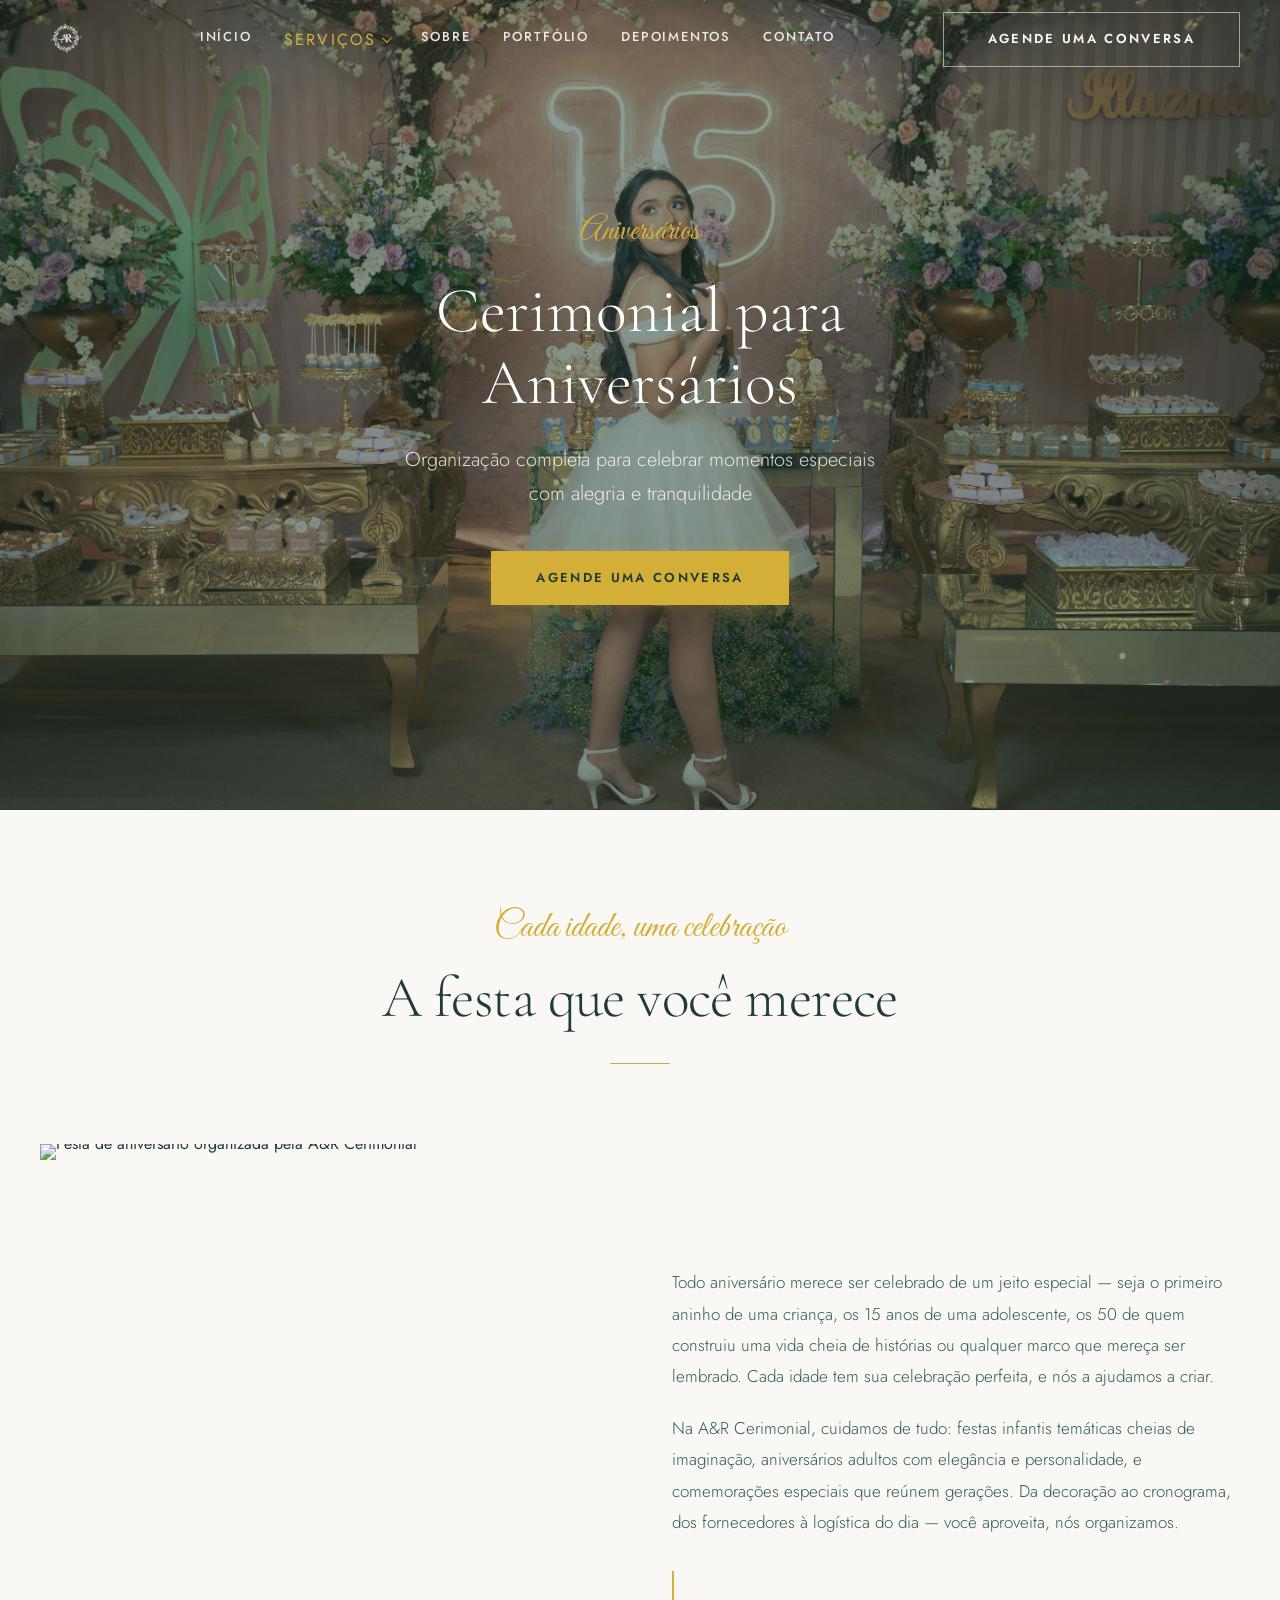
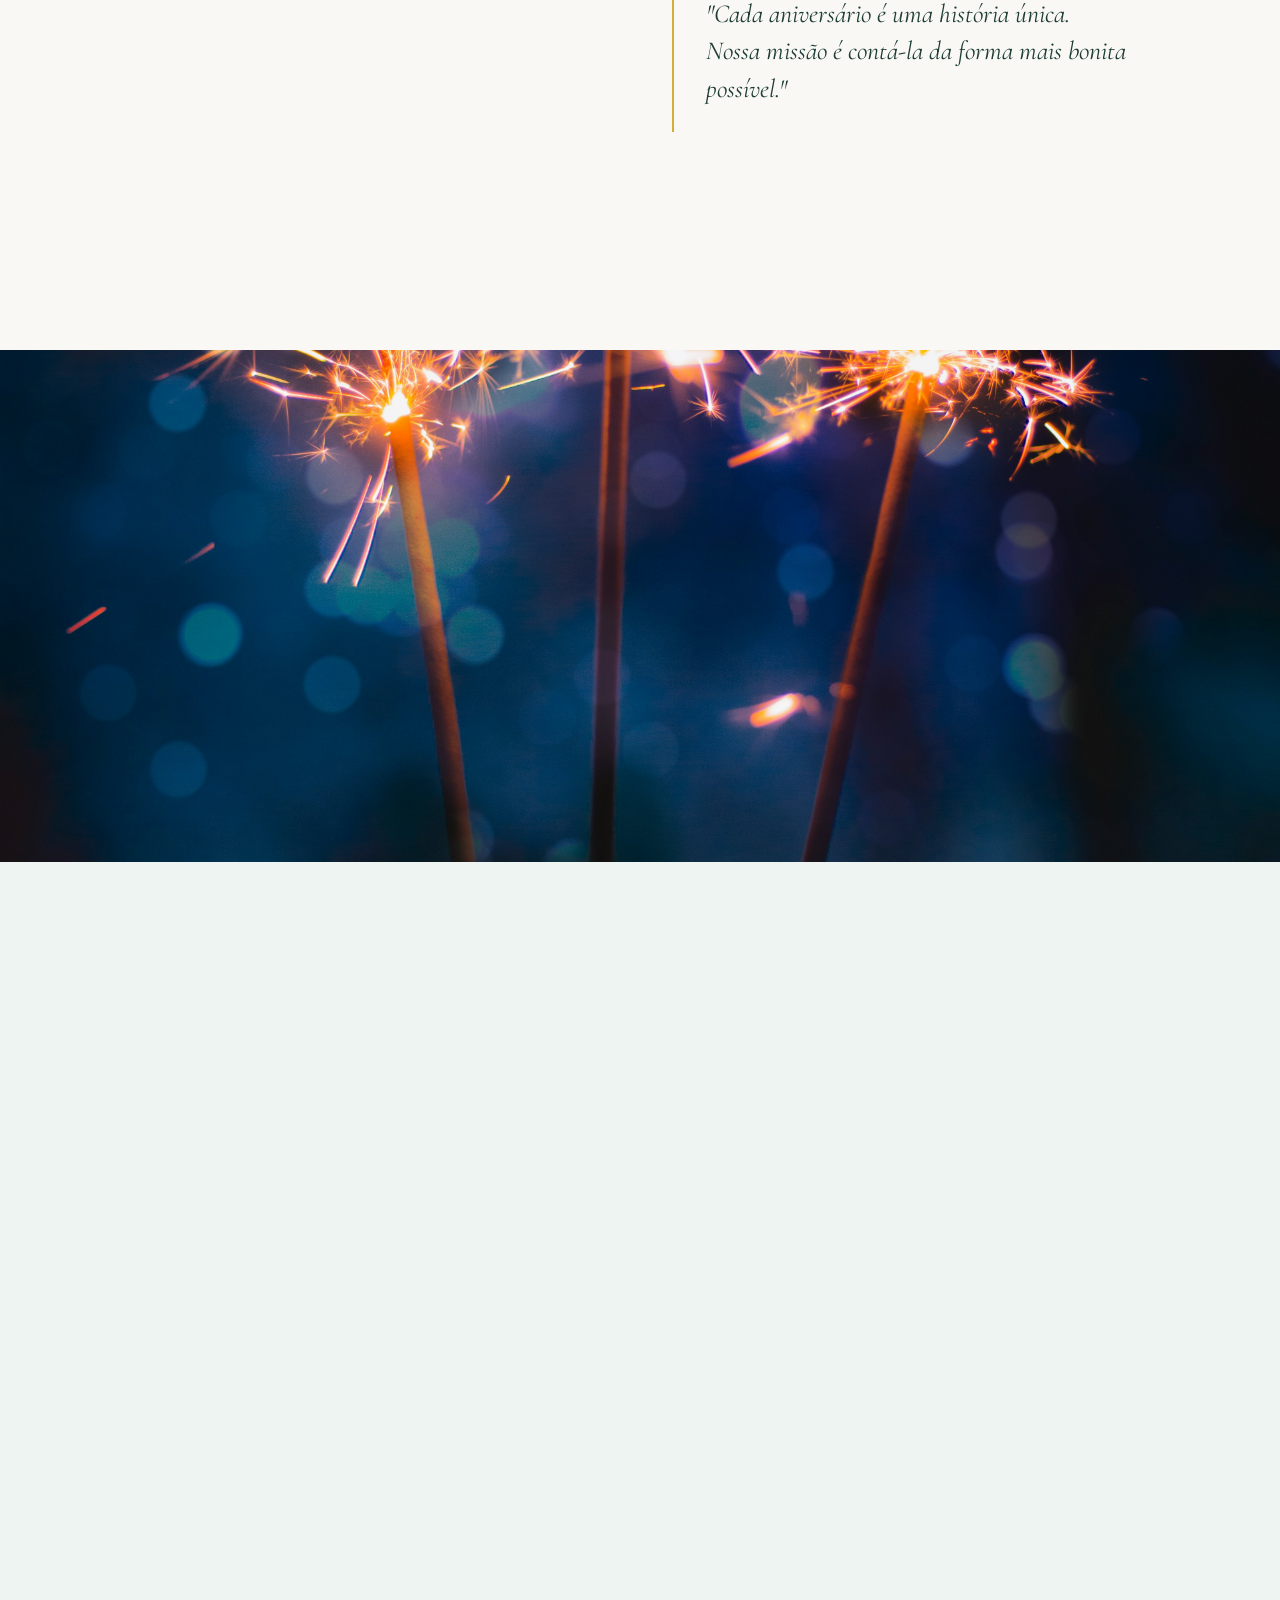
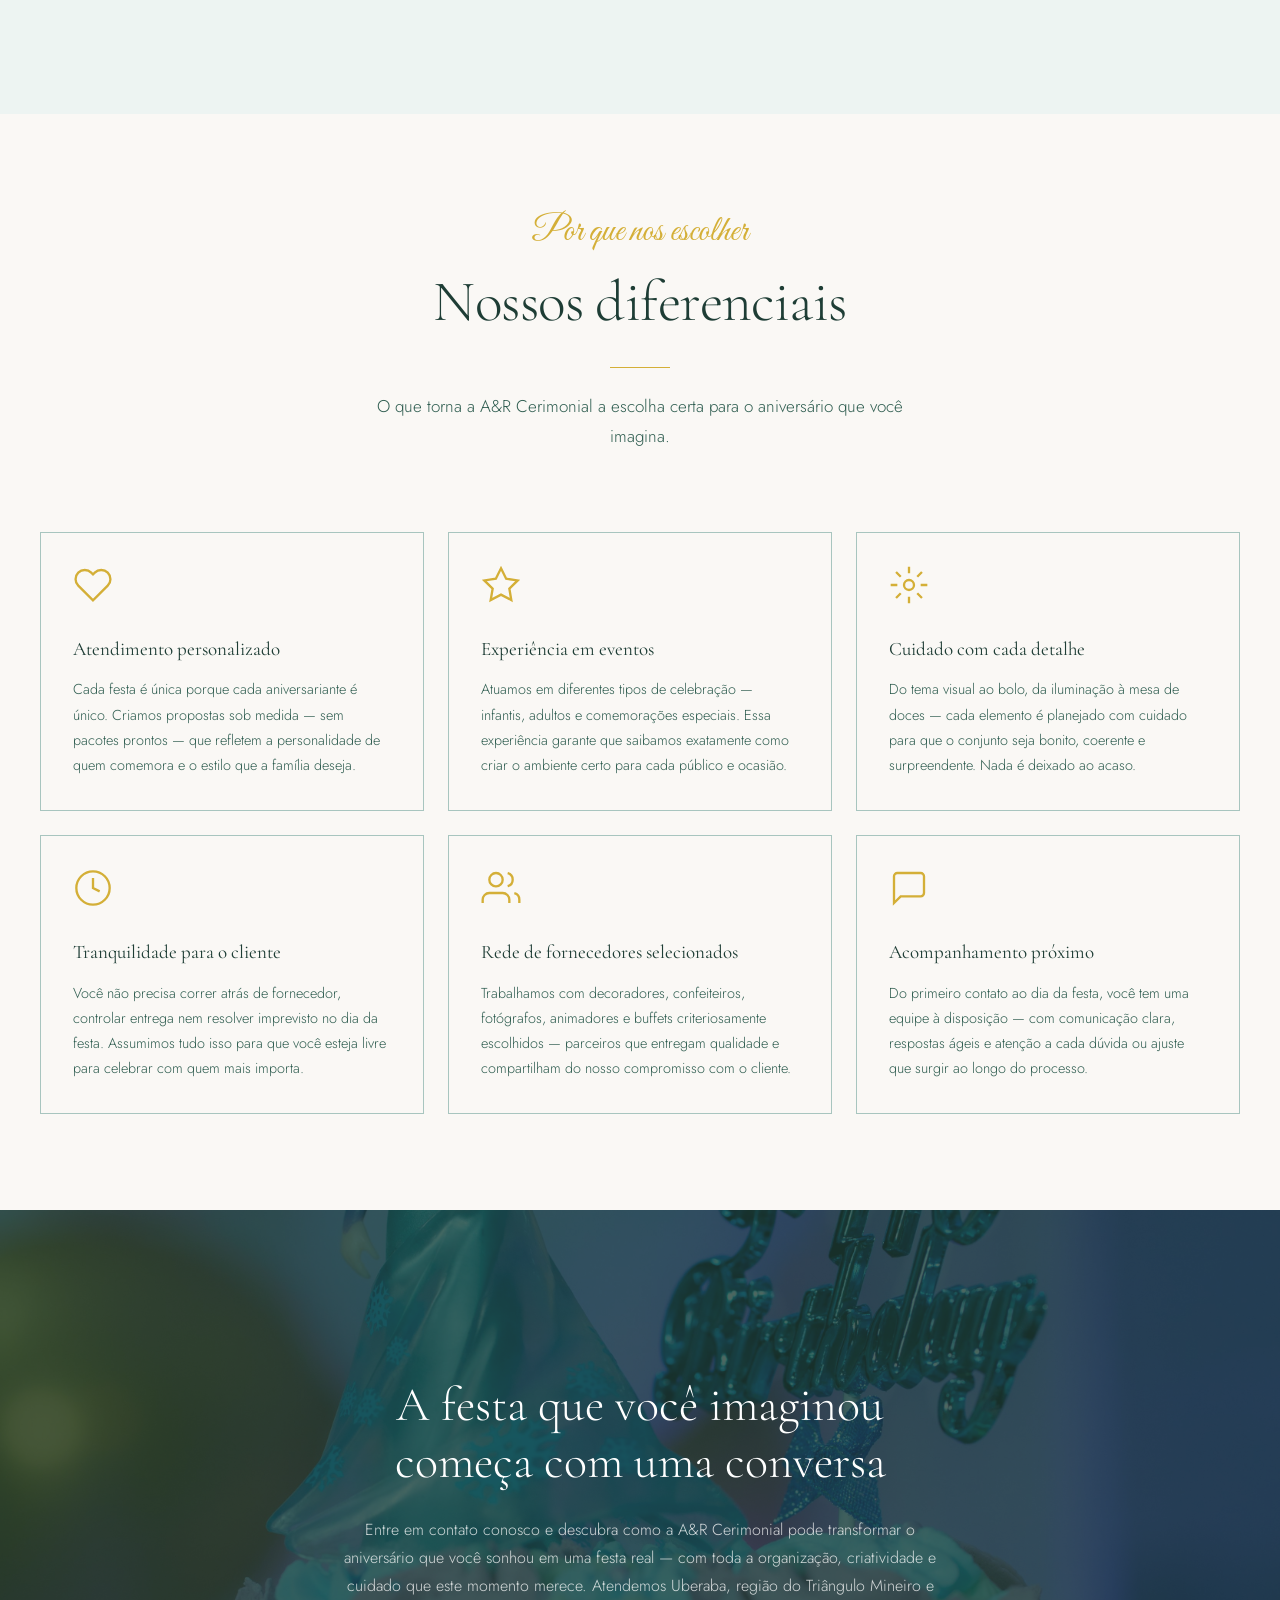
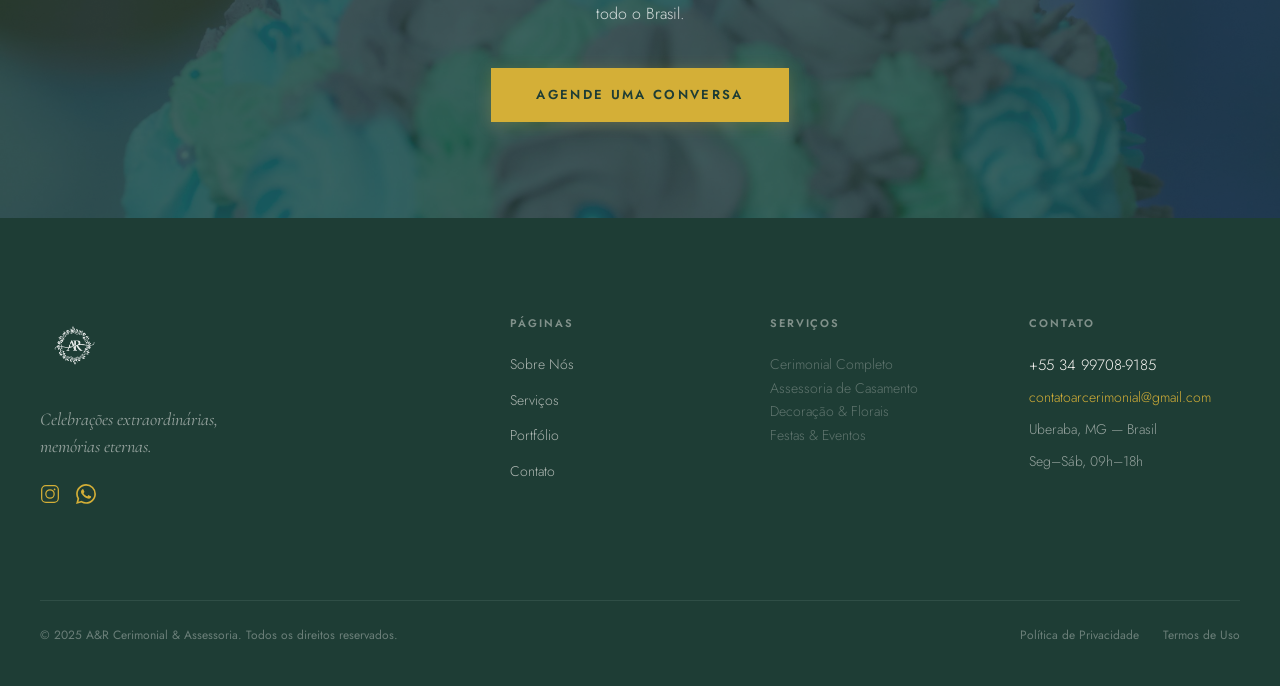
==== commit fe7c5cd0: "atualização 13-04-2026" ====
--- a/site/aniversarios.html
+++ b/site/aniversarios.html
@@ -31,7 +31,7 @@
       .anv-hero__bg {
         position: absolute;
         inset: 0;
-        background-image: url('img%20aniversarios/aniversario1.jpg');
+        background-image: url('img%20aniversarios/aniversarionovo1.jpg');
         background-size: cover;
         background-position: center;
         opacity: .52;
--- a/site/style.css
+++ b/site/style.css
@@ -454,11 +454,19 @@
 
 .mobile-menu__link {
   font-family: var(--font-serif);
-  font-size: clamp(1.625rem,5vw,2.25rem);
+  font-size: clamp(1.0625rem, 3.5vw, 1.25rem);
   font-weight: 300; color: var(--color-text-inverse);
   transition: color var(--t-fast);
 }
 .mobile-menu__link:hover { color: var(--color-brand-secondary); }
+
+/* Sub-itens de Serviços — mesma fonte e tamanho dos itens principais */
+.mobile-menu__nav .mobile-menu__link--sub {
+  font-family: var(--font-serif);
+  font-size: clamp(1.0625rem, 3.5vw, 1.25rem);
+  font-weight: 300;
+  opacity: .82;
+}
 
 /* ═══════════════════════════════════════════════════════════════
    8. HERO — Seção 1
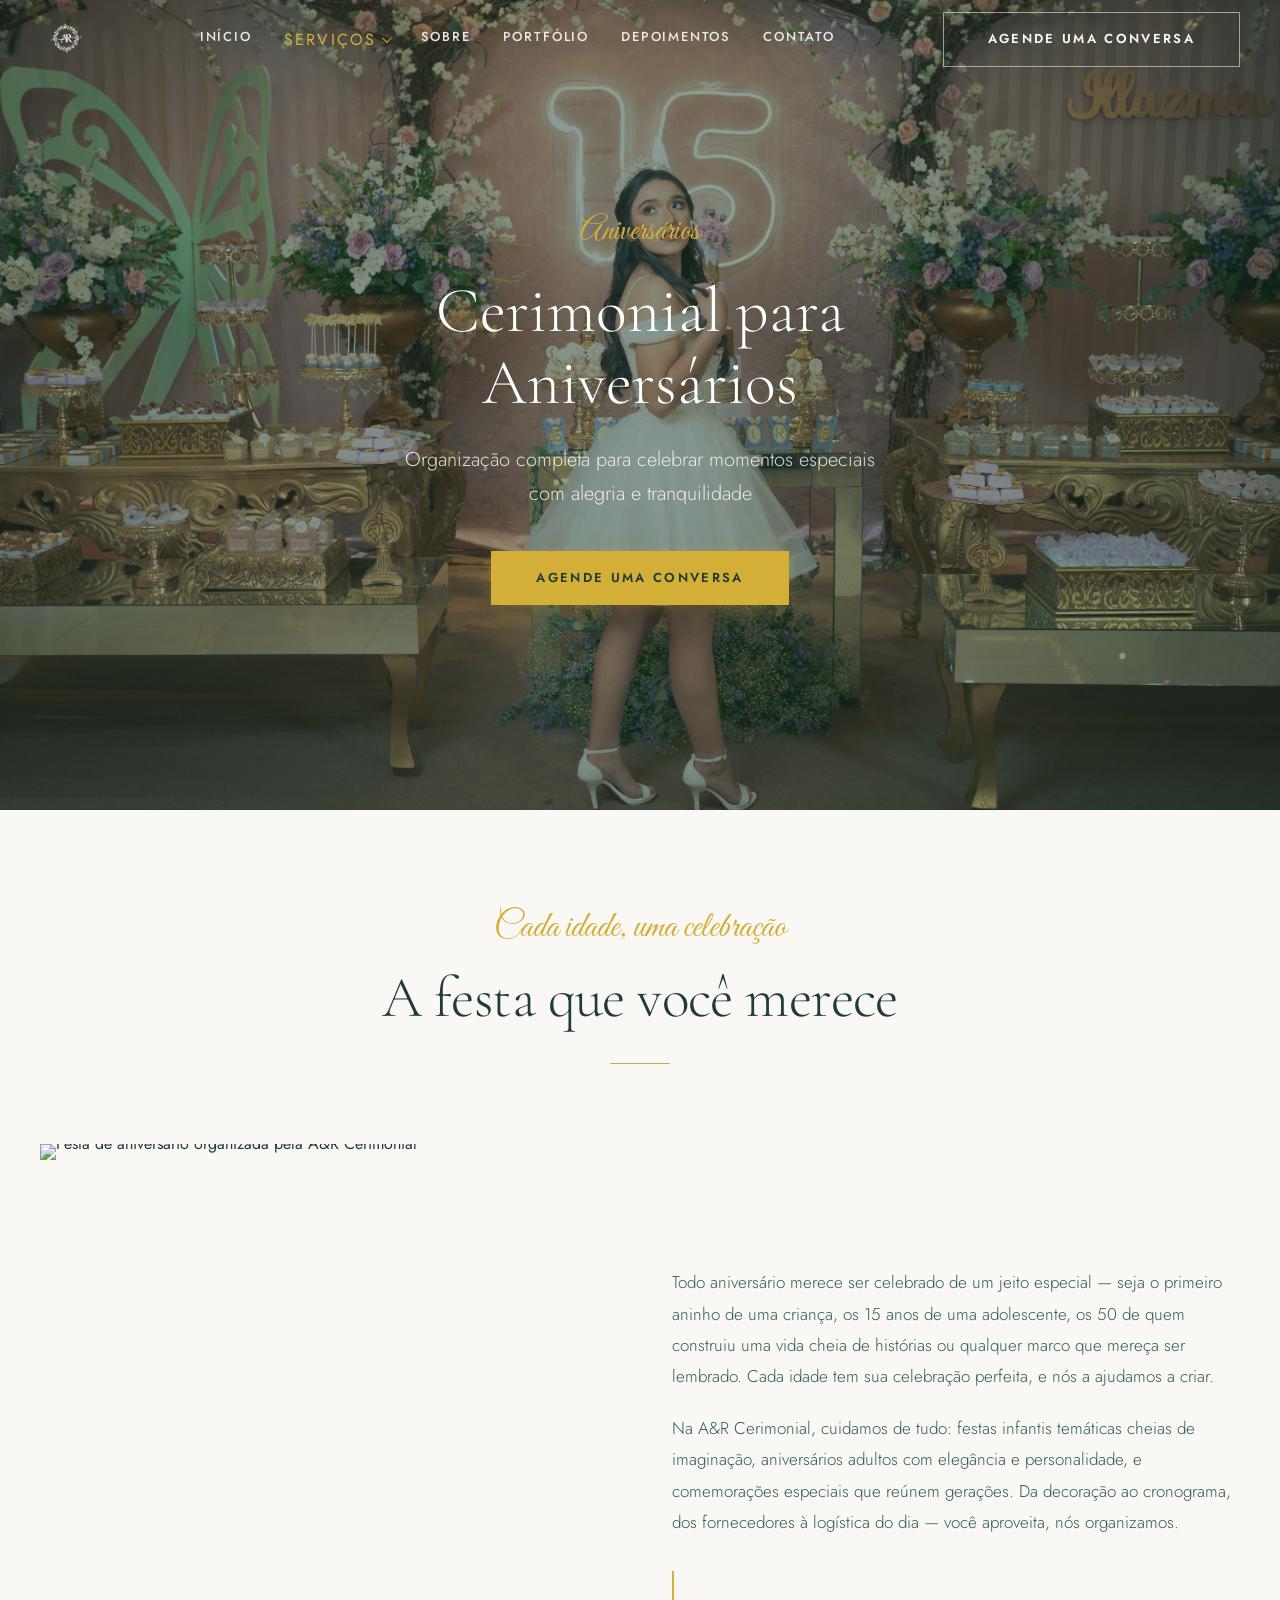
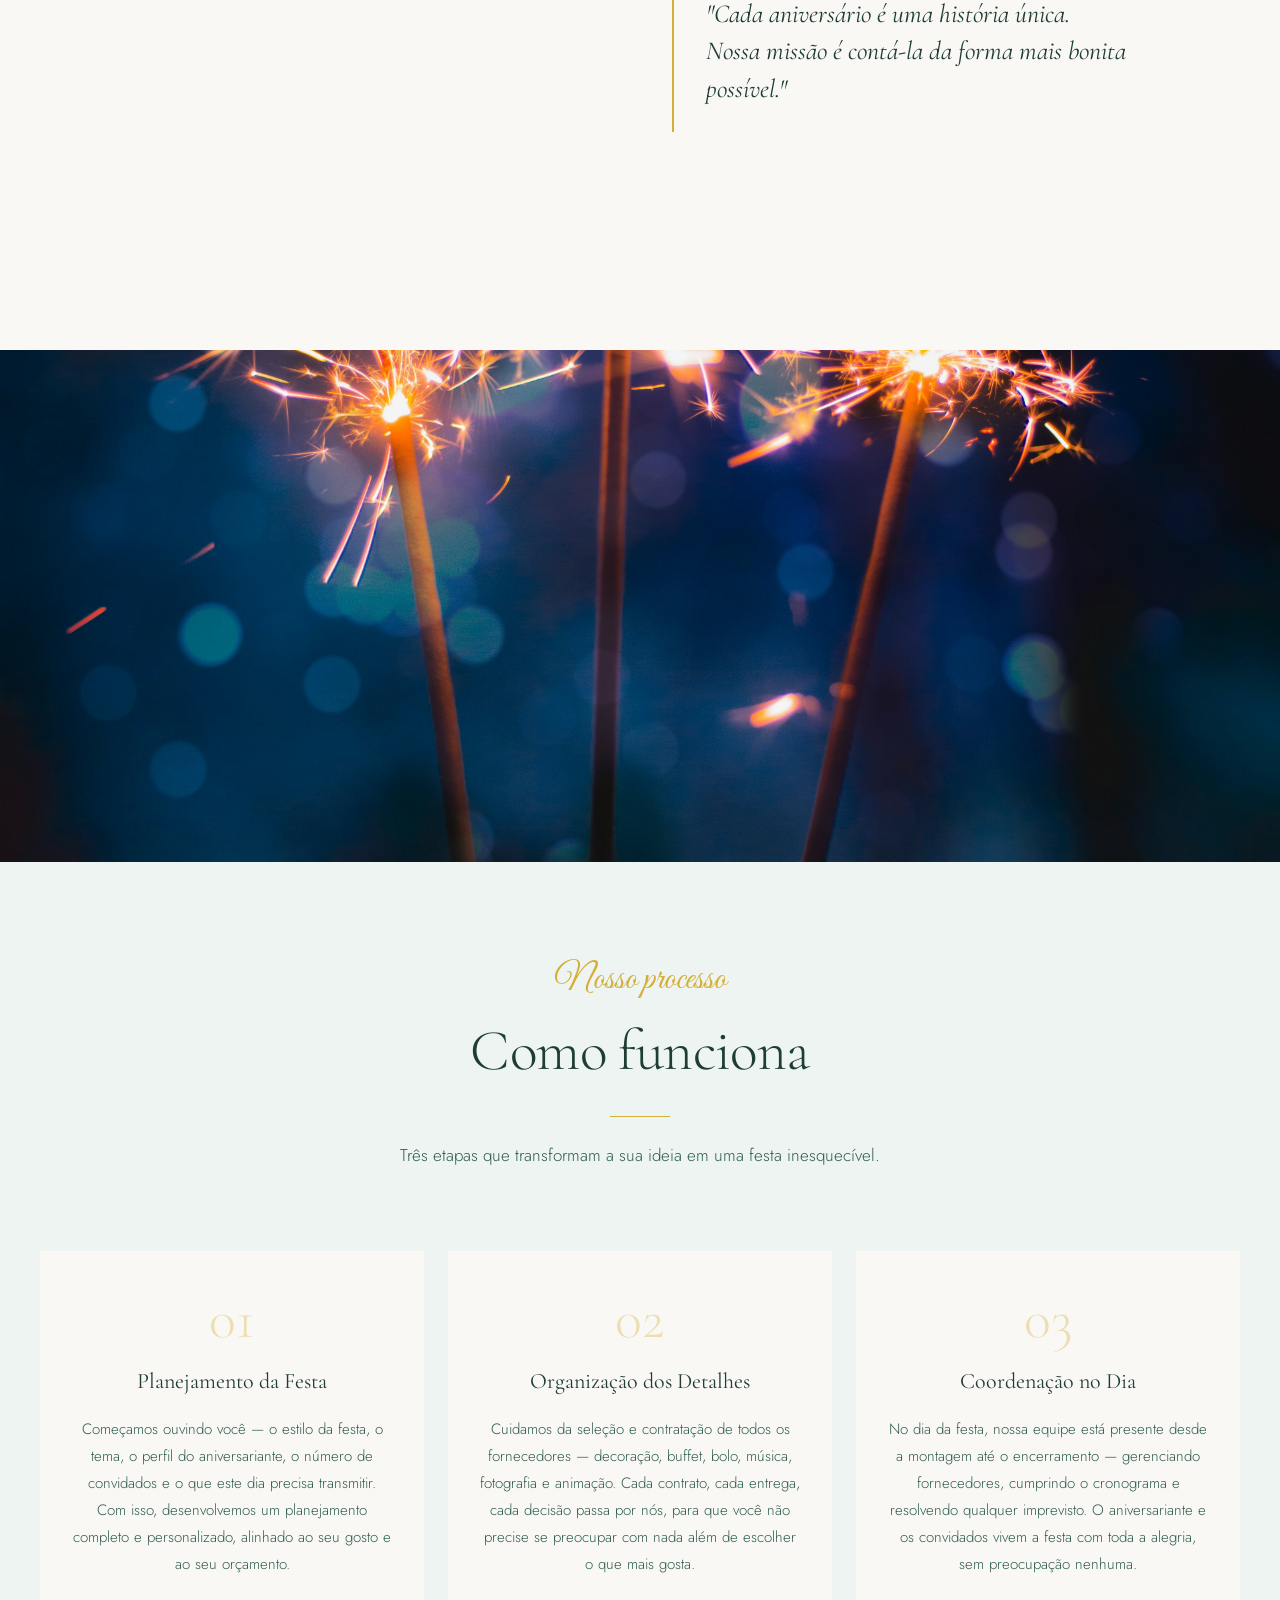
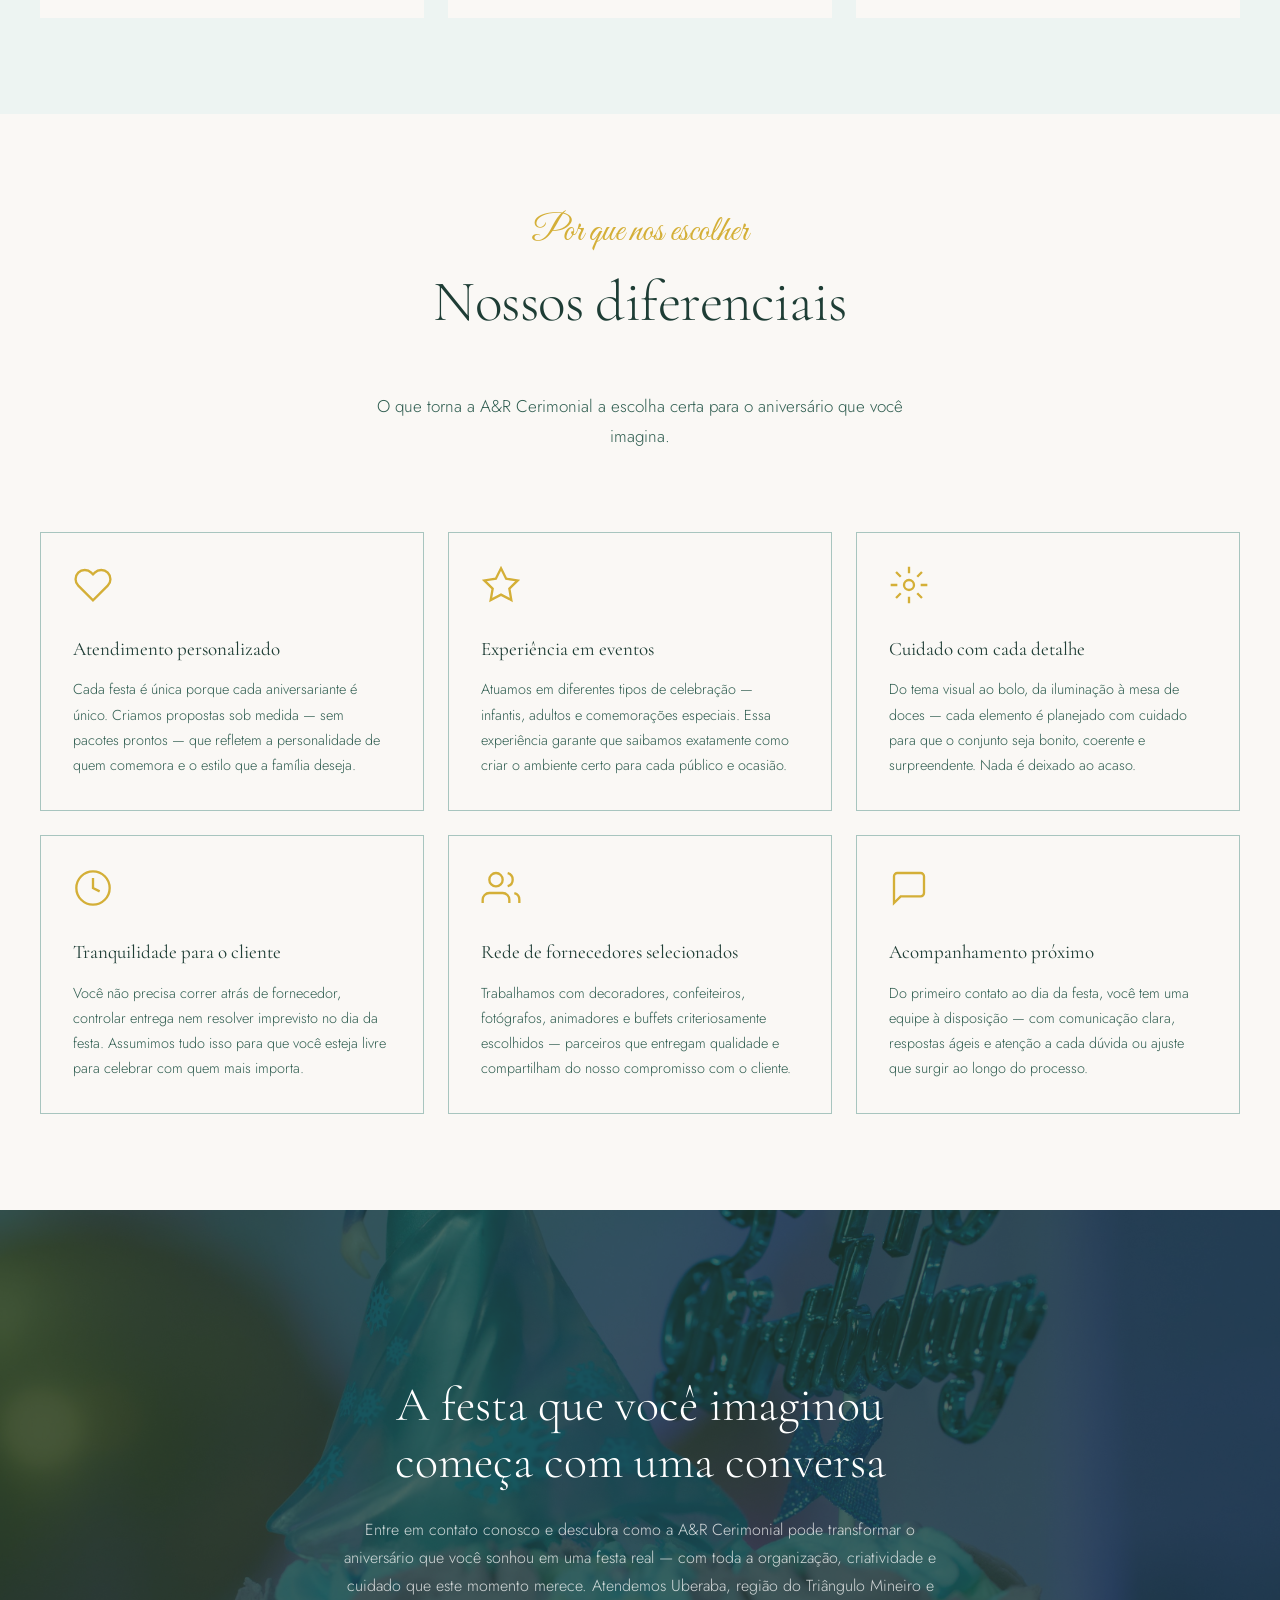
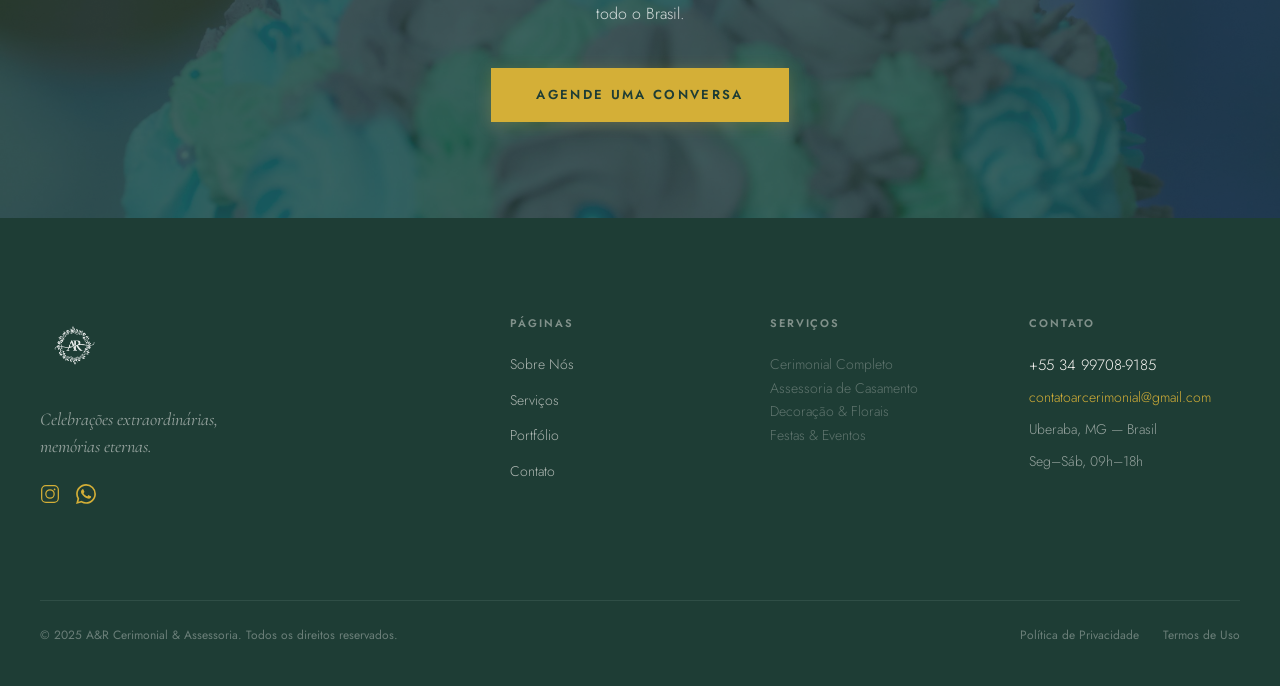
==== commit 04d3e542: "foto pequena da pesquisa do site" ====
--- a/site/aniversarios.html
+++ b/site/aniversarios.html
@@ -16,6 +16,11 @@
       rel="stylesheet"
     />
 
+    <link rel="icon" href="img%20foto-site/favicon.ico" type="image/x-icon">
+    <link rel="icon" type="image/png" sizes="32x32" href="img%20foto-site/favicon-32x32.png">
+    <link rel="icon" type="image/png" sizes="16x16" href="img%20foto-site/favicon-16x16.png">
+    <link rel="apple-touch-icon" sizes="180x180" href="img%20foto-site/apple-touch-icon.png">
+    <link rel="manifest" href="img%20foto-site/site.webmanifest">
     <link rel="stylesheet" href="style.css" />
     <style>
       /* ── Hero ── */
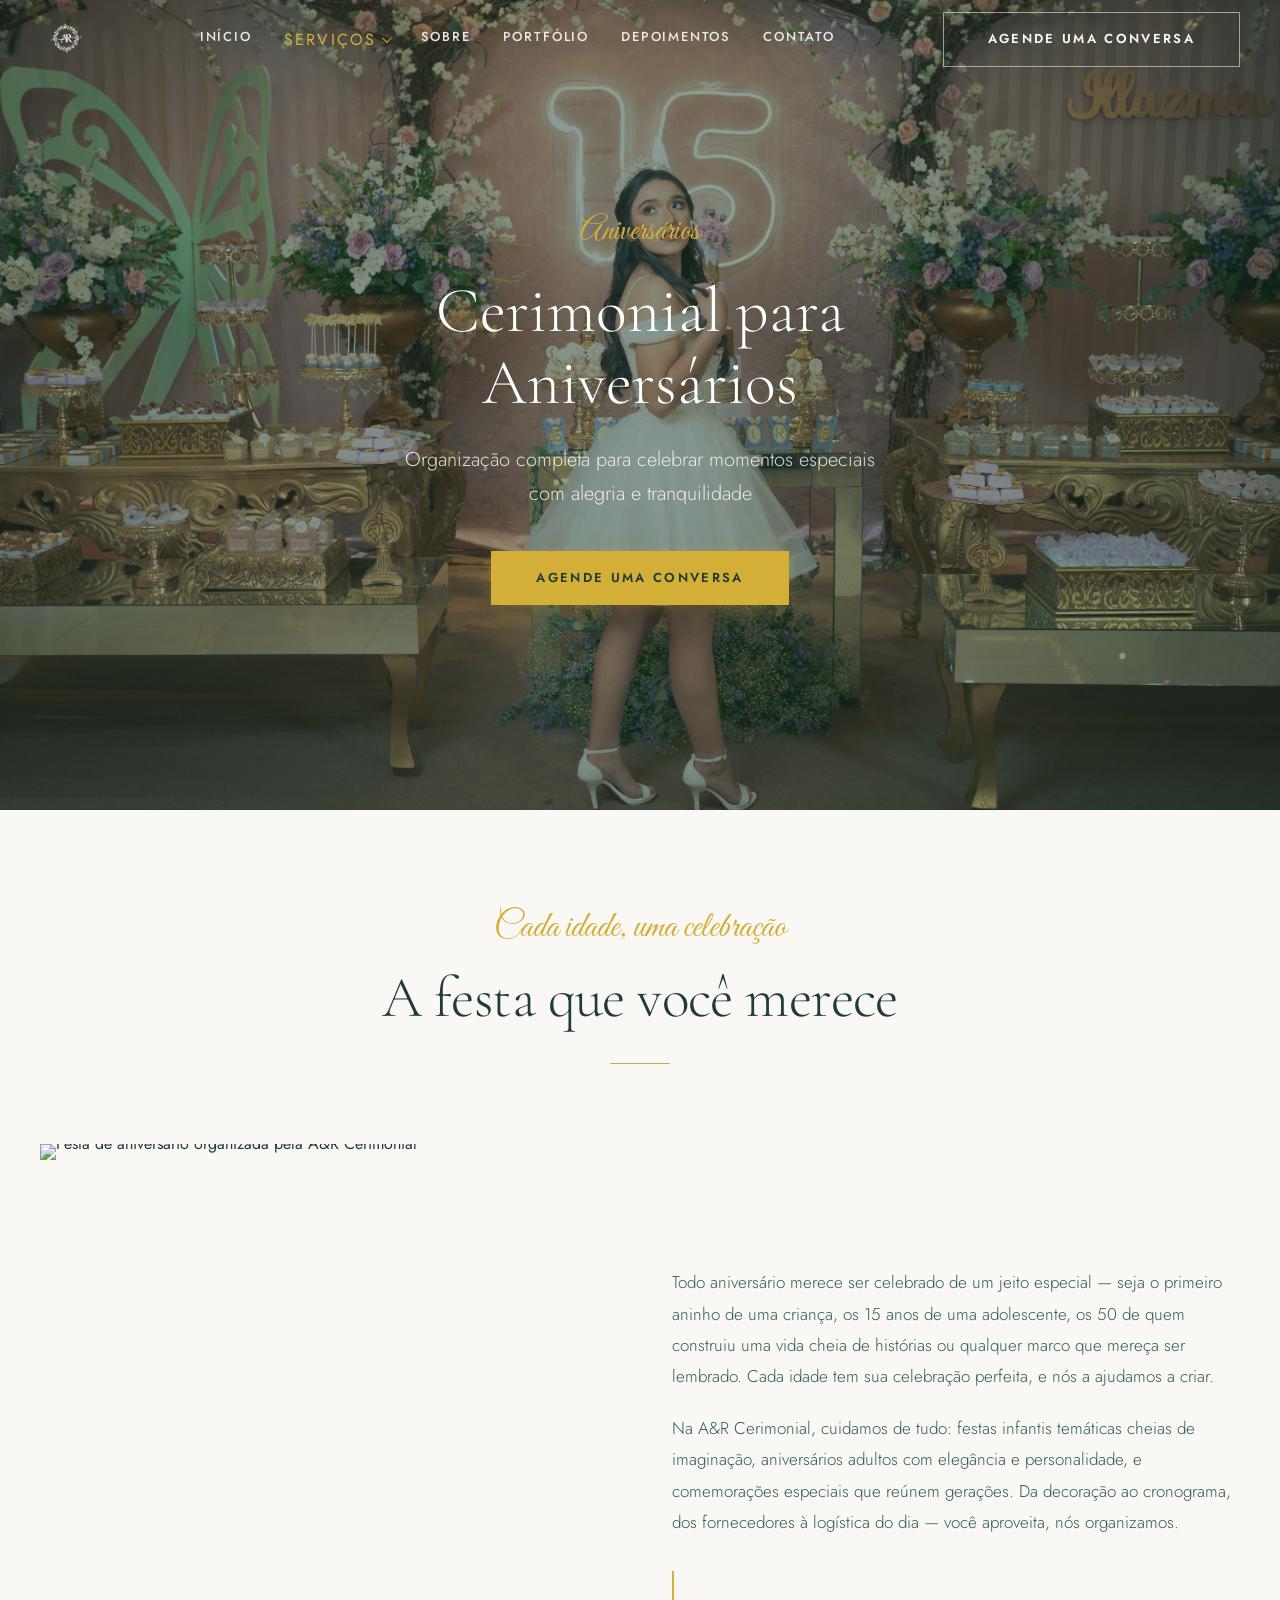
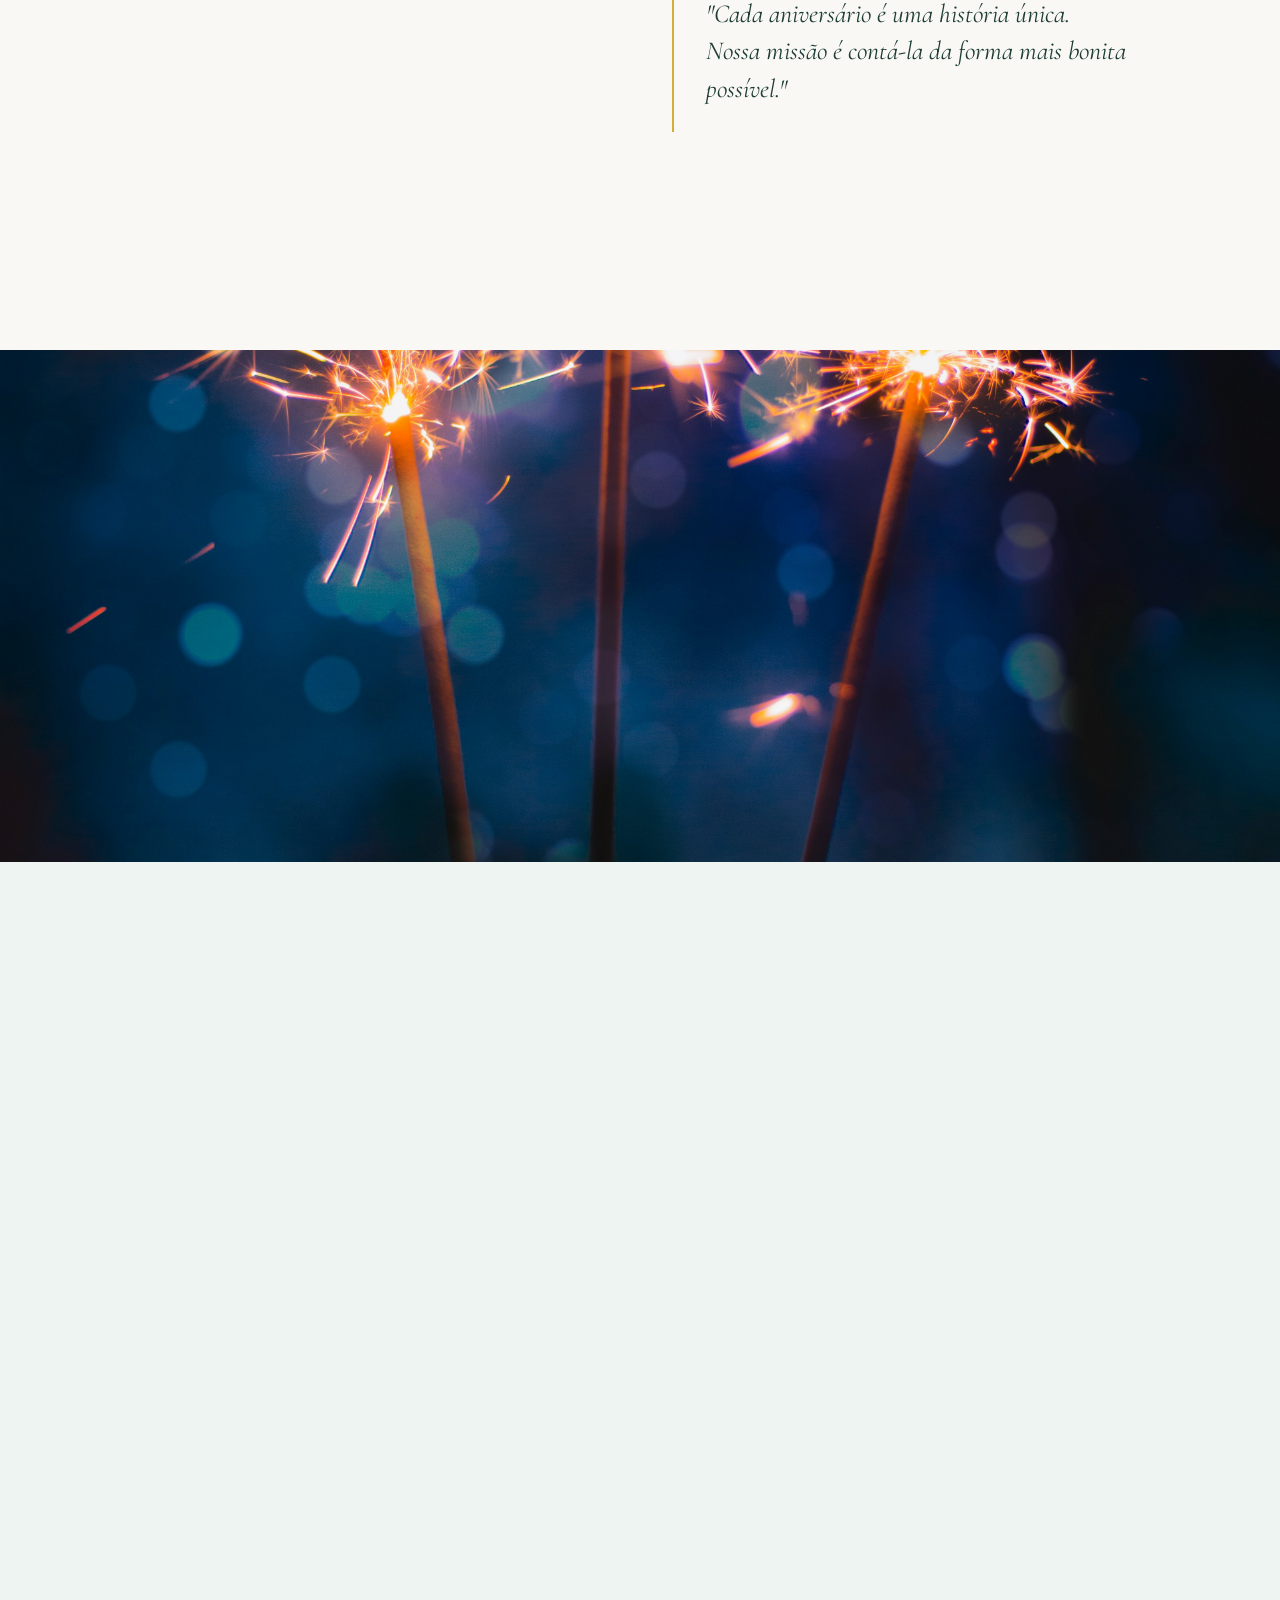
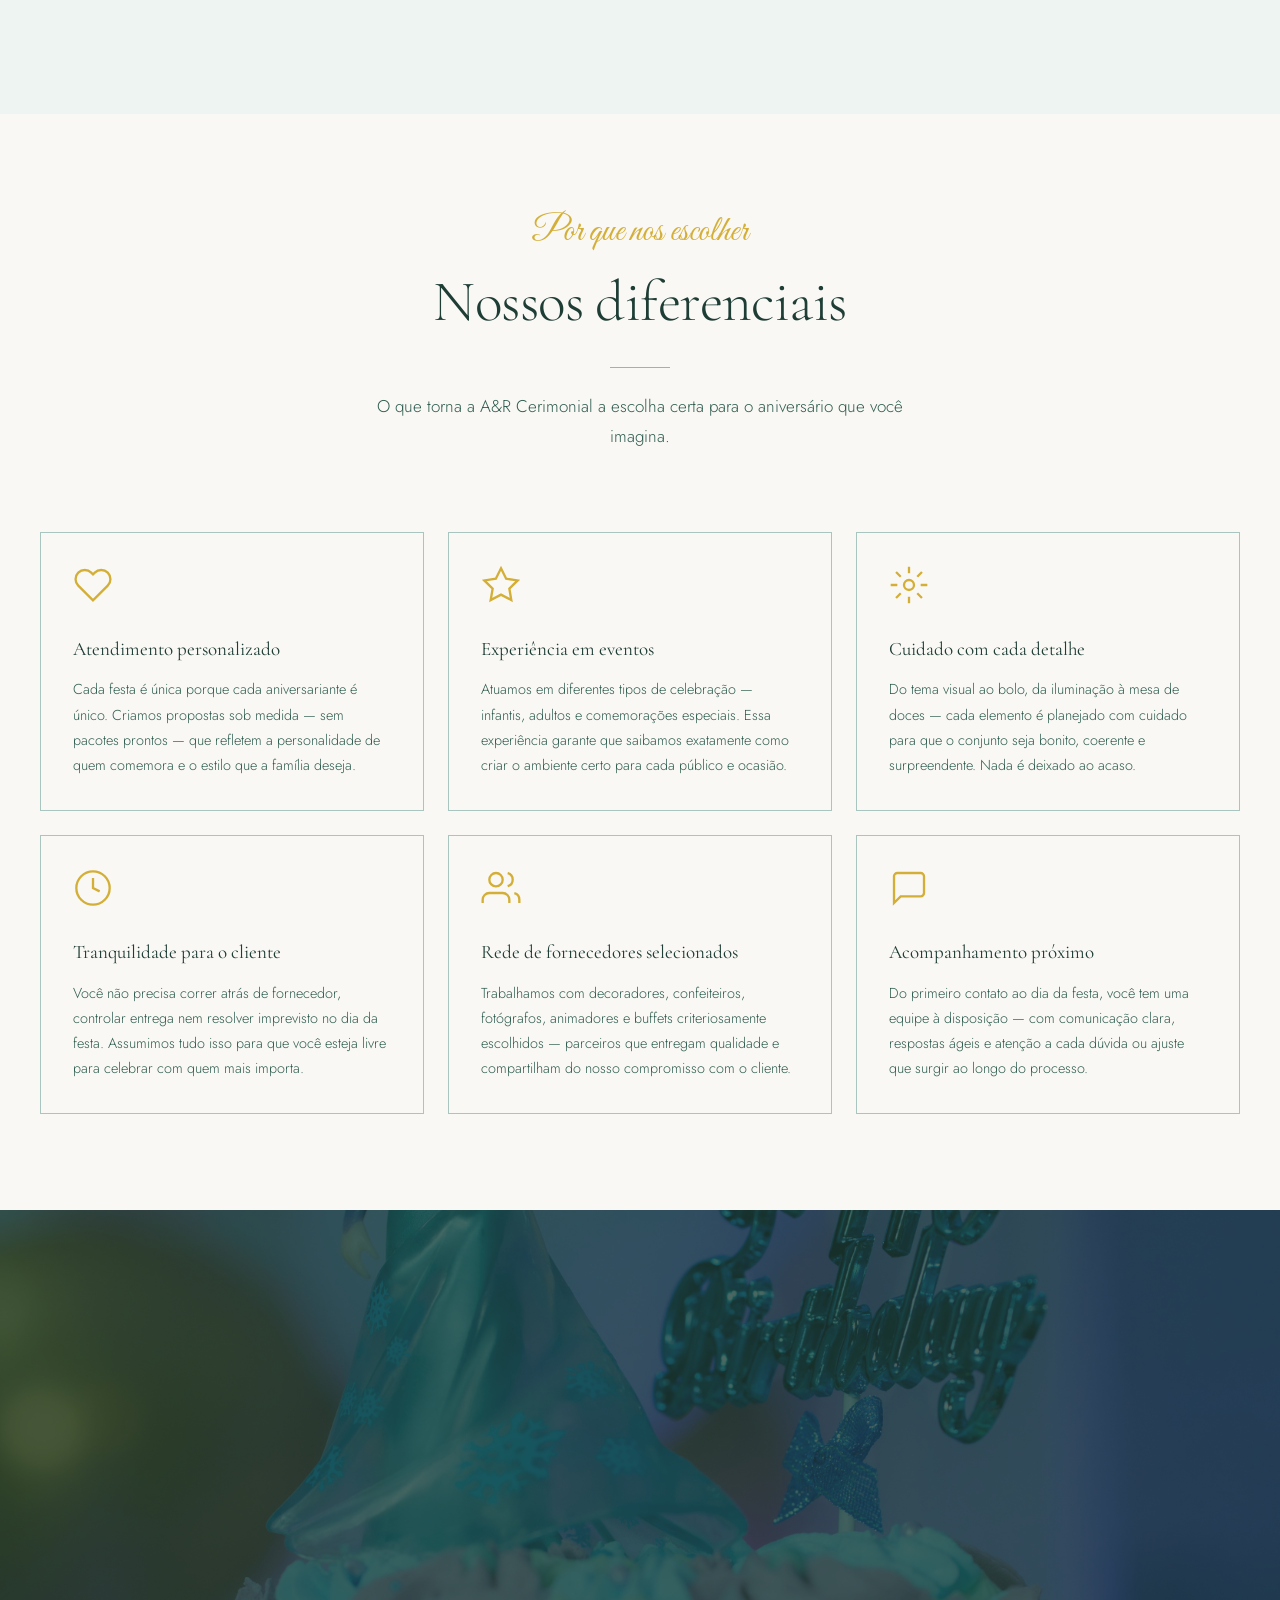
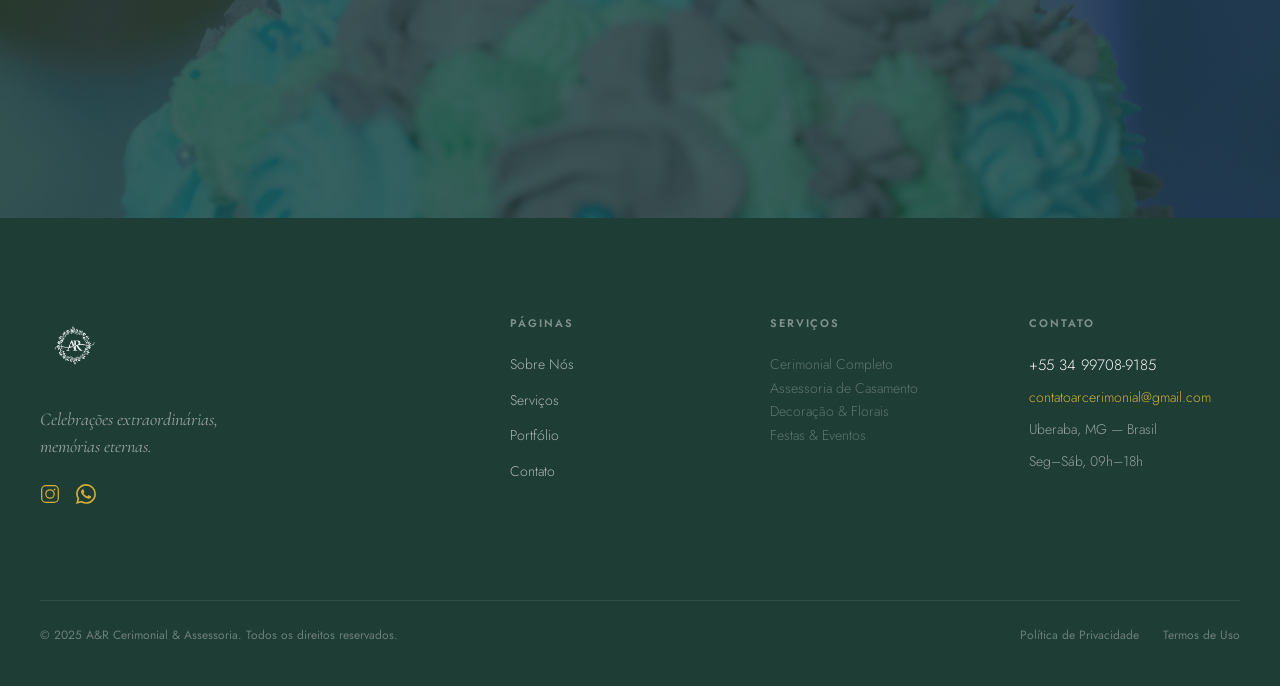
==== commit 7857d146: "agora sim kkkk" ====
--- a/site/aniversarios.html
+++ b/site/aniversarios.html
@@ -16,11 +16,11 @@
       rel="stylesheet"
     />
 
-    <link rel="icon" href="img%20foto-site/favicon.ico" type="image/x-icon">
-    <link rel="icon" type="image/png" sizes="32x32" href="img%20foto-site/favicon-32x32.png">
-    <link rel="icon" type="image/png" sizes="16x16" href="img%20foto-site/favicon-16x16.png">
-    <link rel="apple-touch-icon" sizes="180x180" href="img%20foto-site/apple-touch-icon.png">
-    <link rel="manifest" href="img%20foto-site/site.webmanifest">
+    <link rel="icon" href="favicon.ico" type="image/x-icon">
+    <link rel="icon" type="image/png" sizes="32x32" href="favicon-32x32.png">
+    <link rel="icon" type="image/png" sizes="16x16" href="favicon-16x16.png">
+    <link rel="apple-touch-icon" sizes="180x180" href="apple-touch-icon.png">
+    <link rel="manifest" href="site.webmanifest">
     <link rel="stylesheet" href="style.css" />
     <style>
       /* ── Hero ── */
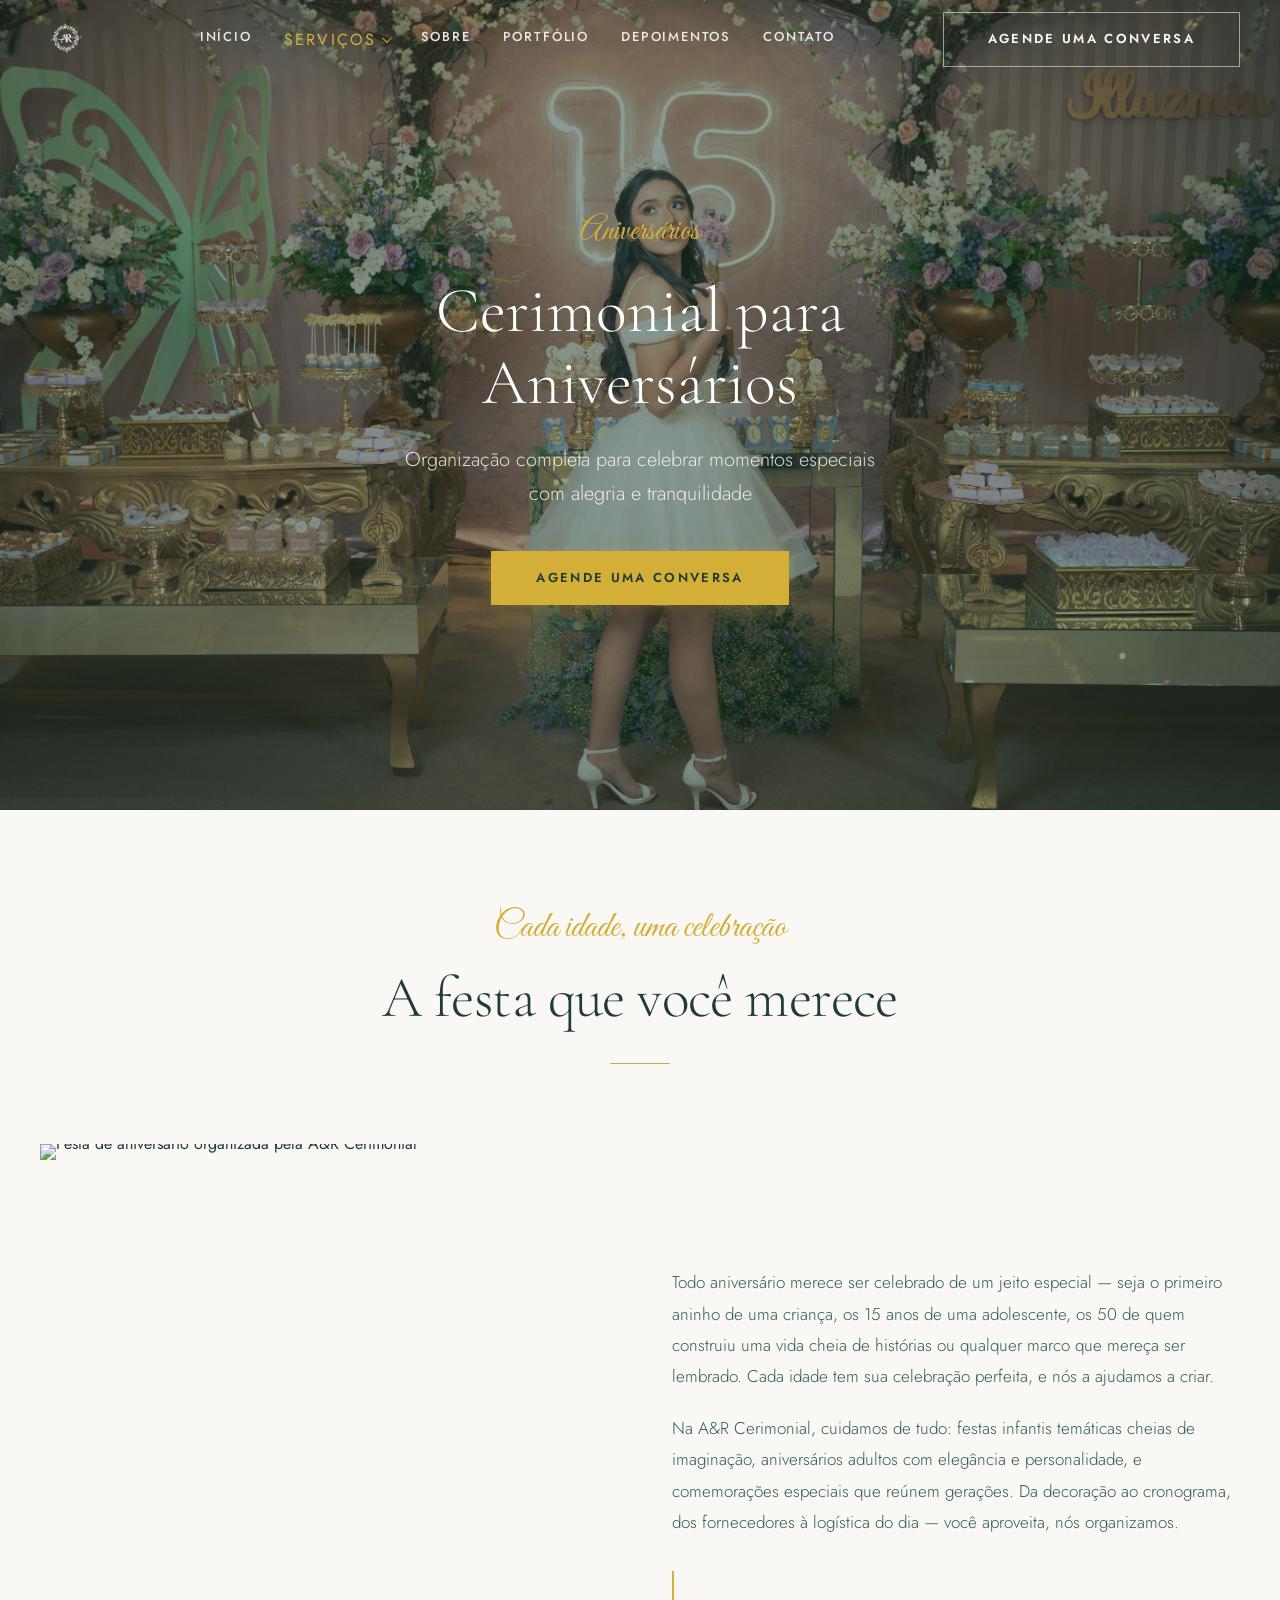
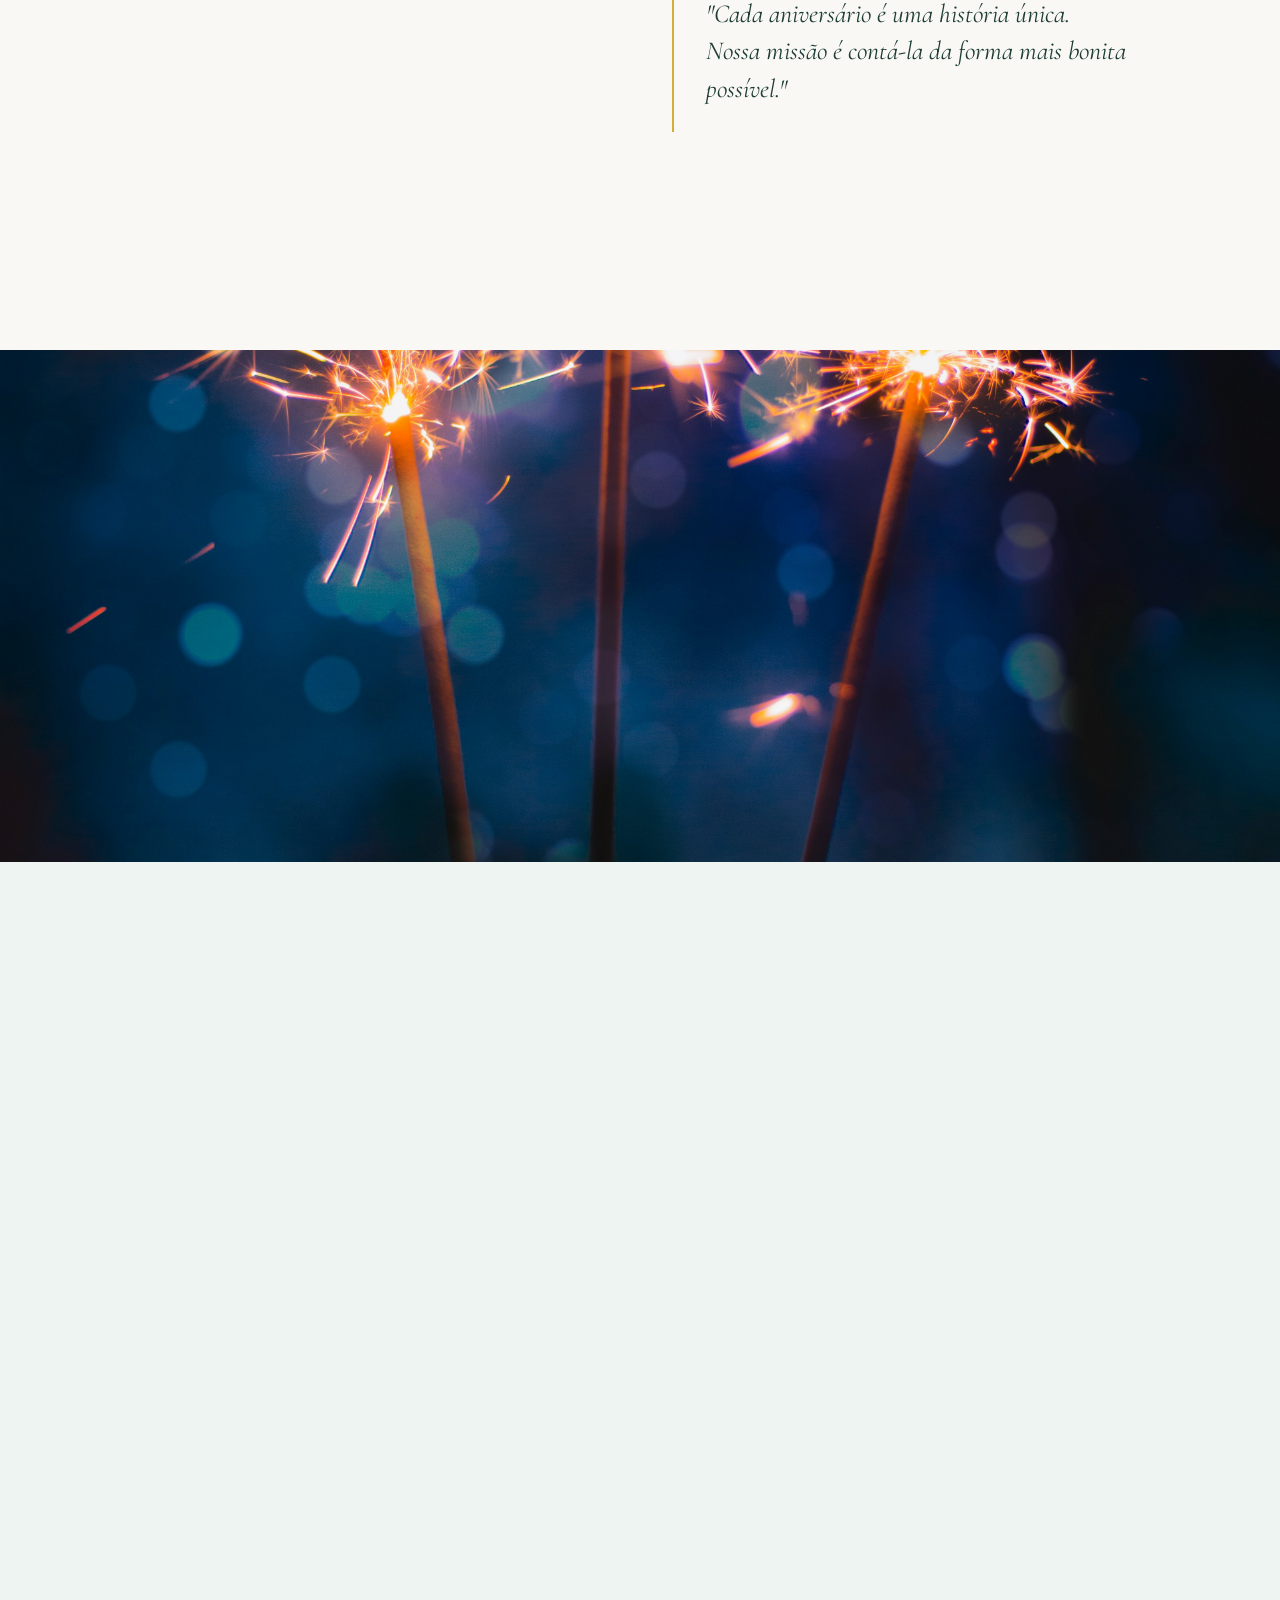
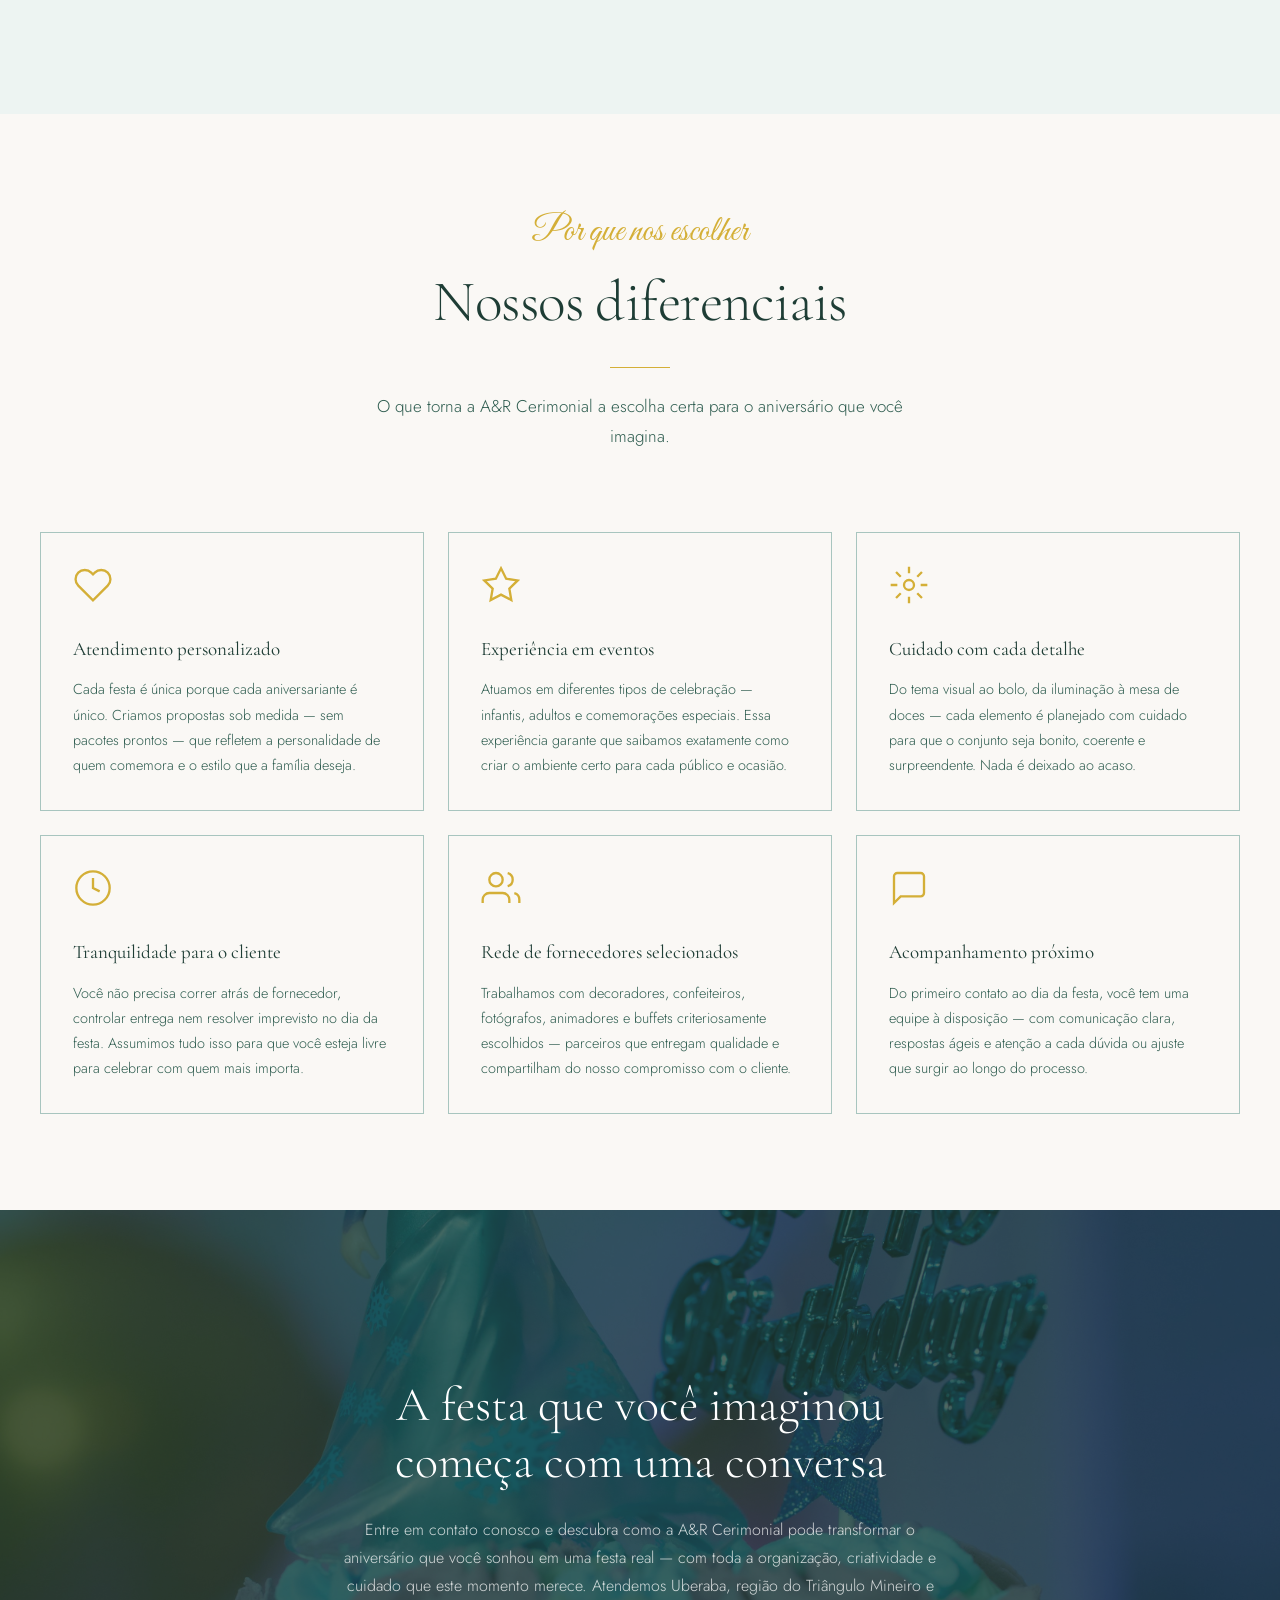
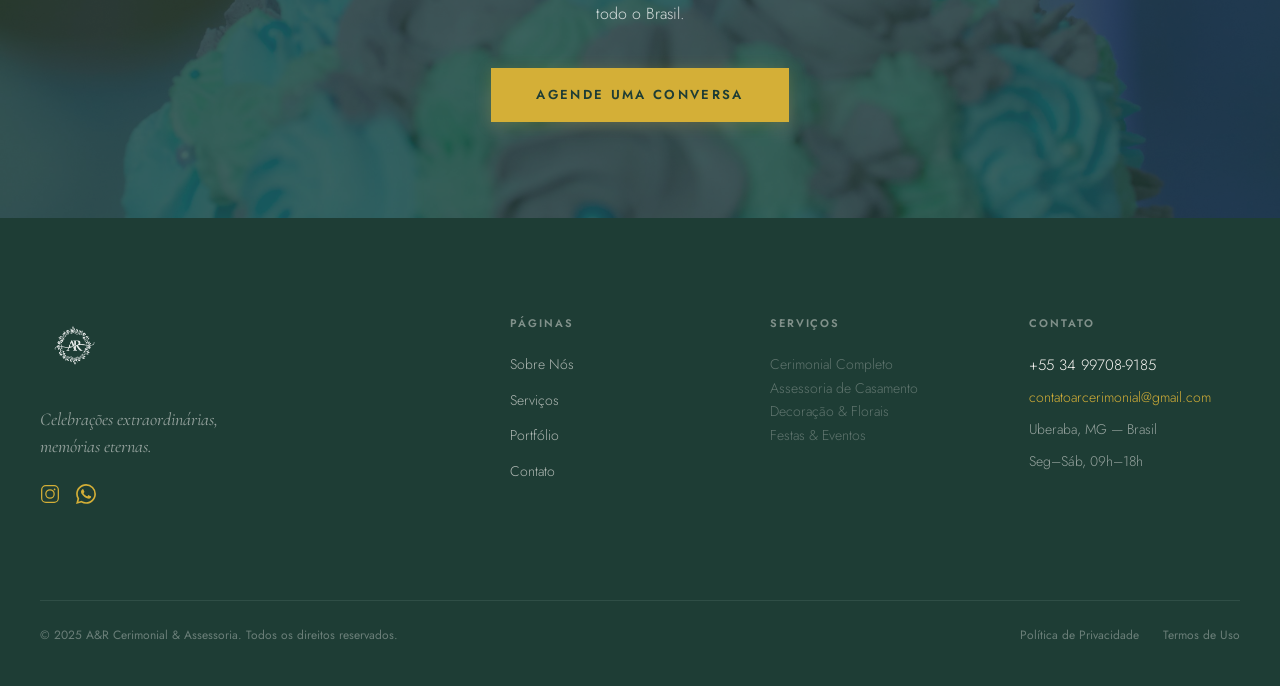
==== commit 4fc4f548: "google ads conversão" ====
--- a/site/aniversarios.html
+++ b/site/aniversarios.html
@@ -21,6 +21,14 @@
     <link rel="icon" type="image/png" sizes="16x16" href="favicon-16x16.png">
     <link rel="apple-touch-icon" sizes="180x180" href="apple-touch-icon.png">
     <link rel="manifest" href="site.webmanifest">
+    <!-- Google tag (gtag.js) -->
+    <script async src="https://www.googletagmanager.com/gtag/js?id=AW-18071371793"></script>
+    <script>
+      window.dataLayer = window.dataLayer || [];
+      function gtag(){dataLayer.push(arguments);}
+      gtag('js', new Date());
+      gtag('config', 'AW-18071371793');
+    </script>
     <link rel="stylesheet" href="style.css" />
     <style>
       /* ── Hero ── */
@@ -867,6 +875,14 @@
     </footer>
 
     <script src="script.js"></script>
+    <!-- Conversão Google Ads: clique no WhatsApp -->
+    <script>
+      document.querySelectorAll('a[href*="wa.me"]').forEach(function(link) {
+        link.addEventListener('click', function() {
+          gtag('event', 'conversion', {'send_to': 'AW-18071371793/Np1TCNzO0ZccEJGAjalD'});
+        });
+      });
+    </script>
     <script>
       /* Dropdown de Serviços — toggle por clique e teclado */
       (function () {
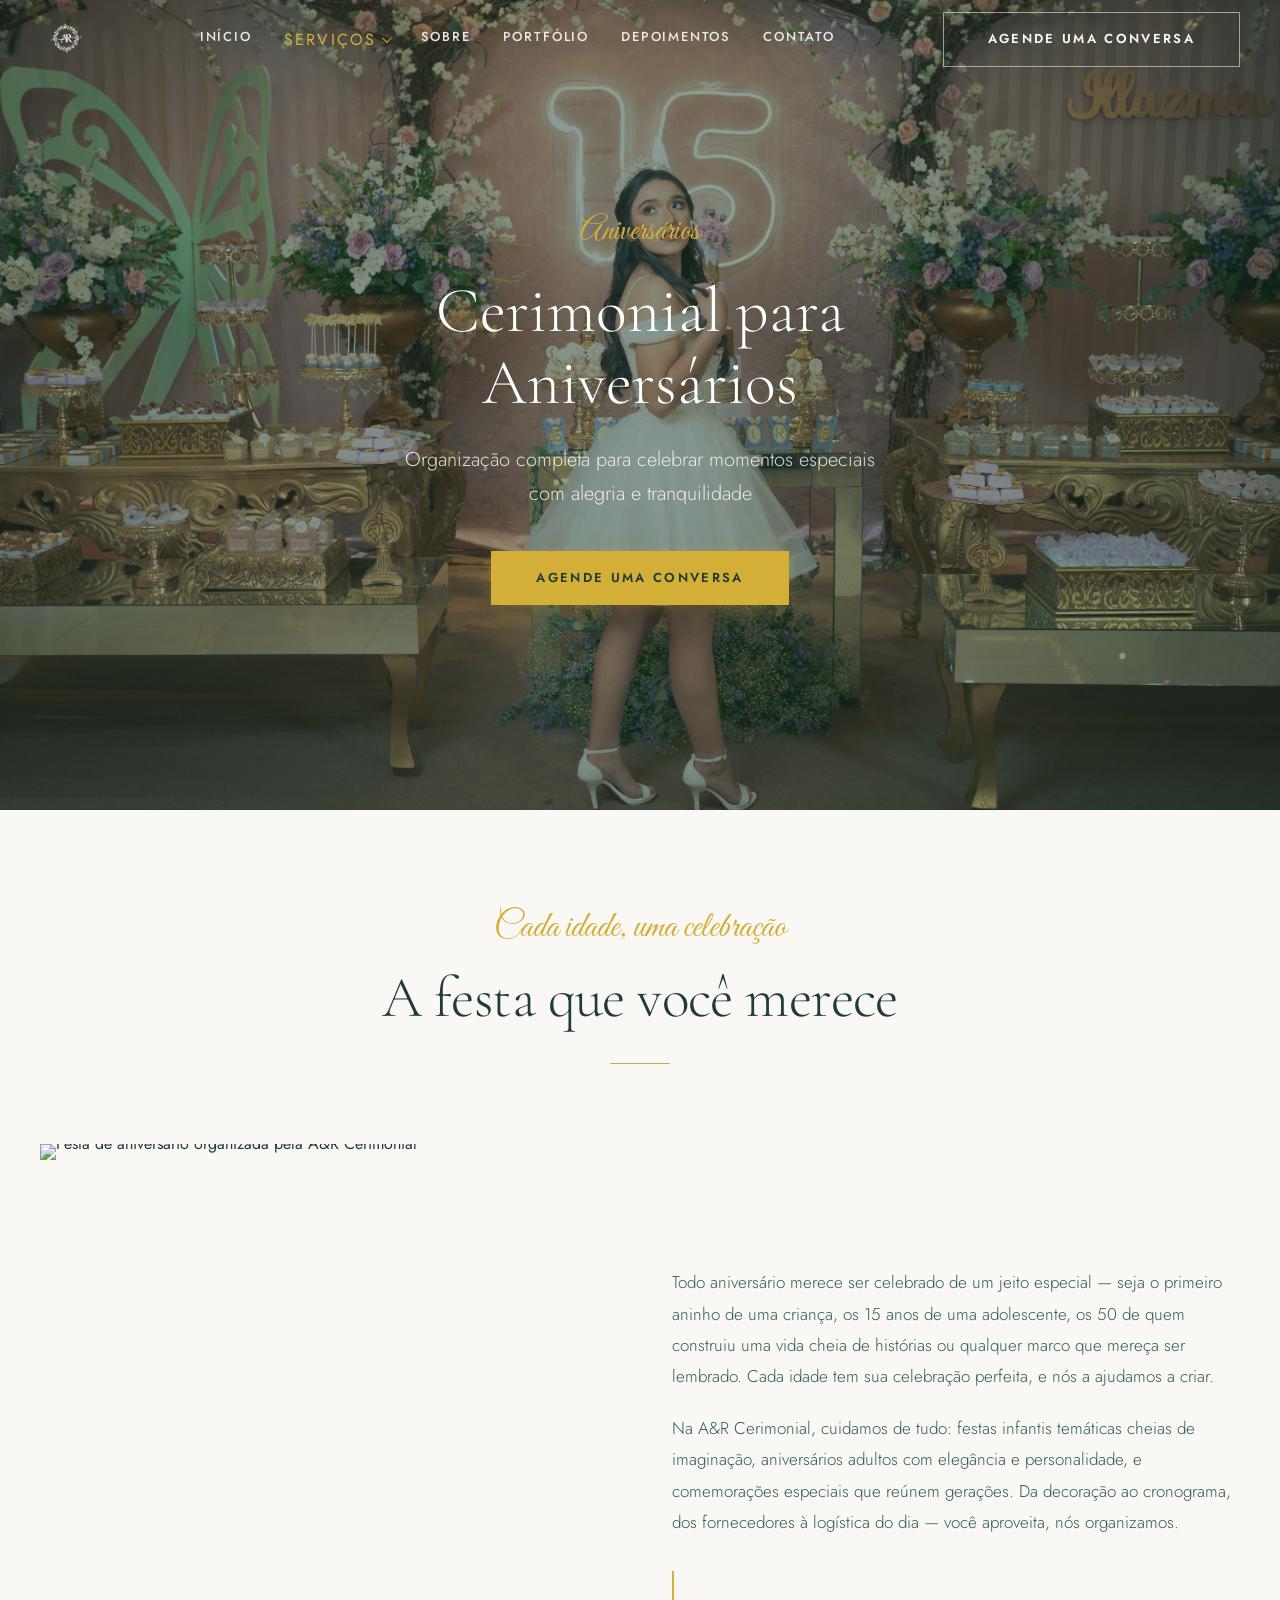
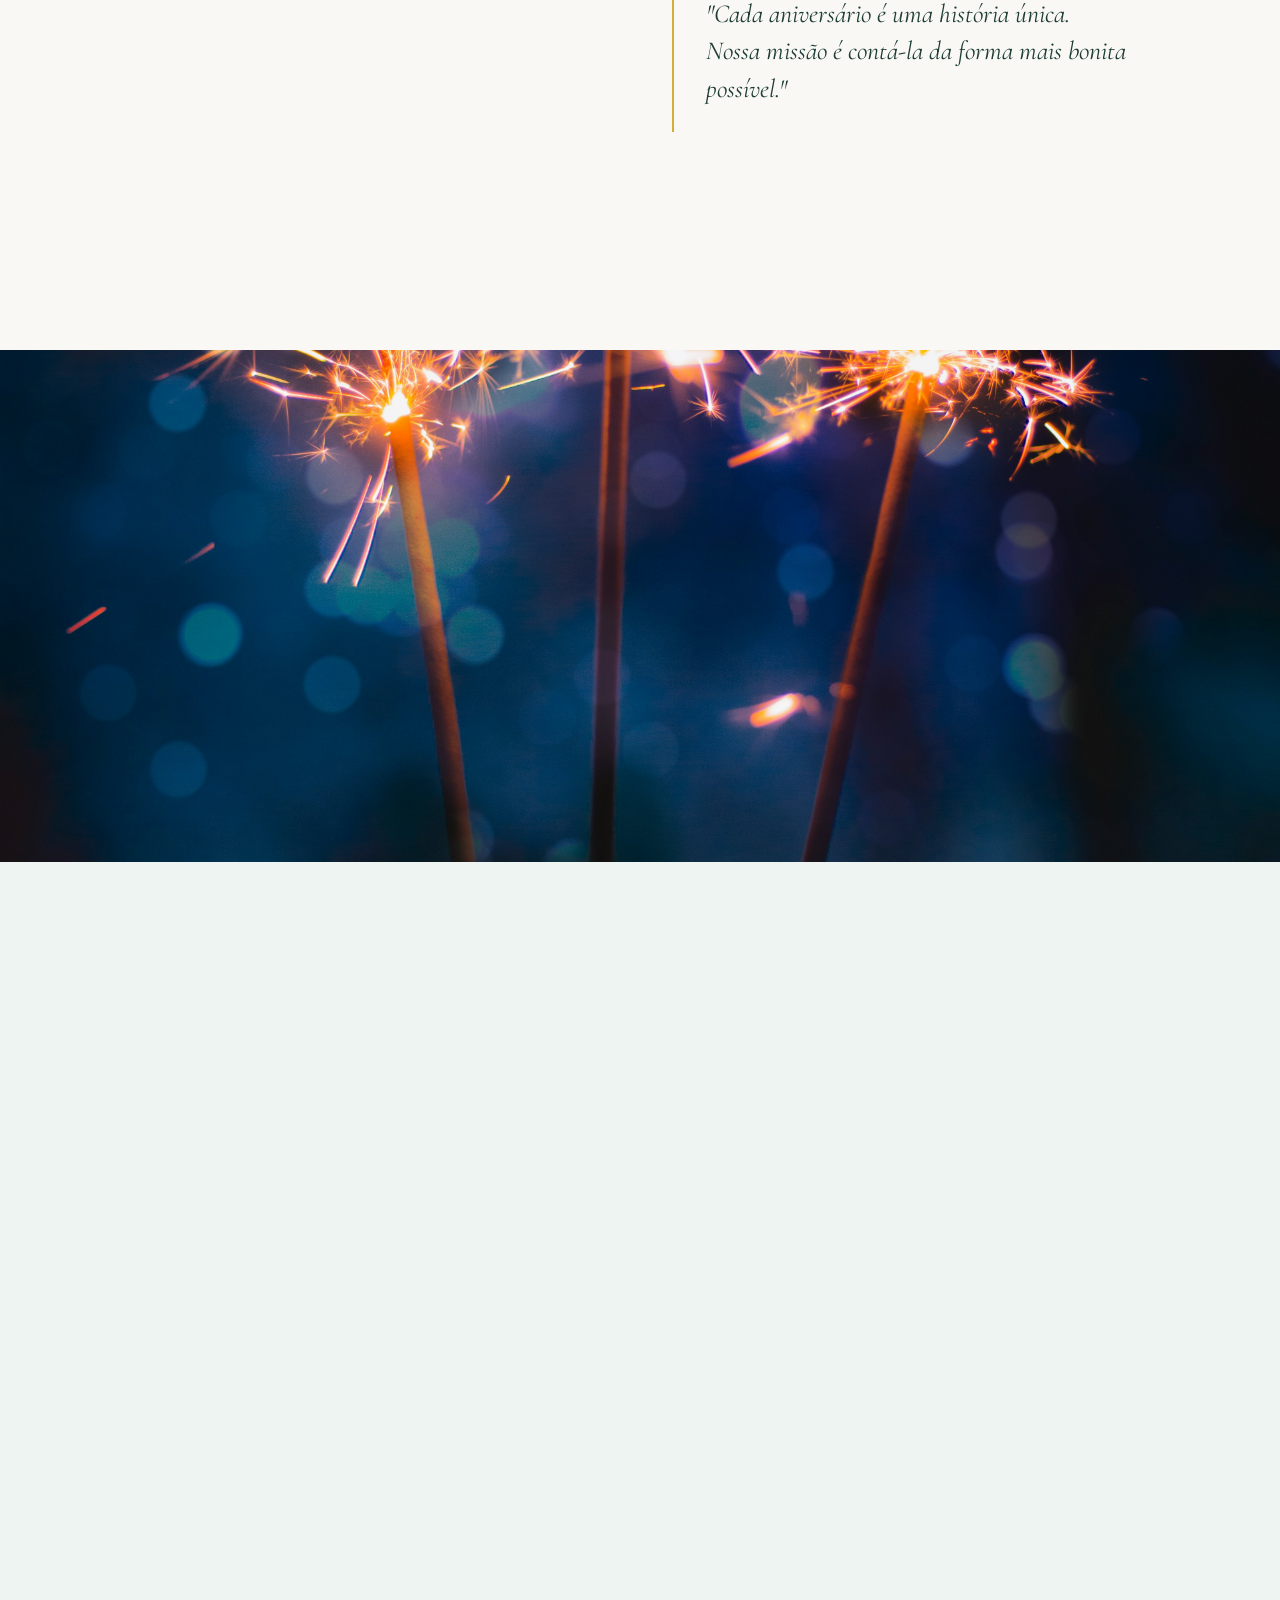
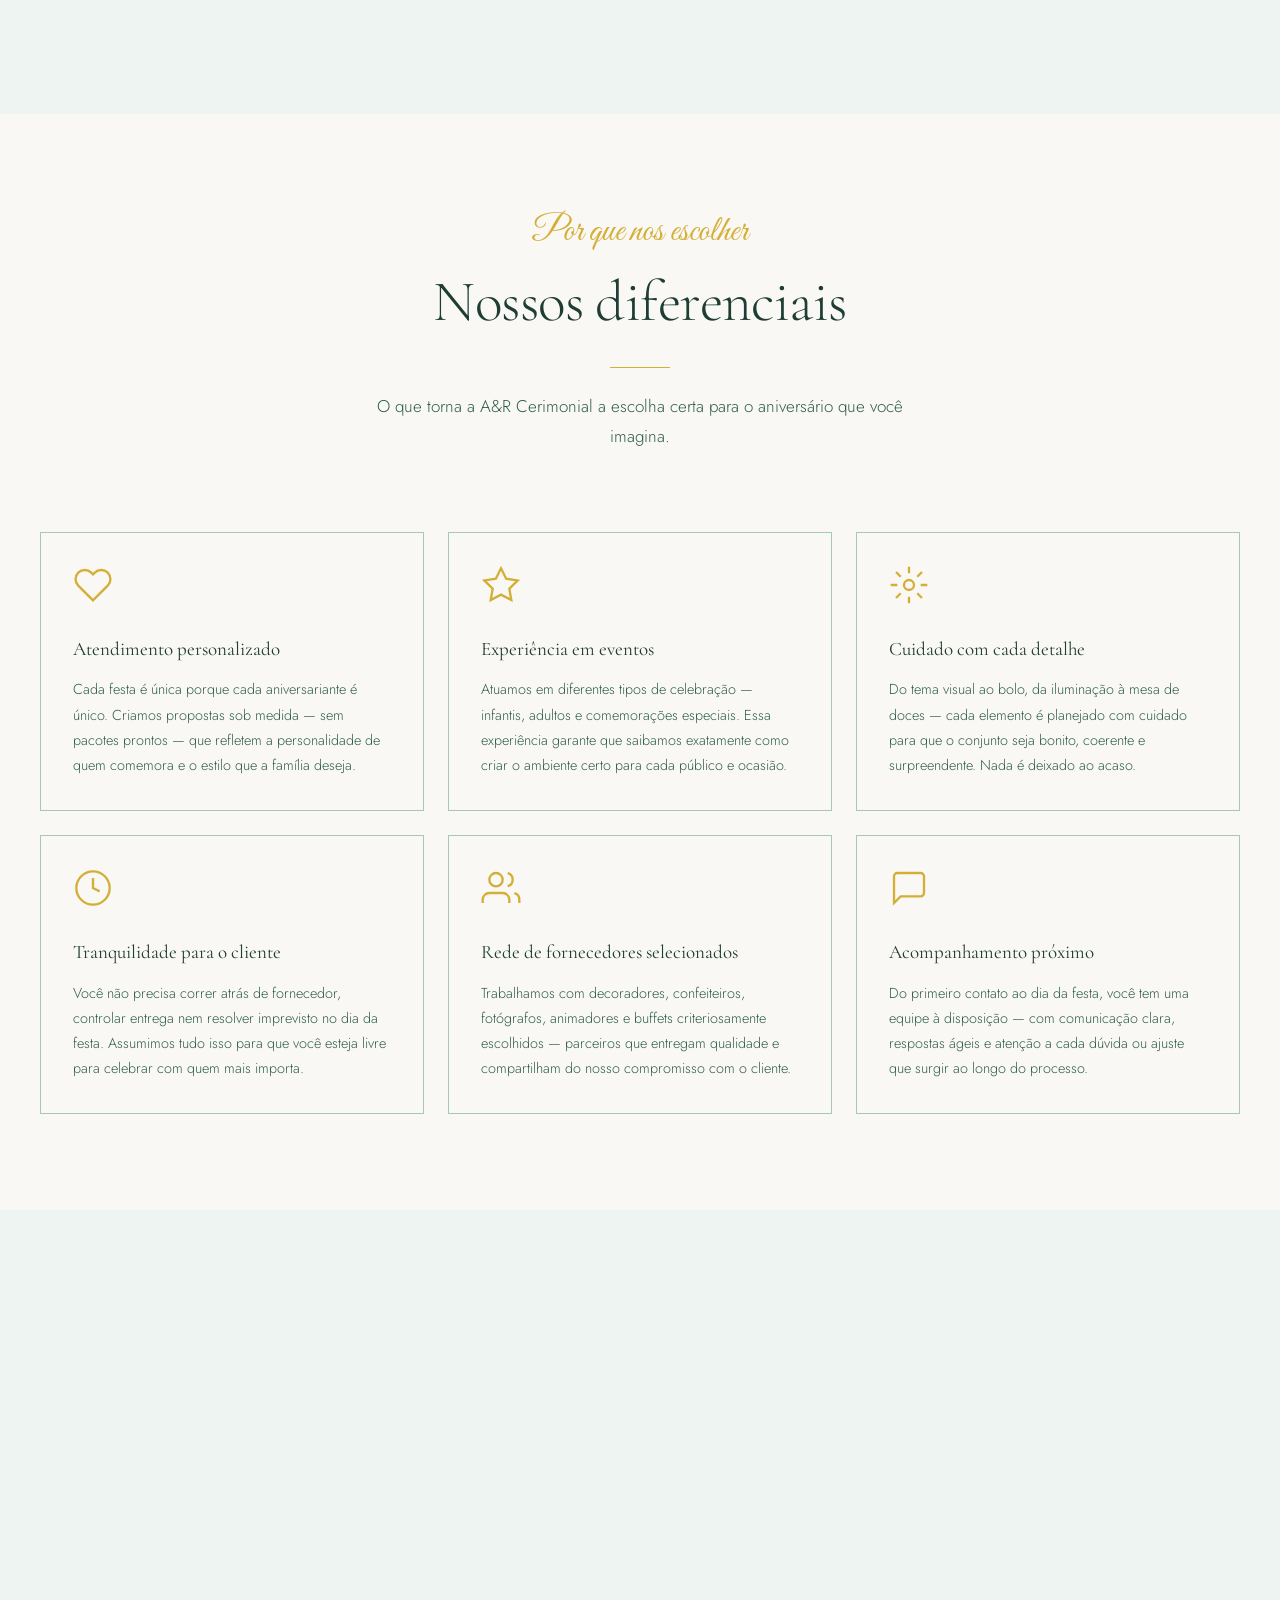
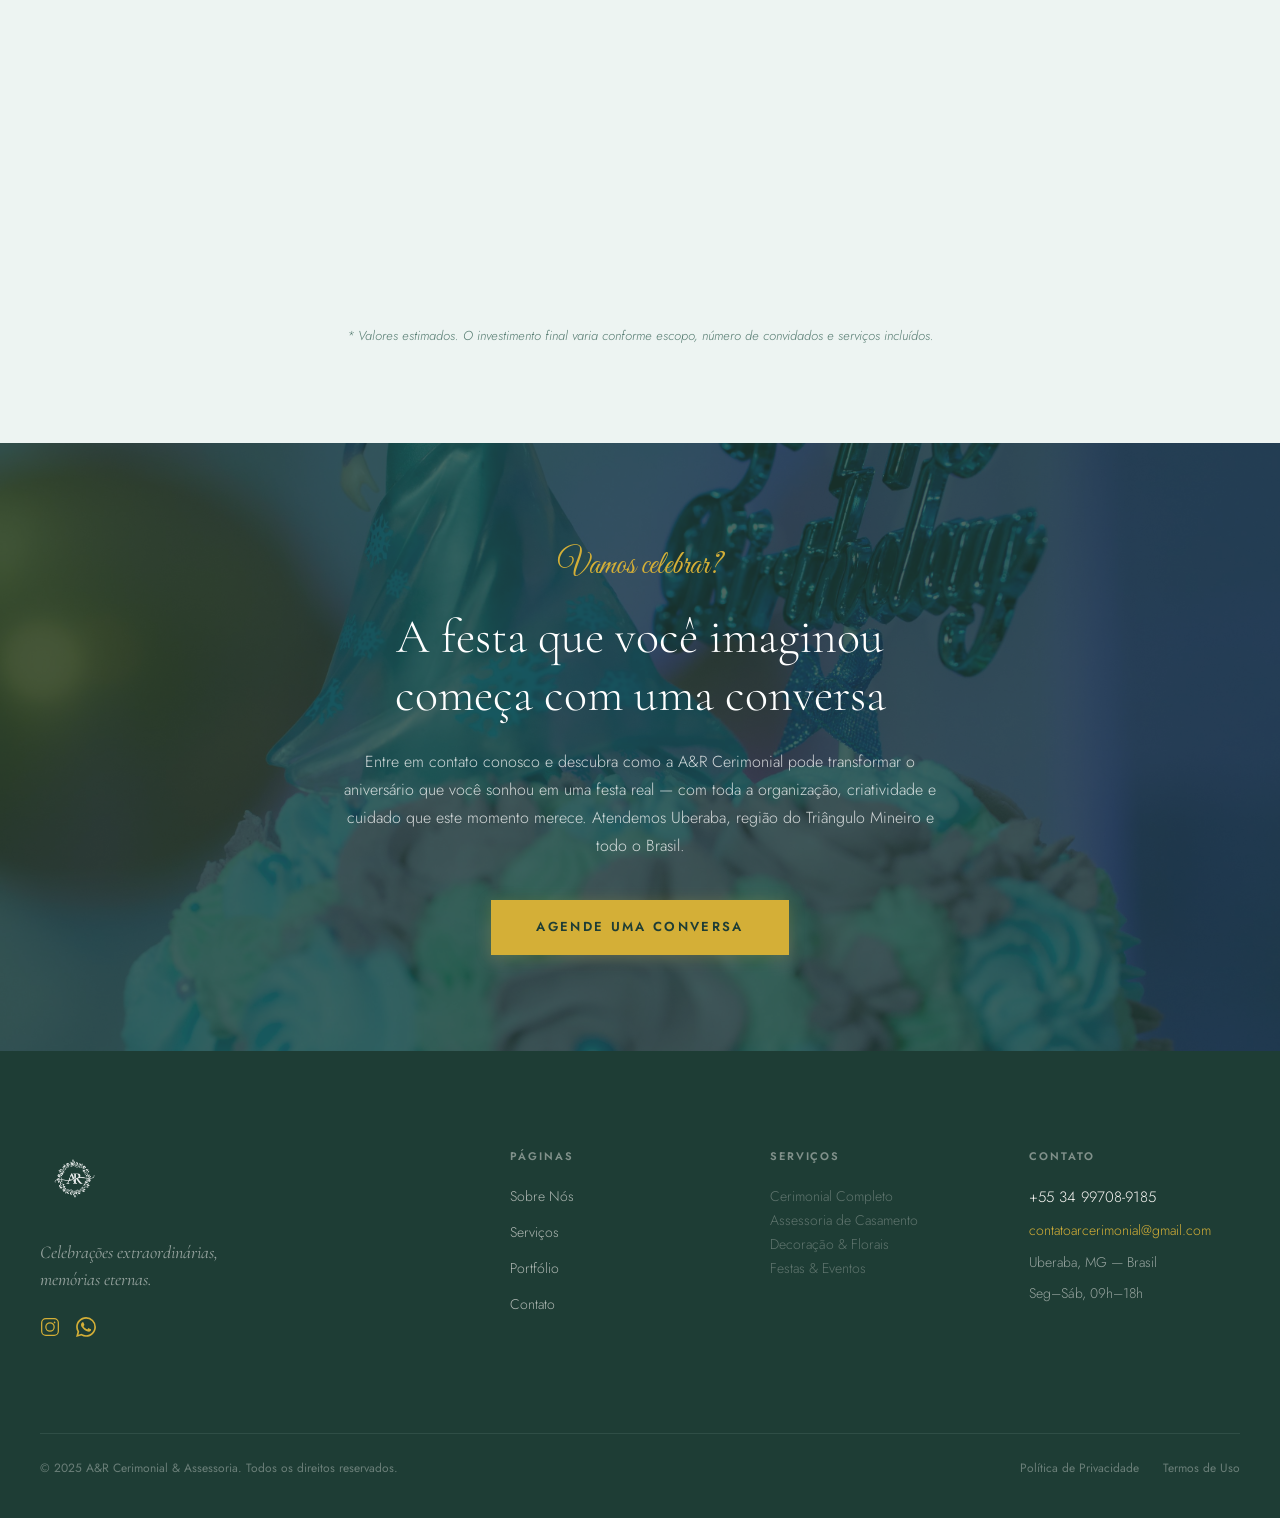
==== commit eeb92f03: "Planos" ====
--- a/site/aniversarios.html
+++ b/site/aniversarios.html
@@ -744,6 +744,47 @@
             </article>
 
           </div>
+        </div>
+      </section>
+
+      <!-- ── Planos e Investimento ── -->
+      <section class="svc-plans" aria-labelledby="anv-plans-title">
+        <div class="container">
+          <div class="section-intro reveal">
+            <span class="script-label">Transparência e clareza</span>
+            <h2 class="display-lg" id="anv-plans-title">Planos e Investimento</h2>
+            <div class="gold-divider gold-divider--center" aria-hidden="true"></div>
+            <p class="section-intro__subtitle">
+              Valores de referência para você planejar com tranquilidade. Entre em contato para um orçamento personalizado.
+            </p>
+          </div>
+
+          <div class="svc-plans__grid">
+
+            <article class="svc-plan reveal">
+              <span class="svc-plan__name">Pequeno</span>
+              <div class="svc-plan__price">R$ 1.750 – R$ 3.000</div>
+              <div class="svc-plan__divider" aria-hidden="true"></div>
+              <p class="svc-plan__desc">Coordenação no dia, recepção e suporte operacional essencial.</p>
+            </article>
+
+            <article class="svc-plan svc-plan--featured reveal">
+              <span class="svc-plan__name">Médio</span>
+              <div class="svc-plan__price">R$ 3.000 – R$ 6.000</div>
+              <div class="svc-plan__divider" aria-hidden="true"></div>
+              <p class="svc-plan__desc">Planejamento, fornecedores selecionados e coordenação completa da festa.</p>
+            </article>
+
+            <article class="svc-plan reveal">
+              <span class="svc-plan__name">Alto Padrão</span>
+              <div class="svc-plan__price">R$ 6.000 – R$ 12.500</div>
+              <div class="svc-plan__divider" aria-hidden="true"></div>
+              <p class="svc-plan__desc">Assessoria completa com produção, decoração temática e experiência personalizada.</p>
+            </article>
+
+          </div>
+
+          <p class="svc-plans__note">* Valores estimados. O investimento final varia conforme escopo, número de convidados e serviços incluídos.</p>
         </div>
       </section>
 
--- a/site/style.css
+++ b/site/style.css
@@ -468,6 +468,86 @@
   opacity: .82;
 }
 
+/* ── Planos e Investimento — compartilhado entre páginas de serviço ── */
+.svc-plans {
+  background: var(--color-surface-muted);
+  padding: var(--sp-24) 0;
+}
+.svc-plans__grid {
+  display: grid;
+  grid-template-columns: 1fr;
+  gap: var(--sp-6);
+  margin-top: var(--sp-14);
+}
+@media (min-width: 768px) {
+  .svc-plans__grid { grid-template-columns: repeat(3, 1fr); }
+}
+.svc-plans__grid--four {
+  grid-template-columns: 1fr;
+}
+@media (min-width: 600px) {
+  .svc-plans__grid--four { grid-template-columns: repeat(2, 1fr); }
+}
+.svc-plan {
+  background: var(--color-surface-base);
+  border: var(--border-accent);
+  padding: var(--sp-10) var(--sp-8);
+  text-align: center;
+  transition: box-shadow 250ms;
+  display: flex;
+  flex-direction: column;
+  align-items: center;
+}
+.svc-plan:hover { box-shadow: 0 8px 32px rgba(30,61,53,.08); }
+.svc-plan--featured {
+  background: var(--color-brand-primary);
+  border-color: var(--color-brand-primary);
+}
+.svc-plan__name {
+  font-family: var(--font-sans);
+  font-size: .75rem;
+  font-weight: 600;
+  letter-spacing: .14em;
+  text-transform: uppercase;
+  color: var(--color-text-secondary);
+  margin-bottom: var(--sp-5);
+}
+.svc-plan--featured .svc-plan__name { color: var(--color-brand-secondary); }
+.svc-plan__price {
+  font-family: var(--font-serif);
+  font-size: clamp(1.375rem, 2.5vw, 1.875rem);
+  font-weight: 300;
+  color: var(--color-text-primary);
+  line-height: 1.2;
+  margin-bottom: var(--sp-4);
+}
+.svc-plan--featured .svc-plan__price { color: #fff; }
+.svc-plan__divider {
+  width: 32px;
+  height: 1px;
+  background: var(--color-brand-secondary);
+  margin: var(--sp-4) auto;
+  flex-shrink: 0;
+}
+.svc-plan__desc {
+  font-family: var(--font-sans);
+  font-size: .875rem;
+  font-weight: 300;
+  line-height: 1.75;
+  color: var(--color-text-secondary);
+}
+.svc-plan--featured .svc-plan__desc { color: rgba(255,255,255,.78); }
+.svc-plans__note {
+  font-family: var(--font-sans);
+  font-size: .8125rem;
+  font-weight: 300;
+  font-style: italic;
+  color: var(--color-text-secondary);
+  text-align: center;
+  margin-top: var(--sp-10);
+  opacity: .8;
+}
+
 /* ═══════════════════════════════════════════════════════════════
    8. HERO — Seção 1
    Primeira impressão. 100vh com foto, overlay escuro e texto.
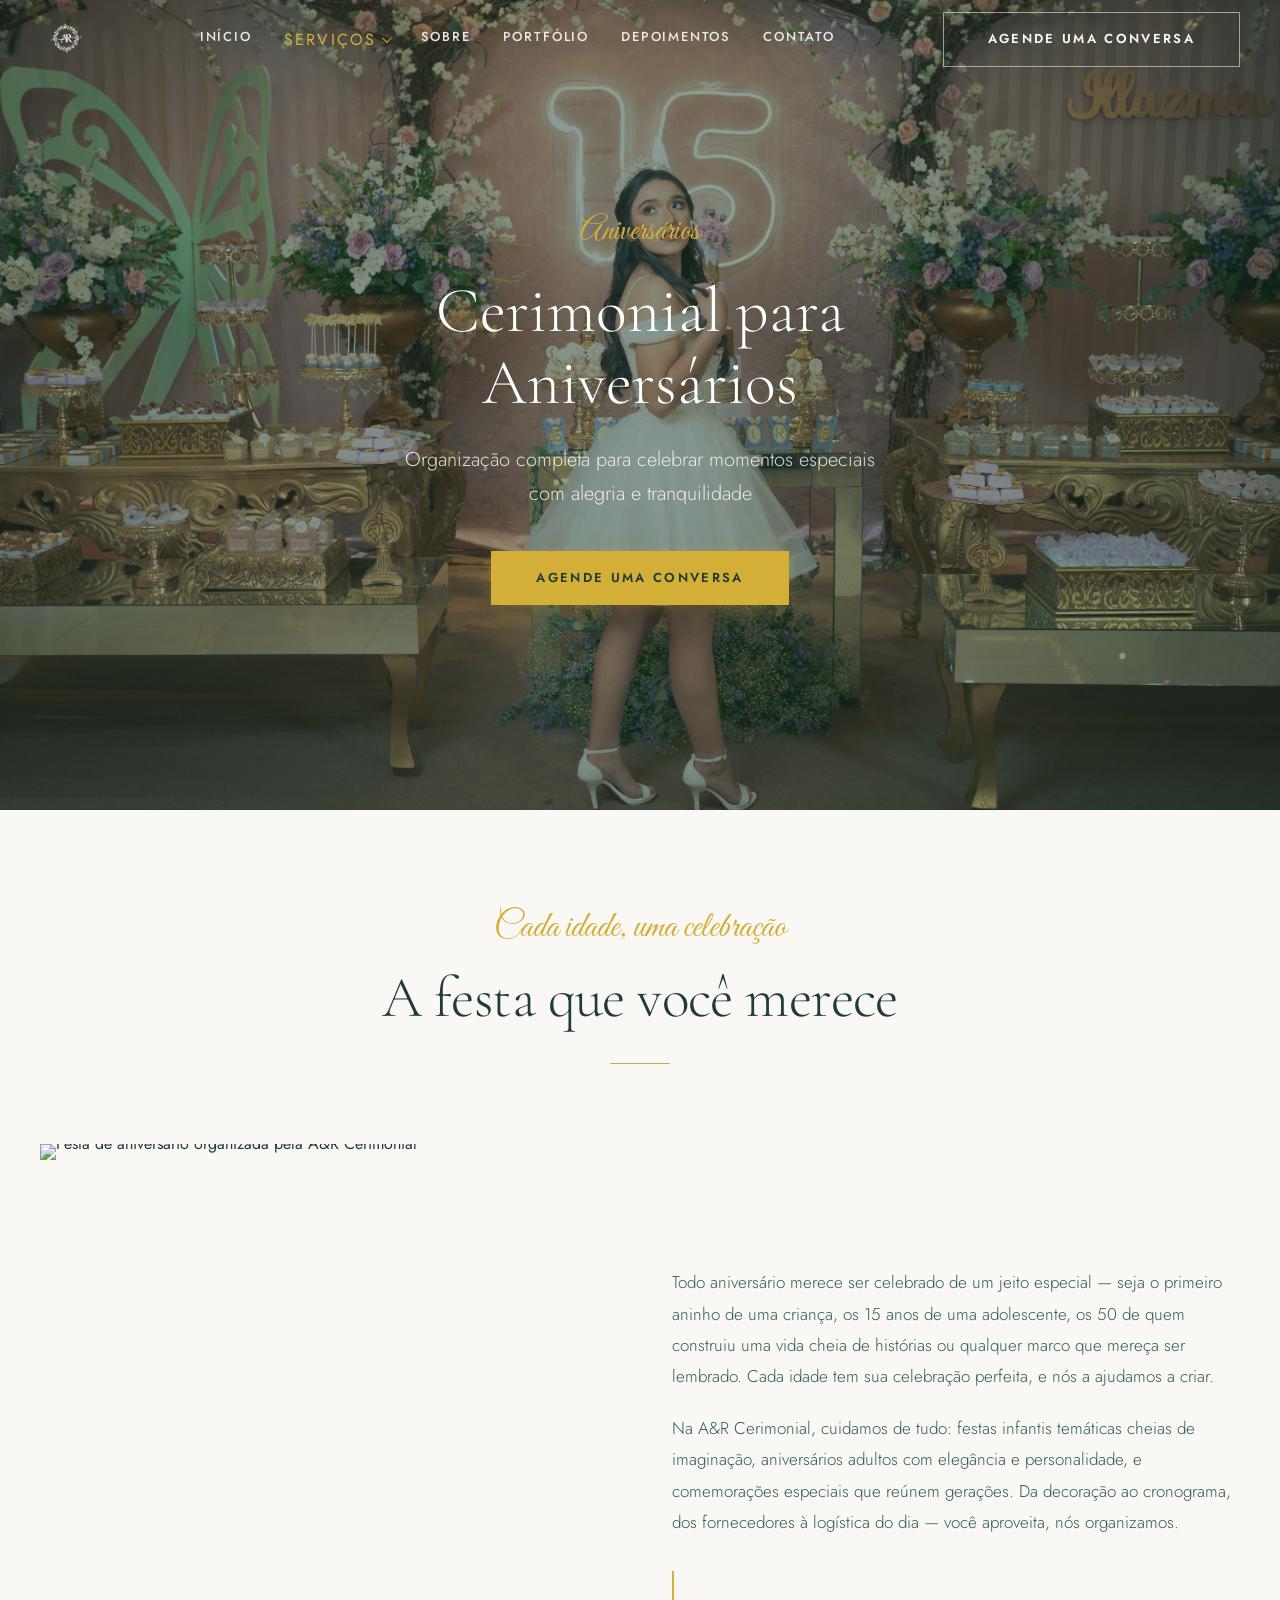
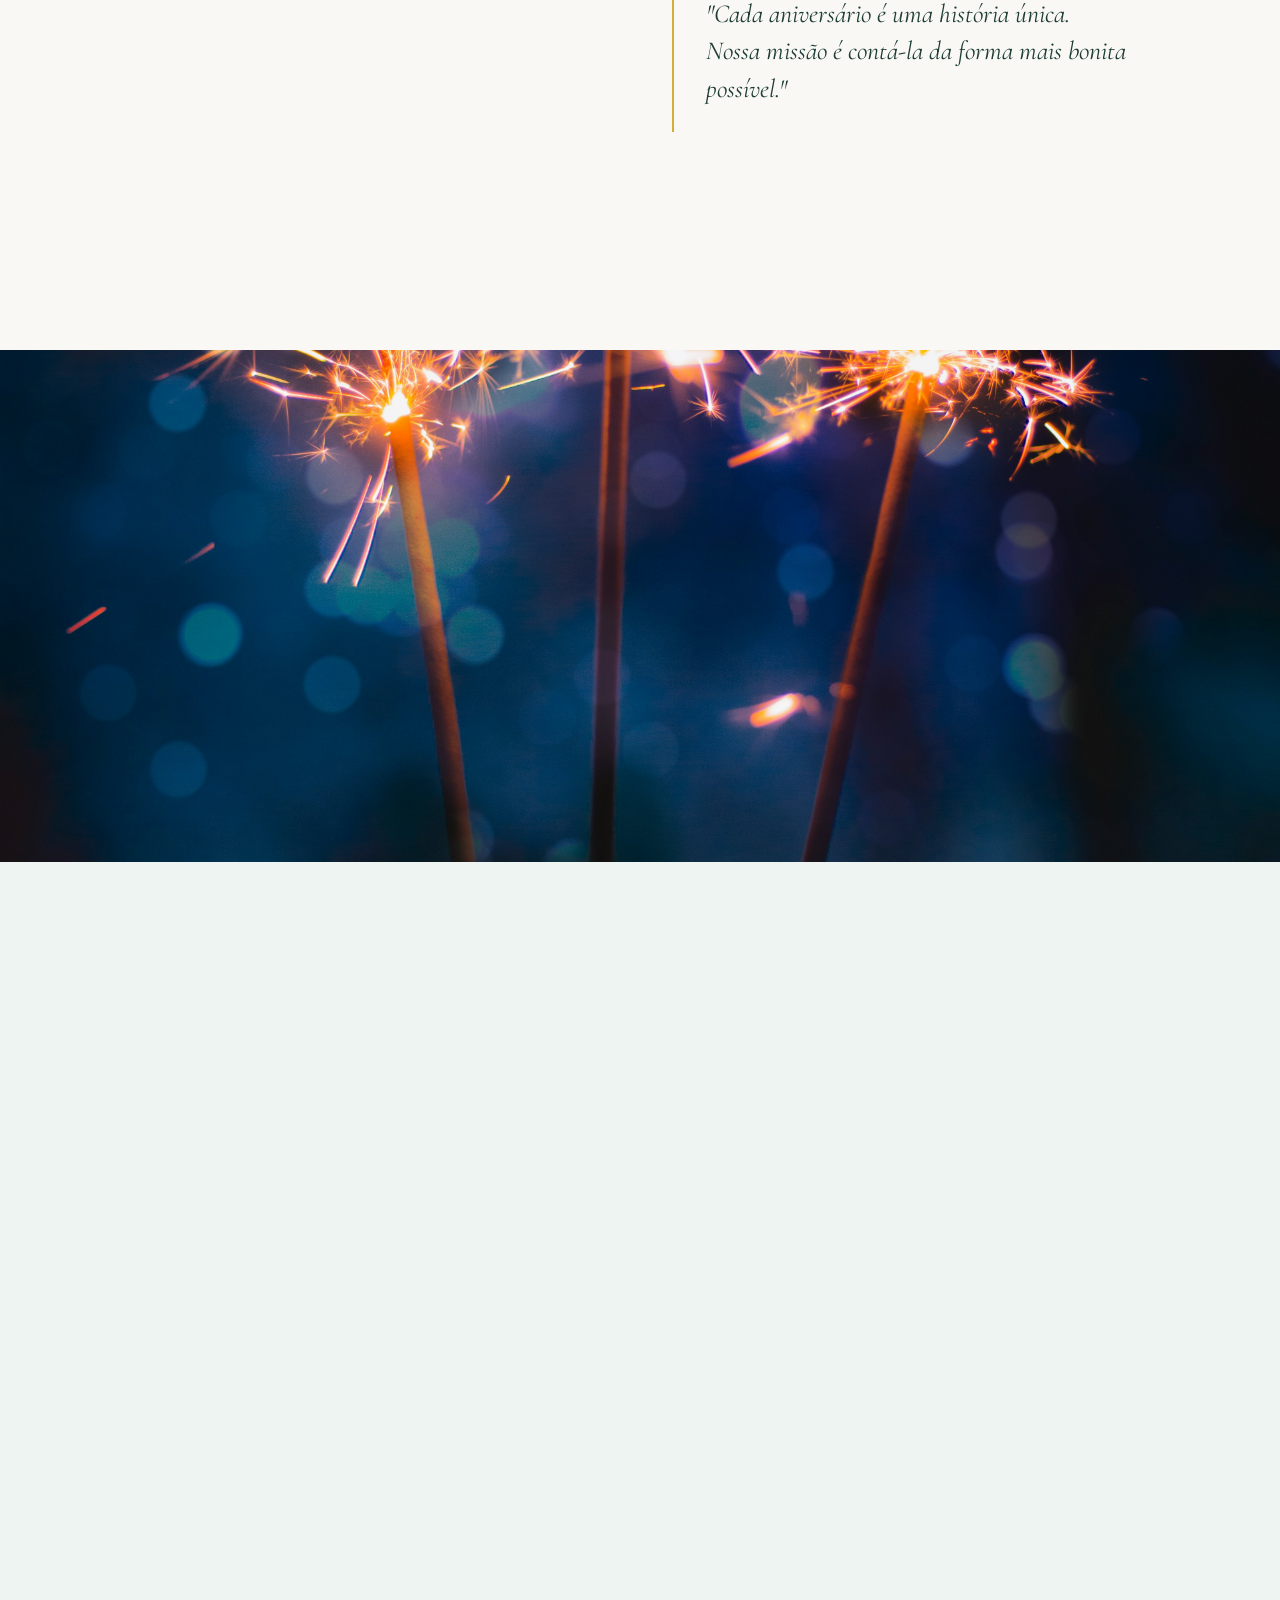
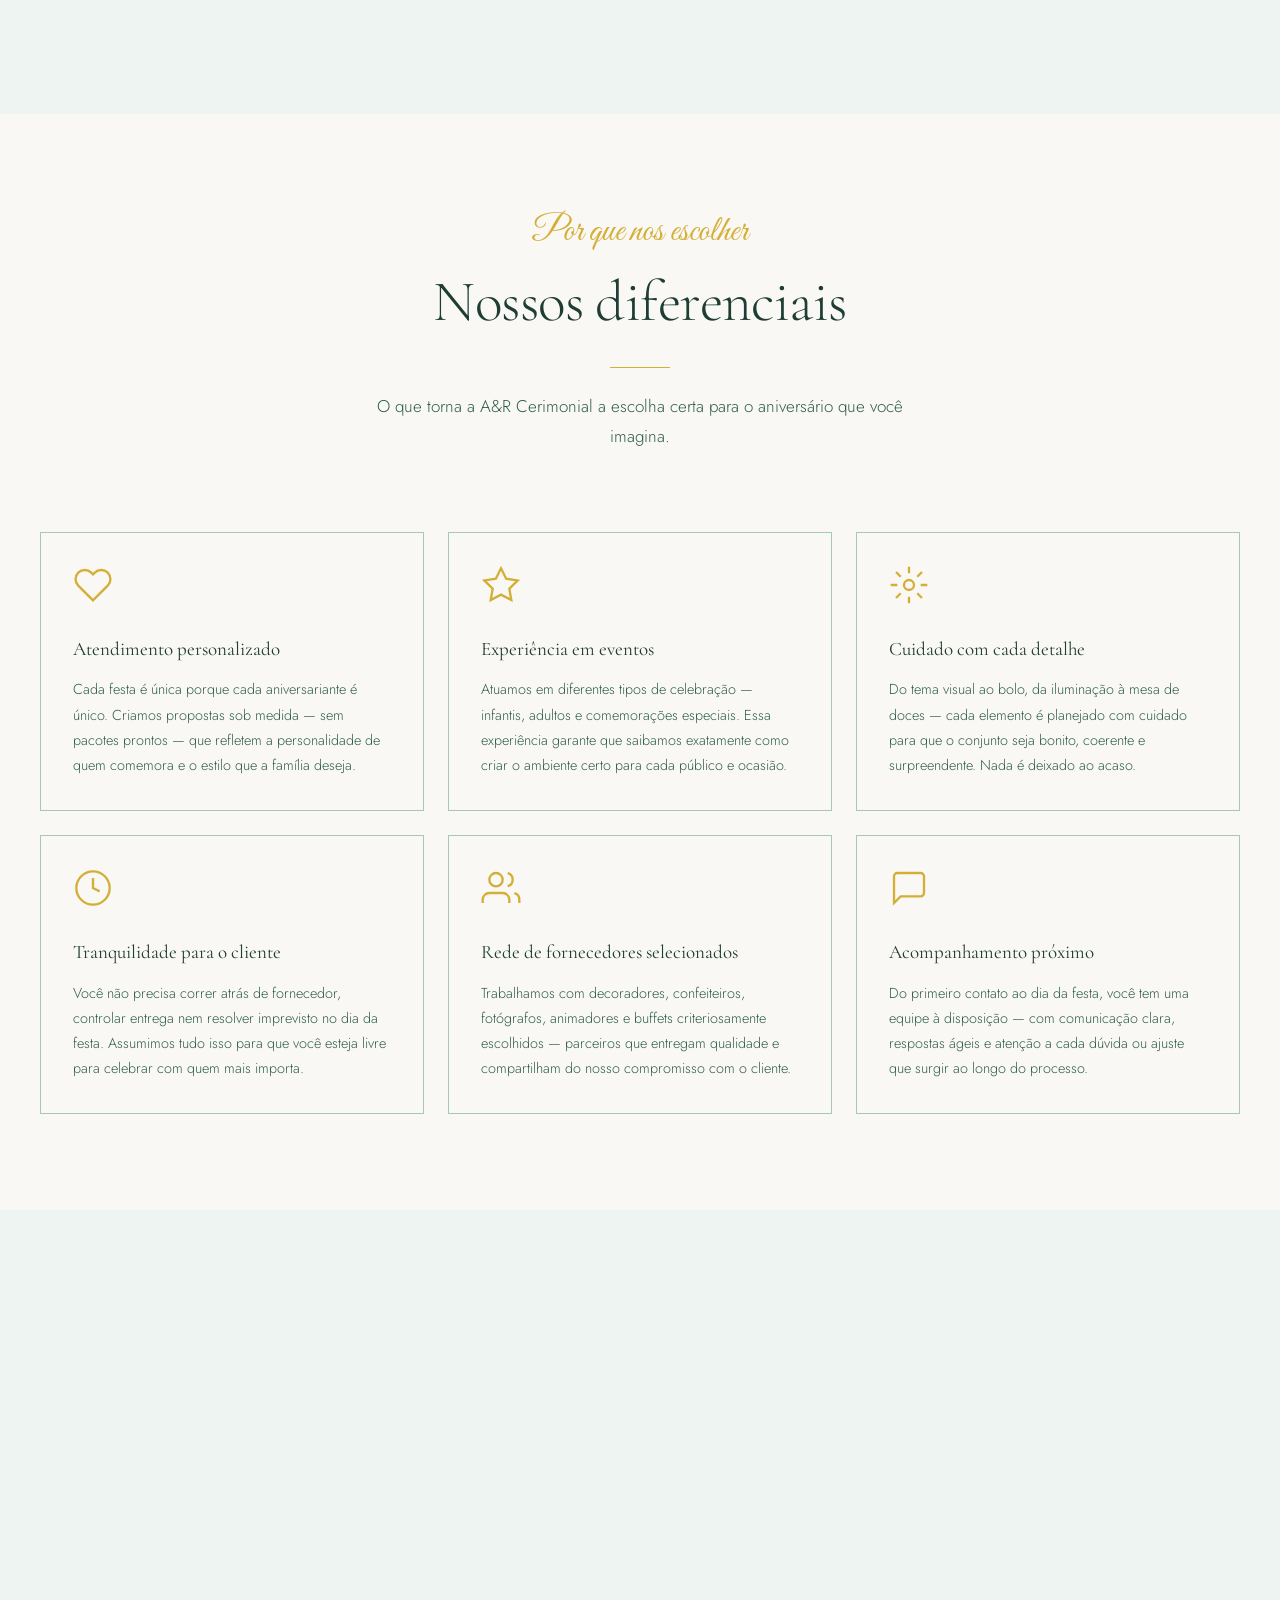
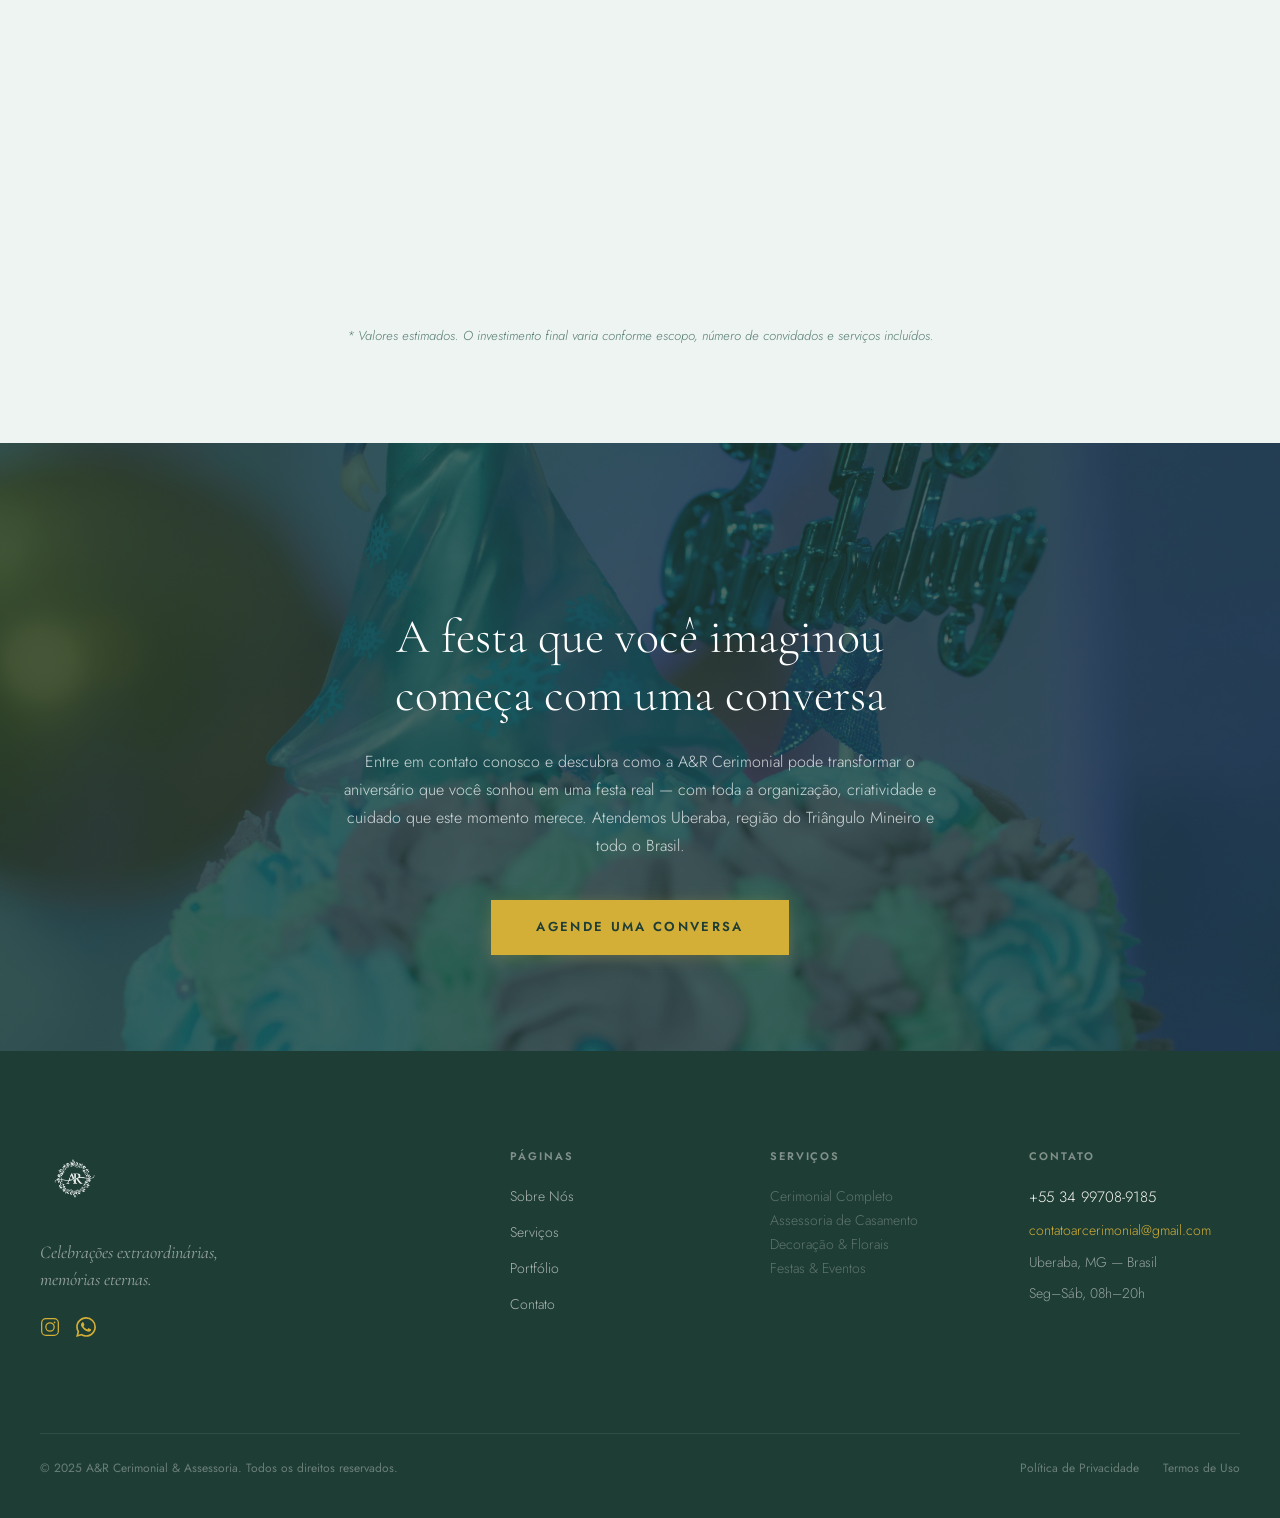
==== commit e1da7f2a: "novos horários" ====
--- a/site/aniversarios.html
+++ b/site/aniversarios.html
@@ -898,7 +898,7 @@
               class="footer__contact-item footer__contact-item--email"
             >contatoarcerimonial@gmail.com</a>
             <span class="footer__contact-item">Uberaba, MG — Brasil</span>
-            <span class="footer__contact-item">Seg–Sáb, 09h–18h</span>
+            <span class="footer__contact-item">Seg–Sáb, 08h–20h</span>
           </div>
 
         </div>
